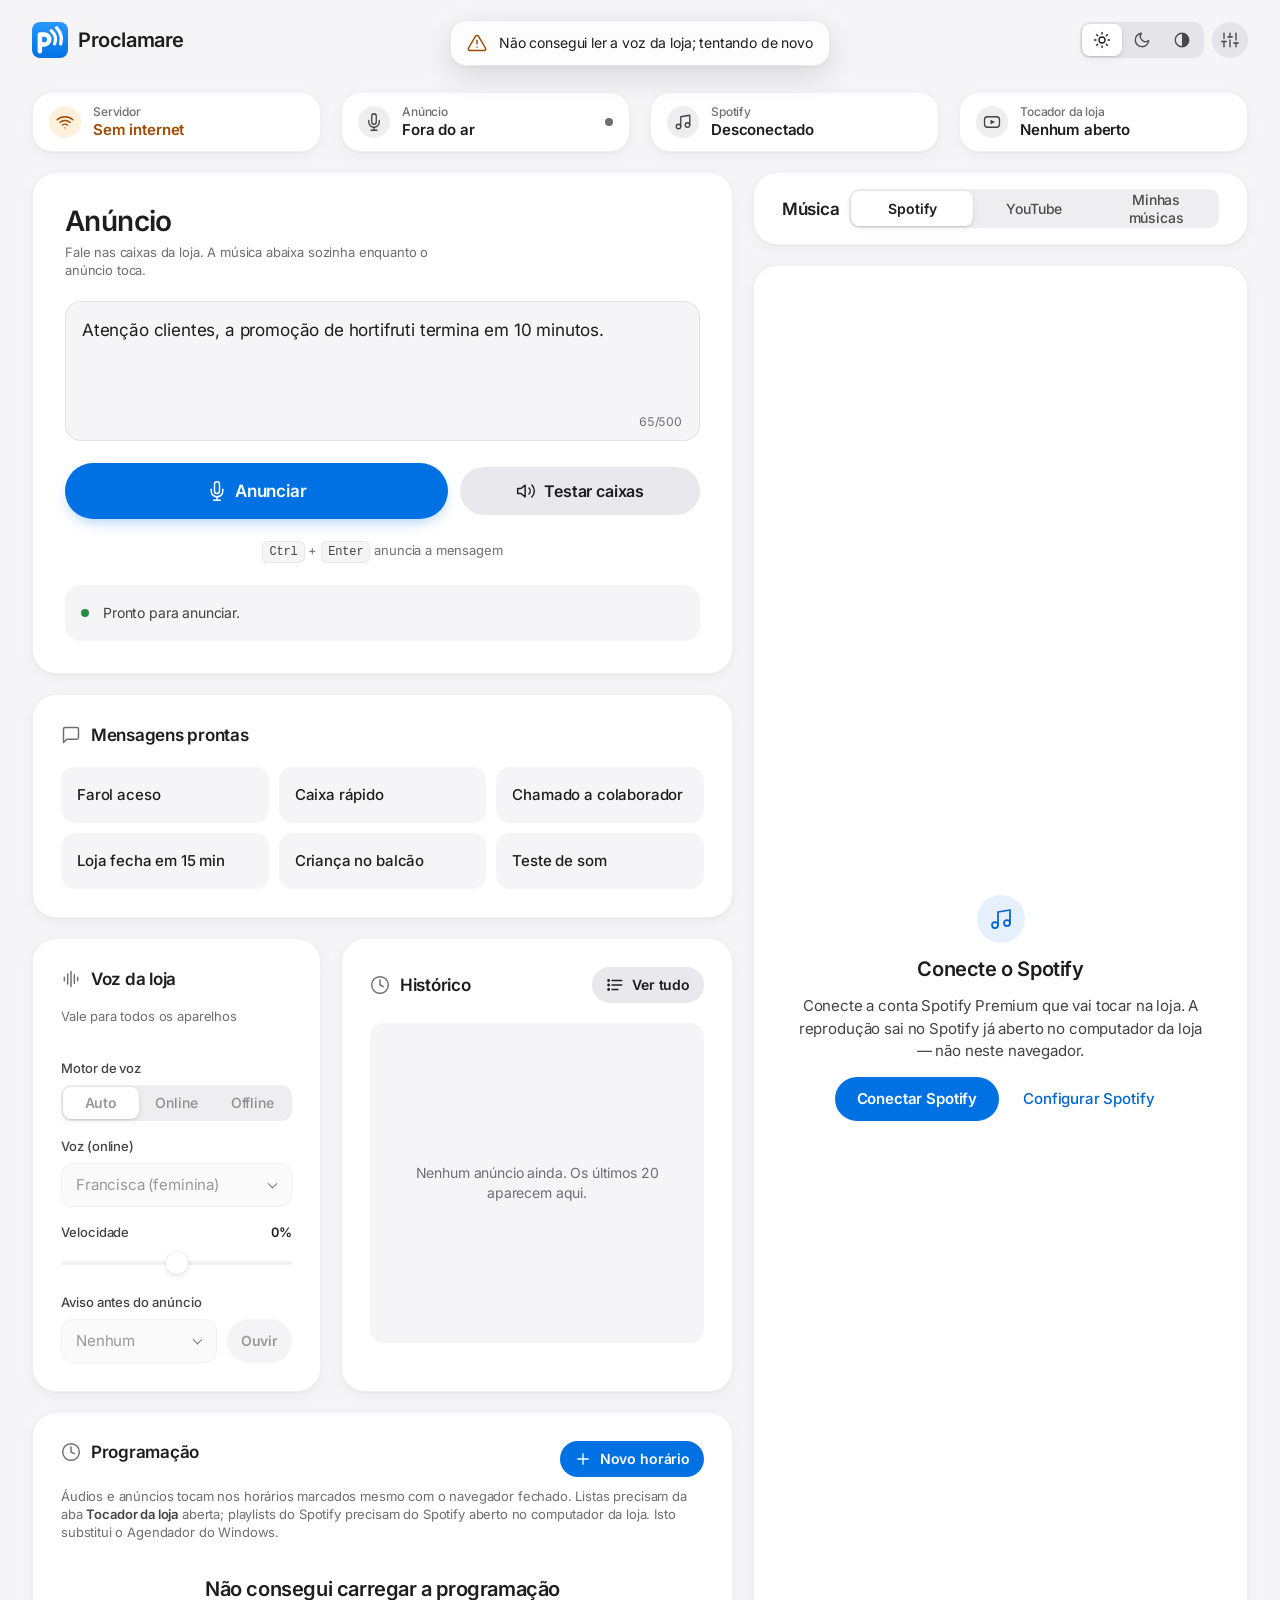
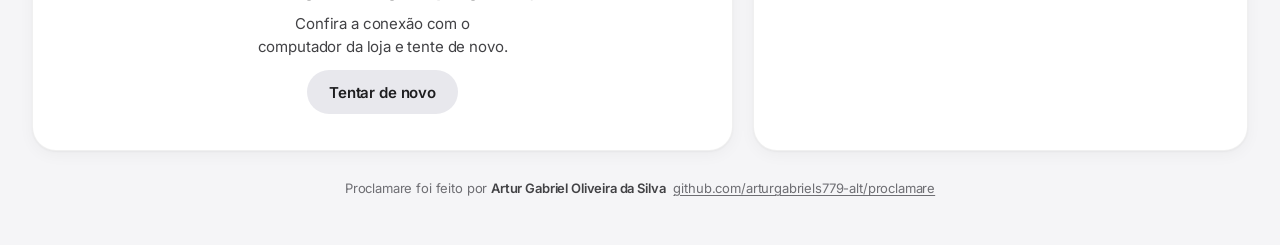
==== static/index.html @ dd6f0775 "Painel e Guia: aviso comeca em 30% e voz em 50% (v2.8.6 item 13) Co-Authored-By: Claude Opus 5.5 <no" ====
<!doctype html>
<html lang="pt-BR" data-theme="light" data-theme-pref="claro" data-gate="boot">
<head>
<meta charset="utf-8">
<meta name="viewport" content="width=device-width, initial-scale=1, viewport-fit=cover">
<meta name="color-scheme" content="light dark">
<meta name="theme-color" content="#f5f5f7">
<title>Proclamare</title>
<meta name="description" content="Proclamare: anúncios por voz e música de fundo para a sua loja.">
<meta name="application-name" content="Proclamare">
<meta name="apple-mobile-web-app-title" content="Proclamare">
<!-- Tema: síncrono e ANTES do CSS, para não piscar o tema errado (a CSP proíbe script inline) -->
<script src="/static/theme.js"></script>
<link rel="icon" type="image/svg+xml" href="/static/favicon.svg">
<link rel="apple-touch-icon" href="/static/apple-touch-icon.png">
<link rel="preload" href="/static/fonts/inter-latin-wght-normal.woff2" as="font" type="font/woff2" crossorigin>
<link rel="stylesheet" href="/static/styles.css">
</head>
<body>

<a class="skip-link" href="#main">Ir para o conteúdo</a>

<!-- Sprite de ícones (SVG inline, sem requisições externas) -->
<svg class="sprite" aria-hidden="true" focusable="false">
  <defs>
    <symbol id="i-volume" viewBox="0 0 24 24"><polygon points="11 5 6 9 2 9 2 15 6 15 11 19 11 5"/><path d="M19.07 4.93a10 10 0 0 1 0 14.14M15.54 8.46a5 5 0 0 1 0 7.07"/></symbol>
    <symbol id="i-mic" viewBox="0 0 24 24"><path d="M12 1a3 3 0 0 0-3 3v8a3 3 0 0 0 6 0V4a3 3 0 0 0-3-3z"/><path d="M19 10v2a7 7 0 0 1-14 0v-2"/><line x1="12" y1="19" x2="12" y2="23"/><line x1="8" y1="23" x2="16" y2="23"/></symbol>
    <symbol id="i-music" viewBox="0 0 24 24"><path d="M9 18V5l12-2v13"/><circle cx="6" cy="18" r="3"/><circle cx="18" cy="16" r="3"/></symbol>
    <symbol id="i-play" viewBox="0 0 24 24"><polygon points="7 4 20 12 7 20 7 4" fill="currentColor" stroke="none"/></symbol>
    <symbol id="i-pause" viewBox="0 0 24 24"><rect x="6" y="4" width="4.5" height="16" rx="1.2" fill="currentColor" stroke="none"/><rect x="13.5" y="4" width="4.5" height="16" rx="1.2" fill="currentColor" stroke="none"/></symbol>
    <symbol id="i-prev" viewBox="0 0 24 24"><polygon points="19 20 9 12 19 4 19 20" fill="currentColor" stroke="none"/><rect x="5" y="4" width="3" height="16" rx="1.2" fill="currentColor" stroke="none"/></symbol>
    <symbol id="i-next" viewBox="0 0 24 24"><polygon points="5 4 15 12 5 20 5 4" fill="currentColor" stroke="none"/><rect x="16" y="4" width="3" height="16" rx="1.2" fill="currentColor" stroke="none"/></symbol>
    <symbol id="i-refresh" viewBox="0 0 24 24"><polyline points="23 4 23 10 17 10"/><polyline points="1 20 1 14 7 14"/><path d="M3.51 9a9 9 0 0 1 14.85-3.36L23 10M1 14l4.64 4.36A9 9 0 0 0 20.49 15"/></symbol>
    <symbol id="i-search" viewBox="0 0 24 24"><circle cx="11" cy="11" r="7"/><line x1="21" y1="21" x2="16.65" y2="16.65"/></symbol>
    <symbol id="i-sliders" viewBox="0 0 24 24"><line x1="4" y1="21" x2="4" y2="14"/><line x1="4" y1="10" x2="4" y2="3"/><line x1="12" y1="21" x2="12" y2="12"/><line x1="12" y1="8" x2="12" y2="3"/><line x1="20" y1="21" x2="20" y2="16"/><line x1="20" y1="12" x2="20" y2="3"/><line x1="1" y1="14" x2="7" y2="14"/><line x1="9" y1="8" x2="15" y2="8"/><line x1="17" y1="16" x2="23" y2="16"/></symbol>
    <symbol id="i-check" viewBox="0 0 24 24"><polyline points="20 6 9 17 4 12"/></symbol>
    <symbol id="i-alert" viewBox="0 0 24 24"><path d="M10.29 3.86L1.82 18a2 2 0 0 0 1.71 3h16.94a2 2 0 0 0 1.71-3L13.71 3.86a2 2 0 0 0-3.42 0z"/><line x1="12" y1="9" x2="12" y2="13"/><line x1="12" y1="17" x2="12.01" y2="17"/></symbol>
    <symbol id="i-info" viewBox="0 0 24 24"><circle cx="12" cy="12" r="10"/><line x1="12" y1="16" x2="12" y2="12"/><line x1="12" y1="8" x2="12.01" y2="8"/></symbol>
    <symbol id="i-clock" viewBox="0 0 24 24"><circle cx="12" cy="12" r="10"/><polyline points="12 6 12 12 16 14"/></symbol>
    <symbol id="i-reuse" viewBox="0 0 24 24"><polyline points="1 4 1 10 7 10"/><path d="M3.51 15a9 9 0 1 0 2.13-9.36L1 10"/></symbol>
    <symbol id="i-copy" viewBox="0 0 24 24"><rect x="9" y="9" width="13" height="13" rx="2"/><path d="M5 15H4a2 2 0 0 1-2-2V4a2 2 0 0 1 2-2h9a2 2 0 0 1 2 2v1"/></symbol>
    <symbol id="i-video" viewBox="0 0 24 24"><rect x="2" y="5" width="20" height="14" rx="4"/><polygon points="10 9 16 12 10 15 10 9" fill="currentColor" stroke="none"/></symbol>
    <symbol id="i-wifi" viewBox="0 0 24 24"><path d="M5 12.55a11 11 0 0 1 14.08 0"/><path d="M1.42 9a16 16 0 0 1 21.16 0"/><path d="M8.53 16.11a6 6 0 0 1 6.95 0"/><line x1="12" y1="20" x2="12.01" y2="20"/></symbol>
    <symbol id="i-speaker" viewBox="0 0 24 24"><path d="M3 10v4a1 1 0 0 0 1 1h3l6 4.5v-15L7 9H4a1 1 0 0 0-1 1z" fill="currentColor" stroke="none"/><path d="M17 8.5a5 5 0 0 1 0 7M19.5 5.5a9 9 0 0 1 0 13"/></symbol>
    <symbol id="i-sun" viewBox="0 0 24 24"><circle cx="12" cy="12" r="4"/><path d="M12 2v2M12 20v2M4.93 4.93l1.41 1.41M17.66 17.66l1.41 1.41M2 12h2M20 12h2M6.34 17.66l-1.41 1.41M19.07 4.93l-1.41 1.41"/></symbol>
    <symbol id="i-moon" viewBox="0 0 24 24"><path d="M21 12.79A9 9 0 1 1 11.21 3 7 7 0 0 0 21 12.79z"/></symbol>
    <symbol id="i-auto" viewBox="0 0 24 24"><circle cx="12" cy="12" r="9"/><path d="M12 3a9 9 0 0 1 0 18z" fill="currentColor" stroke="none"/></symbol>
    <symbol id="i-chat" viewBox="0 0 24 24"><path d="M21 15a2 2 0 0 1-2 2H7l-4 4V5a2 2 0 0 1 2-2h14a2 2 0 0 1 2 2z"/></symbol>
    <symbol id="i-wave" viewBox="0 0 24 24"><path d="M4 10v4M8 6v12M12 3v18M16 7v10M20 10v4"/></symbol>
    <symbol id="i-lock" viewBox="0 0 24 24"><rect x="4" y="11" width="16" height="10" rx="3"/><path d="M8 11V8a4 4 0 0 1 8 0v3"/></symbol>
    <symbol id="i-plus" viewBox="0 0 24 24"><path d="M12 5v14M5 12h14"/></symbol>
    <symbol id="i-list" viewBox="0 0 24 24"><path d="M8 6h13M8 12h13M8 18h8"/><circle cx="3.5" cy="6" r="1" fill="currentColor"/><circle cx="3.5" cy="12" r="1" fill="currentColor"/><circle cx="3.5" cy="18" r="1" fill="currentColor"/></symbol>
    <symbol id="i-up" viewBox="0 0 24 24"><polyline points="6 15 12 9 18 15"/></symbol>
    <symbol id="i-down" viewBox="0 0 24 24"><polyline points="6 9 12 15 18 9"/></symbol>
    <symbol id="i-close" viewBox="0 0 24 24"><path d="M6 6l12 12M18 6L6 18"/></symbol>
    <symbol id="i-bluetooth" viewBox="0 0 24 24"><path d="M6.5 7.5l11 9-5.5 4.5v-18l5.5 4.5-11 9"/></symbol>
    <symbol id="i-monitor" viewBox="0 0 24 24"><rect x="3" y="4" width="18" height="12" rx="2.5"/><path d="M8 20h8M12 16v4"/></symbol>
    <symbol id="i-headphones" viewBox="0 0 24 24"><path d="M4 14v-2a8 8 0 0 1 16 0v2"/><rect x="3" y="14" width="4" height="6" rx="1.5"/><rect x="17" y="14" width="4" height="6" rx="1.5"/></symbol>
    <symbol id="i-plug" viewBox="0 0 24 24"><path d="M9 2v5M15 2v5M6 7h12v4a6 6 0 0 1-12 0V7zM12 17v5"/></symbol>
    <symbol id="i-folder" viewBox="0 0 24 24"><path d="M3 7a2 2 0 0 1 2-2h4l2 2.5h8a2 2 0 0 1 2 2V17a2 2 0 0 1-2 2H5a2 2 0 0 1-2-2V7z"/></symbol>
    <symbol id="i-upload" viewBox="0 0 24 24"><path d="M12 16V4M7 9l5-5 5 5M4 15v3a2 2 0 0 0 2 2h12a2 2 0 0 0 2-2v-3"/></symbol>
    <symbol id="i-trash" viewBox="0 0 24 24"><path d="M4 7h16M10 11v6M14 11v6M6 7l1 12a2 2 0 0 0 2 2h6a2 2 0 0 0 2-2l1-12M9 7V4h6v3"/></symbol>
    <symbol id="i-shuffle" viewBox="0 0 24 24"><path d="M16 3h5v5M4 20 21 3M21 16v5h-5M15 15l6 6M4 4l5 5"/></symbol>
    <symbol id="i-power" viewBox="0 0 24 24"><path d="M12 2.5v9"/><path d="M6.6 6.1a8 8 0 1 0 10.8 0"/></symbol>
    <symbol id="i-edit" viewBox="0 0 24 24"><path d="M4 20h4L19.5 8.5a2.1 2.1 0 0 0-3-3L5 17l-1 3z"/><path d="M14.5 7.5l3 3"/></symbol>
    <symbol id="i-bell" viewBox="0 0 24 24"><path d="M6 8a6 6 0 0 1 12 0c0 7 3 9 3 9H3s3-2 3-9"/><path d="M10.3 21a1.94 1.94 0 0 0 3.4 0"/></symbol>
    <symbol id="i-megaphone" viewBox="0 0 24 24"><path d="M3 11v2a1 1 0 0 0 1 1h2l8 4V6L6 10H4a1 1 0 0 0-1 1z"/><path d="M18 9a4 4 0 0 1 0 6"/><path d="M7 14l1 5h2.5l-1-4.5"/></symbol>
    <symbol id="i-list-plus" viewBox="0 0 24 24"><path d="M3 6h12M3 12h8M3 18h8"/><path d="M17 14.5v7M13.5 18h7"/></symbol>
    <symbol id="i-stop" viewBox="0 0 24 24"><rect x="6" y="6" width="12" height="12" rx="2.5" fill="currentColor" stroke="none"/></symbol>
    <symbol id="i-calendar" viewBox="0 0 24 24"><rect x="3" y="4" width="18" height="17" rx="3"/><path d="M3 10h18M8 2v4M16 2v4"/></symbol>
    <symbol id="i-key" viewBox="0 0 24 24"><circle cx="8" cy="15" r="4"/><path d="M10.85 12.15 19 4M15.5 7.5l2.5 2.5M17.5 5.5 20 8"/></symbol>
    <symbol id="i-logout" viewBox="0 0 24 24"><path d="M9 21H5a2 2 0 0 1-2-2V5a2 2 0 0 1 2-2h4"/><polyline points="16 17 21 12 16 7"/><line x1="21" y1="12" x2="9" y2="12"/></symbol>
    <symbol id="i-devices" viewBox="0 0 24 24"><rect x="2" y="4" width="14" height="10" rx="2"/><path d="M6 18h6M9 14v4"/><rect x="17" y="8" width="5" height="12" rx="1.5"/></symbol>
    <symbol id="i-user" viewBox="0 0 24 24"><circle cx="12" cy="8" r="4"/><path d="M4 21a8 8 0 0 1 16 0"/></symbol>
  </defs>
</svg>

<noscript><p class="noscript">Este painel precisa do JavaScript ativado para funcionar.</p></noscript>

<!-- ===================== PORTA DE ENTRADA (PIN / usuário e senha) =====================
     Modo PIN: aparece só em aparelhos remotos sem sessão. Modo contas (v2.8): aparece também no PC das caixas.
     O painel fica oculto (CSS: html[data-gate]); com a aba "Tocador da loja" tocando no PC das caixas a porta
     abre POR CIMA do painel (html[data-gate-sobre]), para o player do YouTube e o <audio> não pararem. -->
<div class="gate" id="gate" hidden>
  <div class="tile gate__tile">
    <div class="gate__brand">
      <img src="/static/favicon.svg" class="gate__logo" alt="" width="64" height="64">
      <h1 class="gate__name">Proclamare</h1>
    </div>

    <!-- v2.8: o Tocador da loja toca por trás desta tela e o navegador pediu um clique para a música voltar -->
    <p class="seg__note gate__autoplay" id="gate-autoplay" role="status" hidden>A música da loja está esperando um clique. Entre ou clique nesta tela para ela voltar.</p>

    <!-- Digite o PIN -->
    <section class="gate__view" id="gate-pin" aria-labelledby="gate-pin-lead" hidden>
      <p class="gate__lead" id="gate-pin-lead">Digite o PIN para controlar as caixas da loja</p>
      <p class="seg__note gate__tunnel" id="gate-tunnel" role="note" hidden>Este computador está pedindo PIN porque o Proclamare detectou um encaminhamento de rede (túnel) apontando para ele. Entre com o PIN normalmente. Para voltar a usar sem PIN, feche o encaminhamento ou inicie o Proclamare com PROCLAMARE_CONFIAR_LOOPBACK=1.</p>
      <form class="gate__form" id="gate-pin-form" novalidate>
        <label class="sr-only" for="gate-pin-input">PIN de acesso (6 a 8 números)</label>
        <div class="input gate__input" id="gate-pin-box">
          <input type="password" id="gate-pin-input" inputmode="numeric" pattern="[0-9]*" maxlength="8" autocomplete="off" autocapitalize="off" spellcheck="false" enterkeyhint="go" placeholder="······" aria-describedby="gate-pin-msg">
        </div>
        <div class="gate__feedback">
          <p class="gate__msg" id="gate-pin-msg" role="status" aria-live="polite"></p>
          <p class="gate__count" id="gate-pin-count" aria-hidden="true" hidden></p>
        </div>
        <button type="submit" class="btn btn--primary btn--hero gate__submit" id="btn-gate-login">
          <span class="spinner" aria-hidden="true"></span>
          <span>Entrar</span>
        </button>
      </form>
    </section>

    <!-- Entrar com usuário e senha (v2.8, modo contas): o PC das caixas também entra por aqui.
         Simples de propósito: o fiscal precisa anunciar em segundos (foco no Usuário, Enter entra). -->
    <section class="gate__view" id="gate-login" aria-labelledby="gate-login-lead" hidden>
      <p class="gate__lead" id="gate-login-lead">Entre com o seu usuário e senha</p>
      <form class="gate__form gate__form--conta" id="gate-login-form" novalidate>
        <div class="field">
          <label class="label" for="gate-user">Usuário</label>
          <div class="input gate__field" id="gate-user-box"><input type="text" id="gate-user" name="username" autocomplete="username" autocapitalize="none" autocorrect="off" spellcheck="false" maxlength="60" enterkeyhint="next" aria-describedby="gate-login-msg"></div>
        </div>
        <div class="field">
          <label class="label" for="gate-pass">Senha</label>
          <div class="input gate__field" id="gate-pass-box"><input type="password" id="gate-pass" name="password" autocomplete="current-password" maxlength="128" enterkeyhint="go" aria-describedby="gate-login-msg"></div>
        </div>
        <div class="gate__feedback">
          <p class="gate__msg" id="gate-login-msg" role="status" aria-live="polite"></p>
          <p class="gate__count" id="gate-login-count" aria-hidden="true" hidden></p>
        </div>
        <button type="submit" class="btn btn--primary btn--hero gate__submit" id="btn-gate-entrar">
          <span class="spinner" aria-hidden="true"></span>
          <span>Entrar</span>
        </button>
      </form>
      <!-- v2.8 (P5): só no PC das caixas (o JS tira os autocompletes que acionam o gerenciador de senhas) -->
      <p class="hint gate__help" id="gate-pc-hint" hidden>Computador compartilhado: se o navegador oferecer para salvar a senha, escolha “Nunca”.</p>
      <p class="hint gate__help">Esqueceu a senha? Peça a um gerente ou administrador para definir uma nova.</p>
    </section>

    <!-- v2.8 (P7): o servidor está em modo contas, mas o contas.json sumiu ou estragou (503 "contas_indisponivel").
         Ninguém entra (falha fechada); a aba Tocador do PC das caixas e os horários continuam. Sem novas tentativas
         sozinhas: só o botão (ou voltar para a aba) confere de novo. -->
    <section class="gate__view gate__view--off" id="gate-contas" aria-labelledby="gate-contas-title" hidden>
      <span class="callout__icon callout__icon--danger" aria-hidden="true"><svg class="icon"><use href="#i-alert"/></svg></span>
      <h2 class="callout__title" id="gate-contas-title" tabindex="-1">Ninguém consegue entrar agora</h2>
      <p class="callout__text" id="gate-contas-text">As contas do Proclamare sumiram (o arquivo contas.json está faltando ou estragado). Restaure a cópia do contas.json na pasta do programa ou use a recuperação no PC das caixas (python server.py --esquecer-contas).</p>
      <p class="seg__note seg__note--soft gate__nota" id="gate-contas-musica">Os horários agendados continuam tocando.</p>
      <button type="button" class="btn btn--ghost" id="btn-gate-contas-retry">Conferir de novo</button>
    </section>

    <!-- Proclamare desligado pelo botão ⏻ (v2.5): tela calma, sem tentar reconectar -->
    <section class="gate__view gate__view--off gate__view--down" id="gate-down" aria-labelledby="gate-down-title" hidden>
      <span class="callout__icon" aria-hidden="true"><svg class="icon"><use href="#i-power"/></svg></span>
      <h2 class="callout__title" id="gate-down-title" tabindex="-1">Proclamare desligado</h2>
      <p class="callout__text" role="status">Para ligar de novo, dê duplo clique no ícone Proclamare na Área de Trabalho.</p>
      <p class="hint">Você já pode fechar esta aba.</p>
    </section>

    <!-- Acesso desativado / servidor inacessível -->
    <section class="gate__view gate__view--off" id="gate-off" aria-labelledby="gate-off-title" hidden>
      <span class="callout__icon" aria-hidden="true"><svg class="icon"><use href="#i-lock"/></svg></span>
      <h2 class="callout__title" id="gate-off-title">Acesso pela rede desativado</h2>
      <p class="callout__text" id="gate-off-text">Para controlar as caixas por este aparelho, defina um PIN no computador da loja, em Configurações → Acesso pela rede.</p>
      <button type="button" class="btn btn--ghost" id="btn-gate-retry">Tentar de novo</button>
    </section>
  </div>
</div>

<div class="app">

  <!-- =============================== TOPO =============================== -->
  <header class="topbar">
    <div class="brand">
      <span class="brand__mark"><img src="/static/favicon.svg" class="brand__logo" alt="" width="36" height="36"></span>
      <h1 class="brand__name">Proclamare</h1>
    </div>

    <div class="topbar__actions">
      <!-- Tema: Claro / Escuro / Automático (segue o sistema) -->
      <div class="seg seg--icons" id="theme-switch" role="radiogroup" aria-label="Tema">
        <button type="button" class="seg__opt" data-value="claro" role="radio" aria-checked="true" aria-label="Claro" title="Claro">
          <svg class="icon" aria-hidden="true"><use href="#i-sun"/></svg>
        </button>
        <button type="button" class="seg__opt" data-value="escuro" role="radio" aria-checked="false" aria-label="Escuro" title="Escuro">
          <svg class="icon" aria-hidden="true"><use href="#i-moon"/></svg>
        </button>
        <button type="button" class="seg__opt" data-value="auto" role="radio" aria-checked="false" aria-label="Automático (segue o sistema)" title="Automático — segue o sistema">
          <svg class="icon" aria-hidden="true"><use href="#i-auto"/></svg>
        </button>
      </div>
      <!-- data-perm com várias capacidades = basta uma (v2.8: itens do ADM + a seção Contas, do gerente e do ADM) -->
      <button type="button" class="btn btn--icon" id="btn-settings" aria-label="Configurações" title="Configurações" data-perm="spotify_config som seguranca contas">
        <svg class="icon" aria-hidden="true"><use href="#i-sliders"/></svg>
        <span class="btn__dot" id="settings-dot" aria-hidden="true" hidden></span>
      </button>
      <!-- Desligar (v2.5): só aparece no PC do Proclamare (/api/auth/status -> pode_desligar) -->
      <button type="button" class="btn btn--icon btn--power" id="btn-power" aria-label="Desligar o Proclamare" title="Desligar o Proclamare" aria-haspopup="dialog" data-perm="desligar" hidden>
        <svg class="icon" aria-hidden="true"><use href="#i-power"/></svg>
      </button>
    </div>
  </header>

  <!-- Conta logada (v2.8, modo contas): nome, função, "Trocar minha senha", "Sair de todos os aparelhos" e "Sair".
       #conta-acts recebe depois os atalhos de Histórico e Contas (B8). Texto só por textContent. -->
  <section class="conta-bar" id="conta-bar" aria-label="Sua conta" hidden>
    <span class="conta-bar__avatar" id="conta-avatar" aria-hidden="true"></span>
    <span class="conta-bar__who">
      <span class="conta-bar__nome" id="conta-nome"></span>
      <span class="conta-bar__funcao" id="conta-funcao"></span>
    </span>
    <div class="conta-bar__acts" id="conta-acts">
      <button type="button" class="btn btn--ghost btn--sm conta-bar__btn" id="btn-conta-senha" aria-haspopup="dialog" aria-label="Trocar minha senha" title="Trocar minha senha">
        <svg class="icon" aria-hidden="true"><use href="#i-key"/></svg>
        <span class="conta-bar__label">Trocar minha senha</span>
      </button>
      <!-- v2.8 (P4): encerra a conta em todos os aparelhos, inclusive neste (com confirmação) -->
      <button type="button" class="btn btn--ghost btn--sm conta-bar__btn" id="btn-conta-todos" aria-haspopup="dialog" aria-label="Sair de todos os aparelhos" title="Sair de todos os aparelhos">
        <svg class="icon" aria-hidden="true"><use href="#i-devices"/></svg>
        <span class="conta-bar__label conta-bar__label--largo">Sair de todos</span>
      </button>
      <button type="button" class="btn btn--ghost btn--sm conta-bar__btn" id="btn-conta-sair">
        <span class="spinner" aria-hidden="true"></span>
        <svg class="icon" aria-hidden="true"><use href="#i-logout"/></svg>
        <span>Sair</span>
      </button>
    </div>
  </section>

  <!-- Convite (v2.8, modo PIN, só no PC das caixas): criar a primeira conta de administrador. Não bloqueia nada. -->
  <section class="notice notice--info conta-convite" id="adm-convite" aria-labelledby="adm-convite-title" hidden>
    <span class="notice__icon" aria-hidden="true"><svg class="icon"><use href="#i-user"/></svg></span>
    <div class="notice__body">
      <p class="notice__title" id="adm-convite-title">Novo: uma conta para cada pessoa</p>
      <p class="notice__text">Crie a conta de administrador para cada funcionário entrar com o próprio usuário e o Proclamare saber quem fez cada anúncio.</p>
    </div>
    <div class="conta-convite__acts">
      <button type="button" class="btn btn--primary btn--sm" id="btn-adm-convite" aria-haspopup="dialog">Criar conta de administrador</button>
      <button type="button" class="btn btn--text btn--sm" id="btn-adm-convite-depois">Agora não</button>
    </div>
  </section>

  <!-- ============================== STATUS ============================== -->
  <section class="status-row" aria-label="Status do sistema">
    <div class="st" id="lamp-internet">
      <span class="st__icon" aria-hidden="true"><svg class="icon"><use href="#i-wifi"/></svg></span>
      <span class="st__text">
        <span class="st__label">Servidor</span>
        <span class="st__value" id="lamp-internet-label">Verificando…</span>
      </span>
      <span class="lamp" id="lamp-internet-bulb"></span>
    </div>

    <!-- "No ar": acende enquanto um anúncio toca (o texto troca por CSS via html[data-announcing]) -->
    <div class="st st--onair" id="onair" aria-hidden="true">
      <span class="st__icon"><svg class="icon"><use href="#i-mic"/></svg></span>
      <span class="st__text">
        <span class="st__label">Anúncio</span>
        <span class="st__value"><span class="st__idle">Fora do ar</span><span class="st__live">No ar</span></span>
      </span>
      <span class="lamp lamp--air"></span>
    </div>

    <div class="st" id="lamp-spotify" data-perm="musica">
      <span class="st__icon" aria-hidden="true"><svg class="icon"><use href="#i-music"/></svg></span>
      <span class="st__text">
        <span class="st__label">Spotify</span>
        <span class="st__value" id="lamp-spotify-label">Verificando…</span>
      </span>
      <span class="lamp" id="lamp-spotify-bulb"></span>
    </div>

    <div class="st" id="lamp-youtube" data-perm="musica">
      <span class="st__icon" aria-hidden="true"><svg class="icon"><use href="#i-video"/></svg></span>
      <span class="st__text">
        <span class="st__label">Tocador da loja</span>
        <span class="st__value" id="lamp-youtube-label">Verificando…</span>
      </span>
      <span class="lamp" id="lamp-youtube-bulb"></span>
    </div>

    <!-- Som da loja: botão que abre "Minhas saídas de som" (escondido se o servidor não tem som) -->
    <button type="button" class="st st--som" id="som-tile" data-perm="som" hidden title="Abrir as saídas de som">
      <span class="st__icon" aria-hidden="true"><svg class="icon"><use href="#i-speaker"/></svg></span>
      <span class="st__text">
        <span class="st__label">Som da loja</span>
        <span class="st__value" id="som-tile-label">Verificando…</span>
      </span>
    </button>
  </section>

  <!-- Avisos persistentes do som (padrão do Windows mudou, troca remota da saída…) -->
  <section class="som-notices" id="som-notices" aria-label="Avisos do som da loja" role="status" data-perm="som" hidden></section>

  <!-- ============================== CONTEÚDO ============================ -->
  <main class="stage" id="main">

    <!-- ===================== COLUNA: ANÚNCIO ===================== -->
    <section class="panel bento-col bento-col--announce" id="panel-announce" aria-labelledby="title-announce" data-active="true">

      <!-- Tile herói -->
      <div class="tile tile--hero tile--announce">
        <div class="tile__head">
          <div class="tile__heading">
            <h2 class="tile__title tile__title--hero" id="title-announce">Anúncio</h2>
            <p class="tile__caption">Fale nas caixas da loja. A música abaixa sozinha enquanto o anúncio toca.</p>
          </div>
        </div>

        <div class="composer">
          <label class="sr-only" for="message-text">Mensagem do anúncio</label>
          <textarea id="message-text" rows="4" maxlength="500" aria-describedby="char-count" placeholder="Digite o que será anunciado nas caixas…">Atenção clientes, a promoção de hortifruti termina em 10 minutos.</textarea>
          <span class="composer__count" id="char-count">0/500</span>
        </div>

        <div class="actions">
          <button type="button" class="btn btn--primary btn--hero" id="btn-announce">
            <svg class="icon btn__icon" aria-hidden="true"><use href="#i-mic"/></svg>
            <span class="spinner" aria-hidden="true"></span>
            <span id="btn-announce-label">Anunciar</span>
          </button>
          <button type="button" class="btn btn--ghost btn--hero" id="btn-test" data-perm="voz">
            <svg class="icon btn__icon" aria-hidden="true"><use href="#i-volume"/></svg>
            <span class="spinner" aria-hidden="true"></span>
            <span>Testar caixas</span>
          </button>
        </div>
        <p class="hint hint--kbd"><kbd>Ctrl</kbd> + <kbd>Enter</kbd> anuncia a mensagem</p>

        <div class="onstage">
          <div class="viz" id="viz" aria-hidden="true"></div>
          <p class="status" id="announce-status" role="status">Pronto para anunciar.</p>
        </div>
      </div>

      <!-- Mensagens prontas -->
      <div class="tile tile--quick">
        <div class="tile__head">
          <svg class="icon tile__icon" aria-hidden="true"><use href="#i-chat"/></svg>
          <h2 class="tile__title" id="title-quick">Mensagens prontas</h2>
          <button type="button" class="btn btn--ghost btn--sm tile__action" id="btn-msgs-edit" aria-haspopup="dialog" data-perm="mensagens_editar" hidden>
            <svg class="icon" aria-hidden="true"><use href="#i-edit"/></svg>
            <span>Editar</span>
          </button>
        </div>
        <div class="chips" id="quick-messages" role="group" aria-labelledby="title-quick">
          <button type="button" class="chip" data-msg="Atenção, o proprietário de um veículo deixou os faróis acesos no estacionamento. Por favor, verifique o seu carro."><span class="chip__text">Farol aceso</span></button>
          <button type="button" class="chip" data-msg="Atenção clientes, o caixa rápido está disponível para compras de até dez itens."><span class="chip__text">Caixa rápido</span></button>
          <button type="button" class="chip" data-msg="Solicitamos a presença de um colaborador no setor de frios, por favor."><span class="chip__text">Chamado a colaborador</span></button>
          <button type="button" class="chip" data-msg="Prezados clientes, informamos que a loja encerra suas atividades em quinze minutos."><span class="chip__text">Loja fecha em 15 min</span></button>
          <button type="button" class="chip" data-msg="Atenção, temos uma criança aguardando no balcão de atendimento. Por favor, dirija-se até lá."><span class="chip__text">Criança no balcão</span></button>
          <button type="button" class="chip" data-msg="Teste, um, dois, três. Este é um teste do sistema de som da loja."><span class="chip__text">Teste de som</span></button>
        </div>
        <p class="hint" id="quick-empty" hidden>Nenhuma mensagem pronta. Toque em “Editar” para criar as suas.</p>
      </div>

      <!-- Voz -->
      <div class="tile tile--voice" data-perm="voz">
        <div class="tile__head">
          <svg class="icon tile__icon" aria-hidden="true"><use href="#i-wave"/></svg>
          <h2 class="tile__title" id="title-voice">Voz da loja</h2>
        </div>
        <p class="hint voice-note">Vale para todos os aparelhos</p>
        <div class="voice-fields">
          <div class="field">
            <span class="label" id="label-engine">Motor de voz</span>
            <div class="seg" id="engine-switch" role="radiogroup" aria-labelledby="label-engine">
              <button type="button" class="seg__opt" data-value="auto" role="radio" aria-checked="true">Auto</button>
              <button type="button" class="seg__opt" data-value="online" role="radio" aria-checked="false">Online</button>
              <button type="button" class="seg__opt" data-value="offline" role="radio" aria-checked="false">Offline</button>
            </div>
          </div>
          <div class="field">
            <label class="label" for="voice-select">Voz (online)</label>
            <div class="select">
              <select id="voice-select">
                <option value="francisca">Francisca (feminina)</option>
                <option value="antonio">Antônio (masculina)</option>
              </select>
            </div>
          </div>
          <div class="field">
            <label class="label label--split" for="speed-range">Velocidade <output class="label__value" id="speed-value" for="speed-range">0%</output></label>
            <input type="range" id="speed-range" class="range range--bipolar" min="-50" max="50" step="5" value="0">
          </div>
          <div class="field">
            <label class="label" for="aviso-select">Aviso antes do anúncio</label>
            <div class="field__row">
              <div class="select">
                <select id="aviso-select">
                  <option value="nenhum">Nenhum</option>
                </select>
              </div>
              <button type="button" class="btn btn--ghost btn--sm" id="btn-aviso-ouvir" disabled>Ouvir</button>
            </div>
          </div>
          <div class="field" id="voz-volume-field" data-perm="voz_volume">
            <label class="label label--split" for="voz-volume-range">Volume da voz <output class="label__value" id="voz-volume-value" for="voz-volume-range">50%</output></label>
            <input type="range" id="voz-volume-range" class="range" min="10" max="100" step="10" value="50" aria-describedby="voz-volume-hint voz-volume-aviso" disabled>
            <p class="hint" id="voz-volume-hint">Só a voz dos anúncios. Recomendado: até 50%. Use Testar caixas para conferir.</p>
            <p class="vol-aviso" id="voz-volume-aviso" aria-live="polite" hidden></p>
          </div>
          <div class="field" id="aviso-volume-field" data-perm="aviso_volume">
            <label class="label label--split" for="aviso-volume-range">Volume do aviso <output class="label__value" id="aviso-volume-value" for="aviso-volume-range">30%</output></label>
            <input type="range" id="aviso-volume-range" class="range" min="10" max="100" step="10" value="30" aria-describedby="aviso-volume-hint aviso-volume-aviso" disabled>
            <p class="hint" id="aviso-volume-hint">Só a sineta antes e depois do anúncio. A voz não muda. Recomendado: até 50%.</p>
            <p class="vol-aviso" id="aviso-volume-aviso" aria-live="polite" hidden></p>
          </div>
        </div>
      </div>

      <!-- Histórico -->
      <div class="tile tile--history">
        <div class="tile__head">
          <svg class="icon tile__icon" aria-hidden="true"><use href="#i-clock"/></svg>
          <h2 class="tile__title" id="label-history">Histórico</h2>
          <div class="tile__action history__tools">
            <button type="button" class="btn btn--text btn--sm" id="btn-history-clear" hidden>Limpar</button>
            <!-- v2.8 (B8): o histórico de anúncios do servidor (todos os perfis; o funcionário vê só os dele) -->
            <button type="button" class="btn btn--ghost btn--sm" id="btn-hist-abrir" aria-haspopup="dialog" aria-label="Ver tudo: histórico de anúncios" title="Histórico de anúncios">
              <svg class="icon" aria-hidden="true"><use href="#i-list"/></svg>
              <span>Ver tudo</span>
            </button>
          </div>
        </div>
        <ol class="history__list" id="history-list" aria-labelledby="label-history"></ol>
      </div>

    </section>

    <!-- ===================== COLUNA: PROGRAMAÇÃO (v2.6) =====================
         Tocar no horário marcado. No celular é a 3ª aba ("Horários"); no computador fica
         abaixo do Anúncio. As linhas são montadas pelo app.js (createElement/textContent). -->
    <section class="panel bento-col bento-col--prog" id="panel-prog" aria-labelledby="title-prog" data-active="false" data-perm="programacao">
      <div class="tile tile--prog" id="tile-prog">
        <div class="tile__head tile__head--wrap">
          <div class="tile__heading">
            <div class="lib__titlerow">
              <svg class="icon tile__icon" aria-hidden="true"><use href="#i-clock"/></svg>
              <h2 class="tile__title" id="title-prog">Programação</h2>
              <span class="ytq__count" id="prog-count" hidden></span>
            </div>
            <p class="tile__caption prog__clock" id="prog-clock-line" hidden>Horário do PC da loja: <time id="prog-clock">--:--</time></p>
          </div>
          <button type="button" class="btn btn--primary btn--sm tile__action" id="btn-prog-new" aria-haspopup="dialog">
            <svg class="icon" aria-hidden="true"><use href="#i-plus"/></svg>
            <span>Novo horário</span>
          </button>
        </div>
        <p class="hint prog__help">Áudios e anúncios tocam nos horários marcados mesmo com o navegador fechado. Listas precisam da aba <b>Tocador da loja</b> aberta; playlists do Spotify precisam do Spotify aberto no computador da loja. Isto substitui o Agendador do Windows.</p>

        <!-- Avisos: "Tocando agora [Parar]", lista que não tocou, Tocador fechado… (montados pelo app.js) -->
        <div class="prog__alerts" id="prog-alerts" role="status" aria-live="polite"></div>

        <div class="prog__next" id="prog-next" hidden>
          <h3 class="ytq__heading">Próximos horários</h3>
          <ul class="prog__next-list" id="prog-next-list" aria-label="Próximos horários"></ul>
        </div>

        <p class="lib__status" id="prog-status" role="status">
          <span class="spinner" aria-hidden="true"></span>
          <span id="prog-status-text">Carregando a programação…</span>
        </p>
        <ul class="prog__list" id="prog-list" aria-label="Horários programados"></ul>

        <div class="lib__empty" id="prog-empty" hidden>
          <span class="callout__icon" aria-hidden="true"><svg class="icon"><use href="#i-clock"/></svg></span>
          <h3 class="callout__title">Nenhum horário marcado</h3>
          <p class="callout__text">Marque a hora para tocar uma música, uma lista ou um anúncio sozinho. Por exemplo: a Ave Maria todo dia às 18h.</p>
          <div class="actions actions--center">
            <button type="button" class="btn btn--ghost" id="btn-prog-empty-new">Marcar o primeiro horário</button>
          </div>
        </div>
        <div class="lib__empty" id="prog-failed" hidden>
          <h3 class="callout__title">Não consegui carregar a programação</h3>
          <p class="callout__text">Confira a conexão com o computador da loja e tente de novo.</p>
          <div class="actions actions--center">
            <button type="button" class="btn btn--ghost" id="btn-prog-retry">Tentar de novo</button>
          </div>
        </div>

        <details class="prog__hist" id="prog-hist" hidden>
          <summary class="prog__hist-sum"><span>Últimas execuções</span> <span class="ytq__count" id="prog-hist-count"></span></summary>
          <ol class="prog__hist-list" id="prog-hist-list" aria-label="Últimas execuções da programação"></ol>
        </details>
      </div>
    </section>

    <!-- ======================= COLUNA: MÚSICA ======================== -->
    <!-- data-perm-manter: sem "musica" o painel sai de vista mas CONTINUA renderizado (o player do YouTube da aba
         Tocador da loja não pode ir para display:none no PC das caixas). -->
    <section class="panel bento-col bento-col--music" id="panel-music" aria-labelledby="title-music" data-active="false" data-perm="musica" data-perm-manter>

      <div class="tile tile--music-head">
        <div class="tile__head tile__head--wrap">
          <div class="tile__heading">
            <h2 class="tile__title" id="title-music">Música</h2>
            <p class="tile__caption">Toca pelas caixas deste computador e abaixa sozinha durante um anúncio.</p>
          </div>
          <div class="seg seg--source" id="source-switch" role="radiogroup" aria-label="Fonte de música">
            <button type="button" class="seg__opt" data-value="spotify" role="radio" aria-checked="true">Spotify</button>
            <button type="button" class="seg__opt" data-value="youtube" role="radio" aria-checked="false">YouTube</button>
            <button type="button" class="seg__opt" data-value="musicas" role="radio" aria-checked="false">Minhas músicas</button>
          </div>
        </div>
      </div>

      <div class="source-stage" id="source-stage">

        <!-- ------------------------- SPOTIFY ------------------------- -->
        <div class="pane" id="pane-spotify">

          <!-- Esqueleto enquanto o estado é consultado -->
          <div class="pane__stack" id="spotify-loading" aria-hidden="true">
            <div class="tile tile--skeleton tile--skeleton-np">
              <div class="skeleton skeleton--cover"></div>
              <div class="skeleton-lines">
                <div class="skeleton skeleton--line"></div>
                <div class="skeleton skeleton--line skeleton--short"></div>
              </div>
            </div>
            <div class="tile tile--skeleton">
              <div class="skeleton skeleton--line"></div>
              <div class="skeleton skeleton--row"></div>
              <div class="skeleton skeleton--row"></div>
            </div>
          </div>

          <div class="tile tile--callout" id="spotify-disconnected" hidden>
            <span class="callout__icon" aria-hidden="true"><svg class="icon"><use href="#i-music"/></svg></span>
            <h2 class="callout__title" id="spotify-callout-title">Conecte o Spotify</h2>
            <p class="callout__text" id="spotify-callout-text">Conecte a conta Spotify Premium que vai tocar na loja. A reprodução sai no Spotify já aberto no computador da loja — não neste navegador.</p>
            <!-- Motivo da última tentativa que não deu certo (volta do login, credenciais...) -->
            <div class="notice notice--callout" id="spotify-alert" role="alert" hidden>
              <span class="notice__icon" aria-hidden="true"><svg class="icon"><use href="#i-alert"/></svg></span>
              <div class="notice__body">
                <p class="notice__title" id="spotify-alert-title"></p>
                <p class="notice__text" id="spotify-alert-text"></p>
                <code class="notice__code" id="spotify-alert-code" hidden></code>
              </div>
            </div>
            <div class="actions actions--start">
              <button type="button" class="btn btn--primary" id="btn-spotify-connect" data-perm="spotify_config">Conectar Spotify</button>
              <button type="button" class="btn btn--text" id="btn-spotify-configure" data-open-settings data-perm="spotify_config">Configurar Spotify</button>
            </div>
            <!-- data-perm-sem: aparece só para quem NÃO tem a capacidade (v2.8: conectar o Spotify é do ADM) -->
            <p class="hint" data-perm-sem="spotify_config">Quem conecta o Spotify é um administrador, no computador da loja.</p>
          </div>

          <div class="pane__stack" id="spotify-connected" hidden>

            <!-- Aviso de estado: conta sem acesso, app fechado, limite, sem internet, volume pendente... -->
            <div class="notice" id="spotify-notice" role="status" hidden>
              <span class="notice__icon" aria-hidden="true"><svg class="icon"><use href="#i-alert"/></svg></span>
              <div class="notice__body">
                <p class="notice__title" id="spotify-notice-title"></p>
                <p class="notice__text" id="spotify-notice-text"></p>
              </div>
              <button type="button" class="btn btn--ghost notice__action" id="btn-spotify-notice-action" hidden></button>
            </div>

            <!-- Tocando agora -->
            <div class="tile tile--np">
              <div class="tile__head">
                <svg class="icon tile__icon" aria-hidden="true"><use href="#i-music"/></svg>
                <h2 class="tile__title" id="title-np-sp">Tocando agora</h2>
              </div>

              <div class="np">
                <div class="np__cover" id="spotify-cover">
                  <svg class="icon np__ph" aria-hidden="true"><use href="#i-music"/></svg>
                  <img class="np__img" id="spotify-cover-img" alt="" width="176" height="176" decoding="async" referrerpolicy="no-referrer" hidden>
                </div>
                <div class="np__meta">
                  <p class="np__eyebrow" id="spotify-np-device">Spotify</p>
                  <p class="np__title" id="spotify-now-playing">Nada tocando</p>
                  <p class="np__artists" id="spotify-np-artists">Busque uma música ou playlist abaixo.</p>
                </div>
              </div>

              <div class="timeline">
                <span class="timeline__time" id="spotify-time-elapsed">0:00</span>
                <div class="progress" id="spotify-progress" role="progressbar" aria-label="Progresso da faixa" aria-valuemin="0" aria-valuemax="0" aria-valuenow="0" aria-valuetext="Nada tocando">
                  <span class="progress__fill" id="spotify-progress-fill"></span>
                </div>
                <span class="timeline__time" id="spotify-time-total">0:00</span>
              </div>

              <div class="transport">
                <button type="button" class="btn btn--icon btn--round" id="btn-spotify-prev" aria-label="Faixa anterior">
                  <svg class="icon" aria-hidden="true"><use href="#i-prev"/></svg>
                </button>
                <button type="button" class="btn btn--primary btn--icon btn--round btn--main" id="btn-spotify-play" aria-label="Tocar">
                  <svg class="icon" aria-hidden="true"><use id="spotify-play-icon" href="#i-play"/></svg>
                </button>
                <button type="button" class="btn btn--icon btn--round" id="btn-spotify-next" aria-label="Próxima faixa">
                  <svg class="icon" aria-hidden="true"><use href="#i-next"/></svg>
                </button>
              </div>

              <div class="volume">
                <svg class="icon" aria-hidden="true"><use href="#i-volume"/></svg>
                <input type="range" id="spotify-volume" class="range" min="0" max="100" step="1" value="70" aria-label="Volume do Spotify">
                <output class="volume__out" id="spotify-volume-out" for="spotify-volume">70%</output>
              </div>
            </div>

            <!-- Playlists salvas (v2.7): atalhos de playlist/álbum do Spotify; tocam com um toque e entram na Programação -->
            <div class="tile tile--atalhos" id="tile-atalhos" aria-labelledby="title-atalhos" hidden>
              <div class="tile__head tile__head--wrap">
                <div class="lib__titlerow">
                  <svg class="icon tile__icon" aria-hidden="true"><use href="#i-list"/></svg>
                  <h2 class="tile__title" id="title-atalhos">Playlists salvas</h2>
                  <span class="ytq__count" id="atalhos-count" hidden></span>
                </div>
                <button type="button" class="btn btn--ghost btn--sm tile__action" id="btn-atalho-new" aria-haspopup="dialog">
                  <svg class="icon" aria-hidden="true"><use href="#i-plus"/></svg>
                  <span>Salvar playlist do Spotify</span>
                </button>
              </div>

              <!-- Tocando uma playlist ou álbum que ainda não foi salvo -->
              <div class="atalhos__ctx" id="atalhos-ctx" hidden>
                <span class="atalhos__ctx-ico" aria-hidden="true"><svg class="icon"><use href="#i-music"/></svg></span>
                <p class="atalhos__ctx-text" id="atalhos-ctx-text"></p>
                <button type="button" class="btn btn--primary btn--sm" id="btn-atalho-ctx">Salvar a playlist que está tocando</button>
              </div>

              <p class="hint atalhos__empty" id="atalhos-empty" hidden>Salve as playlists que a loja sempre toca. Depois é só um toque em <b>Tocar</b>, ou marque a hora na aba Horários. No Spotify, toque em <b>⋯ &gt; Compartilhar &gt; Copiar link</b> e cole aqui.</p>
              <p class="hint atalhos__note" id="atalhos-note" role="status" hidden></p>
              <ul class="lists__grid atalhos__grid" id="atalhos-grid" aria-label="Playlists salvas"></ul>
            </div>

            <!-- Dispositivo + busca -->
            <div class="tile tile--browse">
              <div class="tile__head">
                <svg class="icon tile__icon" aria-hidden="true"><use href="#i-search"/></svg>
                <h2 class="tile__title" id="title-browse">Buscar</h2>
              </div>

              <div class="field">
                <label class="label" for="spotify-device-select">Dispositivo (Spotify aberto no PC da loja)</label>
                <div class="row">
                  <div class="select select--grow">
                    <select id="spotify-device-select"><option value="">— nenhum encontrado —</option></select>
                  </div>
                  <button type="button" class="btn btn--icon btn--lg" id="btn-spotify-refresh-devices" aria-label="Atualizar dispositivos" title="Atualizar dispositivos">
                    <svg class="icon" aria-hidden="true"><use href="#i-refresh"/></svg>
                  </button>
                </div>
                <p class="hint" id="spotify-device-hint">Abra o app oficial do Spotify no computador da loja e dê play em qualquer coisa uma vez, para ele aparecer aqui.</p>
                <p class="hint is-attention" id="spotify-device-note" hidden></p>
              </div>

              <hr class="rule">

              <div class="field">
                <label class="label" for="spotify-search">Buscar música ou playlist</label>
                <div class="row">
                  <div class="input input--grow input--search">
                    <svg class="icon input__icon" aria-hidden="true"><use href="#i-search"/></svg>
                    <input type="search" id="spotify-search" maxlength="100" autocomplete="off" enterkeyhint="search" placeholder="Nome da música, artista…">
                  </div>
                  <button type="button" class="btn btn--primary btn--icon btn--lg" id="btn-spotify-search" aria-label="Buscar" title="Buscar">
                    <svg class="icon" aria-hidden="true"><use href="#i-search"/></svg>
                  </button>
                </div>
              </div>
              <div class="results" id="spotify-results" aria-live="polite"></div>
            </div>

          </div>
        </div>

        <!-- ----------------- YOUTUBE e MINHAS MÚSICAS -----------------
             Uma só aba tocadora serve às duas fontes: "Tocando agora", o modo
             Tocador/Controle e a Fila são compartilhados (YouTube e arquivos
             entram na MESMA fila). O que muda por fonte é só o bloco do meio
             (link do YouTube x biblioteca), alternado pelo app.js. -->
        <div class="pane" id="pane-youtube" hidden>
          <div class="pane__stack">

            <!-- Tocando agora (YouTube ou arquivo) -->
            <div class="tile tile--np tile--np-yt" id="tile-np-yt">
              <div class="tile__head">
                <svg class="icon tile__icon" aria-hidden="true"><use id="yt-np-head-icon" href="#i-video"/></svg>
                <h2 class="tile__title" id="title-np-yt">Tocando agora</h2>
              </div>

              <div class="yt-screen" id="yt-screen" hidden>
                <div id="yt-player"></div>
              </div>

              <div class="np np--compact">
                <div class="np__cover np__cover--static" id="yt-np-cover" aria-hidden="true">
                  <svg class="icon np__ph"><use id="yt-np-ph" href="#i-video"/></svg>
                  <img class="np__img" id="yt-np-img" alt="" width="88" height="88" decoding="async" hidden>
                </div>
                <div class="np__meta">
                  <p class="np__eyebrow" id="youtube-np-state">YouTube</p>
                  <p class="np__title" id="youtube-now-playing">Nada tocando</p>
                  <p class="np__artists" id="youtube-np-artist" hidden></p>
                </div>
              </div>

              <!-- Tempo da música (v2.4.1): barra com seek por clique, arraste e teclado -->
              <div class="timeline" id="yt-timeline">
                <span class="timeline__time" id="yt-time-elapsed">0:00</span>
                <div class="seek" id="yt-seek" role="slider" tabindex="0" aria-label="Posição da música" aria-valuemin="0" aria-valuemax="0" aria-valuenow="0" aria-valuetext="Nada tocando" aria-disabled="true">
                  <span class="seek__track"><span class="progress__fill" id="yt-seek-fill"></span></span>
                  <span class="seek__thumb" id="yt-seek-thumb" aria-hidden="true"></span>
                </div>
                <span class="timeline__time" id="yt-time-total">0:00</span>
              </div>

              <div class="transport">
                <button type="button" class="btn btn--icon btn--round" id="btn-youtube-prev" aria-label="Item anterior da playlist">
                  <svg class="icon" aria-hidden="true"><use href="#i-prev"/></svg>
                </button>
                <button type="button" class="btn btn--primary btn--icon btn--round btn--main" id="btn-youtube-play" aria-label="Tocar">
                  <svg class="icon" aria-hidden="true"><use id="youtube-play-icon" href="#i-play"/></svg>
                </button>
                <button type="button" class="btn btn--icon btn--round" id="btn-youtube-next" aria-label="Próximo da fila ou da playlist">
                  <svg class="icon" aria-hidden="true"><use href="#i-next"/></svg>
                </button>
              </div>

              <div class="volume">
                <svg class="icon" aria-hidden="true"><use href="#i-volume"/></svg>
                <input type="range" id="youtube-volume" class="range" min="0" max="100" step="1" value="70" aria-label="Volume do tocador">
                <output class="volume__out" id="youtube-volume-out" for="youtube-volume">70%</output>
              </div>
            </div>

            <!-- Configuração (título e textos se adaptam à fonte: YouTube x Minhas músicas) -->
            <div class="tile tile--yt-setup" id="tile-yt-setup">
              <div class="tile__head">
                <svg class="icon tile__icon" aria-hidden="true"><use href="#i-sliders"/></svg>
                <h2 class="tile__title" id="title-yt-setup">Configurar YouTube</h2>
              </div>

              <div class="field">
                <span class="label" id="label-ytmode">Este computador é…</span>
                <div class="seg" id="youtube-mode-switch" role="radiogroup" aria-labelledby="label-ytmode">
                  <button type="button" class="seg__opt" data-value="control" role="radio" aria-checked="false">Controle remoto</button>
                  <button type="button" class="seg__opt" data-value="player" role="radio" aria-checked="false">Tocador da loja</button>
                </div>
                <p class="hint" id="yt-mode-hint-yt">Escolha <b>Tocador da loja</b> só no computador ligado às caixas de som — ele mantém esta aba aberta tocando o vídeo. Nos demais computadores, deixe em <b>Controle remoto</b>.</p>
                <p class="hint" id="yt-mode-hint-lib" hidden>Escolha <b>Tocador da loja</b> só no computador ligado às caixas de som — é nele que as músicas tocam, e a aba precisa ficar aberta. Nos demais aparelhos, deixe em <b>Controle remoto</b>.</p>
              </div>

              <div class="field" id="yt-link-field">
                <label class="label" for="youtube-link">Link do YouTube (vídeo ou playlist)</label>
                <div class="input">
                  <input type="text" id="youtube-link" inputmode="url" maxlength="300" autocomplete="off" spellcheck="false" placeholder="https://www.youtube.com/watch?v=…">
                </div>
                <div class="ytq-form">
                  <button type="button" class="btn btn--primary" id="btn-youtube-load">
                    <svg class="icon" aria-hidden="true"><use href="#i-play"/></svg>
                    <span>Tocar agora</span>
                  </button>
                  <button type="button" class="btn btn--ghost" id="btn-youtube-queue-add">
                    <svg class="icon" aria-hidden="true"><use href="#i-plus"/></svg>
                    <span>Adicionar à fila</span>
                  </button>
                </div>
              </div>
            </div>

            <!-- Minhas músicas: os arquivos da pasta do PC da loja (só na fonte "Minhas músicas") -->
            <div class="tile tile--lib" id="tile-lib" aria-labelledby="title-lib" hidden>
              <div class="tile__head tile__head--wrap">
                <div class="lib__titlerow">
                  <svg class="icon tile__icon" aria-hidden="true"><use href="#i-music"/></svg>
                  <h2 class="tile__title" id="title-lib">Minhas músicas</h2>
                  <span class="ytq__count" id="lib-total" hidden></span>
                </div>
                <div class="lib__tools">
                  <button type="button" class="btn btn--ghost btn--sm" id="btn-lib-open" hidden>
                    <svg class="icon" aria-hidden="true"><use href="#i-folder"/></svg>
                    <span>Abrir pasta</span>
                  </button>
                  <button type="button" class="btn btn--icon btn--lg" id="btn-lib-refresh" aria-label="Atualizar a lista de músicas" title="Atualizar a lista">
                    <svg class="icon" aria-hidden="true"><use href="#i-refresh"/></svg>
                  </button>
                </div>
              </div>
              <p class="tile__caption lib__caption">Toque em ▶ para tocar agora ou em ＋ para colocar na Fila.</p>

              <!-- Onde as músicas vão tocar: avisa quando não há Tocador da loja aberto -->
              <div class="lib__banner" id="lib-banner" role="status" hidden>
                <span class="lib__banner-icon" aria-hidden="true"><svg class="icon"><use id="lib-banner-icon" href="#i-info"/></svg></span>
                <div class="lib__banner-body">
                  <p class="lib__banner-title" id="lib-banner-title"></p>
                  <p class="lib__banner-text" id="lib-banner-text"></p>
                </div>
                <button type="button" class="btn btn--ghost btn--sm lib__banner-btn" id="btn-lib-use-here" hidden>Usar este computador</button>
              </div>

              <!-- Listas (v2.6): criadas no painel; tocam em ordem ou embaralhadas -->
              <section class="lists" id="lists" aria-labelledby="lists-title">
                <div class="lists__head">
                  <h3 class="lists__title" id="lists-title">Listas</h3>
                  <span class="ytq__count" id="lists-count" hidden></span>
                  <button type="button" class="btn btn--ghost btn--sm lists__new" id="btn-list-new" aria-haspopup="dialog">
                    <svg class="icon" aria-hidden="true"><use href="#i-plus"/></svg>
                    <span>Nova lista</span>
                  </button>
                </div>
                <p class="hint lists__empty" id="lists-empty" hidden>Monte listas com as suas músicas e links do YouTube e toque em ordem ou embaralhadas. Dá para marcar a hora de uma lista na aba Horários. Para guardar o que está tocando, use “Salvar fila como lista” no bloco Fila.</p>
                <p class="hint lists__note" id="lists-note" role="status" hidden></p>
                <ul class="lists__grid" id="lists-grid" aria-label="Suas listas"></ul>
              </section>

              <!-- Enviar da galeria do celular (ou do computador) -->
              <div class="lib__send">
                <input type="file" id="lib-file" multiple hidden aria-label="Escolher músicas para enviar" accept="audio/*,.mp3,.m4a,.aac,.ogg,.opus,.wav,.flac">
                <button type="button" class="btn btn--ghost lib__send-btn" id="btn-lib-upload">
                  <svg class="icon" aria-hidden="true"><use href="#i-upload"/></svg>
                  <span>Enviar músicas</span>
                </button>
                <p class="hint lib__send-hint" id="lib-send-hint">Escolha músicas da galeria ou dos arquivos do aparelho.</p>
              </div>

              <div class="lib__upload" id="lib-upload" hidden>
                <div class="lib__up-head">
                  <p class="lib__up-title" id="lib-up-title">Enviando…</p>
                  <button type="button" class="btn btn--text btn--sm" id="btn-lib-up-cancel">Cancelar</button>
                  <button type="button" class="btn btn--text btn--sm" id="btn-lib-up-close" hidden>Fechar</button>
                </div>
                <div class="progress" id="lib-up-bar" role="progressbar" aria-label="Progresso do envio" aria-valuemin="0" aria-valuemax="100" aria-valuenow="0">
                  <span class="progress__fill" id="lib-up-fill"></span>
                </div>
                <p class="hint" id="lib-up-note"></p>
                <ul class="lib__up-list" id="lib-up-list" aria-label="Resultado do envio"></ul>
                <p class="sr-only" id="lib-up-live" role="status" aria-live="polite"></p>
              </div>

              <!-- Filtros: só aparecem quando já há músicas -->
              <div class="lib__filters" id="lib-filters">
                <div class="field">
                  <label class="sr-only" for="lib-search">Buscar nas minhas músicas</label>
                  <div class="input input--search">
                    <svg class="icon input__icon" aria-hidden="true"><use href="#i-search"/></svg>
                    <input type="search" id="lib-search" maxlength="100" autocomplete="off" enterkeyhint="search" placeholder="Buscar por título, artista ou pasta…">
                  </div>
                </div>
                <div class="lib__chips" id="lib-chips" role="radiogroup" aria-label="Pasta" hidden></div>
                <div class="lib__bar">
                  <p class="lib__count" id="lib-count" role="status" aria-live="polite"></p>
                  <div class="seg lib__sort" id="lib-sort" role="radiogroup" aria-label="Ordem da lista">
                    <button type="button" class="seg__opt" data-value="recentes" role="radio" aria-checked="true">Recentes</button>
                    <button type="button" class="seg__opt" data-value="titulo" role="radio" aria-checked="false">A–Z</button>
                  </div>
                </div>
                <div class="lib__bulk" id="lib-bulk" hidden>
                  <div class="lib__bulk-btns">
                    <button type="button" class="btn btn--primary" id="btn-lib-play-all">
                      <svg class="icon" aria-hidden="true"><use href="#i-play"/></svg>
                      <span id="btn-lib-play-all-label">Tocar pasta</span>
                    </button>
                    <button type="button" class="btn btn--ghost" id="btn-lib-add-all">
                      <svg class="icon" aria-hidden="true"><use href="#i-plus"/></svg>
                      <span id="btn-lib-add-all-label">Adicionar pasta à fila</span>
                    </button>
                  </div>
                  <label class="switch lib__shuffle">
                    <input type="checkbox" role="switch" class="switch__input" id="lib-shuffle">
                    <span class="switch__track" aria-hidden="true"><span class="switch__thumb"></span></span>
                    <span class="switch__text">Embaralhar</span>
                  </label>
                  <p class="hint" id="lib-bulk-note" hidden></p>
                </div>
              </div>

              <p class="lib__status" id="lib-status" role="status" hidden>
                <span class="spinner" aria-hidden="true"></span>
                <span id="lib-status-text"></span>
              </p>
              <ul class="lib__list" id="lib-list" aria-label="Minhas músicas"></ul>

              <div class="lib__empty" id="lib-empty" hidden>
                <span class="callout__icon" aria-hidden="true"><svg class="icon"><use href="#i-folder"/></svg></span>
                <h3 class="callout__title" id="lib-empty-title">Nenhuma música por aqui ainda</h3>
                <p class="callout__text" id="lib-empty-text"></p>
                <code class="lib__path" id="lib-empty-path" hidden></code>
                <div class="actions actions--center">
                  <button type="button" class="btn btn--ghost" id="btn-lib-empty-action" hidden></button>
                </div>
              </div>

              <div class="lib__more" id="lib-more" hidden>
                <button type="button" class="btn btn--ghost" id="btn-lib-more">Carregar mais</button>
                <p class="hint" id="lib-more-info"></p>
              </div>
            </div>

            <!-- Fila do Proclamare -->
            <div class="tile tile--queue" id="tile-yt-queue" aria-labelledby="title-yt-queue">
              <div class="tile__head tile__head--wrap">
                <div class="tile__head">
                  <svg class="icon tile__icon" aria-hidden="true"><use href="#i-list"/></svg>
                  <h2 class="tile__title" id="title-yt-queue">Fila</h2>
                </div>
                <div class="ytq__tools">
                  <!-- v2.7: guarda a fila (e o que está tocando) como uma Lista em "Minhas músicas" -->
                  <button type="button" class="btn btn--ghost btn--sm" id="btn-yt-queue-save" aria-haspopup="dialog" aria-disabled="true">
                    <svg class="icon" aria-hidden="true"><use href="#i-list-plus"/></svg>
                    <span>Salvar fila como lista</span>
                  </button>
                  <button type="button" class="btn btn--text btn--sm" id="btn-yt-queue-clear" hidden>Limpar fila</button>
                </div>
              </div>

              <div class="ytq__section">
                <h3 class="ytq__heading">Tocando agora</h3>
                <div class="ytq__row ytq__row--now" id="yt-q-now">
                  <span class="thumb thumb--yt" id="yt-q-now-thumb"><svg class="icon" aria-hidden="true"><use href="#i-video"/></svg></span>
                  <span class="ytq__text"><span class="ytq__title" id="yt-q-now-title">Nada tocando</span></span>
                </div>
              </div>

              <div class="ytq__section">
                <h3 class="ytq__heading">A seguir (fila) <span class="ytq__count" id="yt-q-count" hidden></span></h3>
                <ul class="ytq__list" id="yt-q-list" aria-label="Fila do Proclamare"></ul>
                <p class="sr-only" id="yt-q-live" role="status" aria-live="polite"></p>
                <p class="ytq__empty" id="yt-q-empty">A fila está vazia. Cole um link do YouTube e toque em <b>Adicionar à fila</b>, ou escolha músicas em <b>Minhas músicas</b>.</p>
              </div>

              <div class="ytq__section ytq__section--pl" id="yt-pl-section" hidden>
                <h3 class="ytq__heading">Próximas da playlist</h3>
                <ul class="ytq__list ytq__list--pl" id="yt-pl-list" aria-label="Próximas da playlist em reprodução"></ul>
              </div>

              <p class="hint">A fila mistura vídeos do YouTube e músicas dos seus arquivos. Ela toca antes de a playlist seguir; quando esvazia, a playlist continua de onde parou. Links de <b>Mix</b> do YouTube (aqueles com “list=RD…”) tocam só a música do link. A fila fica na memória do Proclamare e some se o programa for reiniciado.</p>
            </div>

          </div>
        </div>

      </div>
    </section>

  </main>

  <!-- Crédito do autor (texto fixo). O link abre a página do projeto no GitHub numa aba nova,
       para não tirar o painel (nem a aba Tocador) da tela; noopener/noreferrer: a página
       externa não ganha acesso a esta janela nem recebe o endereço do painel. -->
  <footer class="credits">
    <p>Proclamare foi feito por <b>Artur Gabriel Oliveira da Silva</b></p>
    <p><a class="credits__link" href="https://github.com/arturgabriels779-alt/proclamare" target="_blank" rel="noopener noreferrer">github.com/arturgabriels779-alt/proclamare</a></p>
  </footer>

</div>

<!-- Navegação por abas (somente no celular) -->
<div class="tabbar" id="tabbar" role="tablist" aria-label="Seções do painel">
  <button type="button" class="tabbar__tab" id="tab-announce" role="tab" aria-controls="panel-announce" aria-selected="true" data-value="announce">
    <svg class="icon" aria-hidden="true"><use href="#i-mic"/></svg>
    <span>Anúncio</span>
  </button>
  <button type="button" class="tabbar__tab" id="tab-music" role="tab" aria-controls="panel-music" aria-selected="false" data-value="music" data-perm="musica">
    <svg class="icon" aria-hidden="true"><use href="#i-music"/></svg>
    <span>Música</span>
  </button>
  <button type="button" class="tabbar__tab" id="tab-prog" role="tab" aria-controls="panel-prog" aria-selected="false" data-value="prog" data-perm="programacao">
    <svg class="icon" aria-hidden="true"><use href="#i-clock"/></svg>
    <span>Horários</span>
    <span class="tabbar__dot" id="tab-prog-dot" aria-hidden="true" hidden></span>
  </button>
</div>

<!-- Tocador de arquivos (Minhas músicas): oculto e sem controles próprios — o painel manda nele.
     Só toca na aba em modo "Tocador da loja"; a fonte é sempre /api/musicas/<id>/audio (mesma origem). -->
<audio id="lib-audio" preload="none"></audio>

<!-- Toasts (status e erros) -->
<div class="toasts" id="toasts" aria-live="polite" aria-relevant="additions text"></div>

<!-- ============================ DIÁLOGO ============================ -->
<dialog id="settings-dialog" aria-labelledby="settings-title">
  <form method="dialog" class="sheet" id="settings-form" novalidate>
    <h2 class="sheet__title" id="settings-title">Configurações</h2>
    <h3 class="sheet__section" id="settings-sp-title" data-perm="spotify_config">Spotify</h3>
    <p class="hint" id="spotify-remote-note" data-perm="spotify_config" hidden>As credenciais do Spotify são configuradas no computador da loja.</p>
    <div class="sheet__fields" id="spotify-fields" data-perm="spotify_config">
    <div class="notice notice--sheet notice--info" id="settings-warn" role="status" hidden>
      <span class="notice__icon" aria-hidden="true"><svg class="icon"><use href="#i-info"/></svg></span>
      <div class="notice__body"><p class="notice__text" id="settings-warn-text"></p></div>
    </div>
    <p class="hint">Cole aqui o <b>Client ID</b> e o <b>Client Secret</b> do aplicativo criado em developer.spotify.com/dashboard (<b>Settings</b> do app; o Secret aparece em <b>View client secret</b>). Veja o passo a passo no guia (docs/GUIA.md).</p>

    <div class="field">
      <label class="label" for="settings-client-id">Client ID</label>
      <div class="input"><input type="text" id="settings-client-id" maxlength="128" autocomplete="off" autocapitalize="off" autocorrect="off" spellcheck="false" aria-describedby="hint-client-code settings-error" placeholder="ex.: 7f2b9c…"></div>
    </div>

    <div class="field">
      <label class="label" for="settings-client-secret">Client Secret</label>
      <div class="input"><input type="password" id="settings-client-secret" maxlength="128" autocomplete="new-password" autocapitalize="off" autocorrect="off" spellcheck="false" aria-describedby="hint-client-code settings-error" placeholder="deixe em branco para manter o já salvo"></div>
      <p class="hint" id="hint-client-code">Cada código tem 32 letras e números, sem espaços nem aspas. Se copiar com algum, o Proclamare tira sozinho.</p>
    </div>

    <div class="field">
      <span class="label" id="label-redirect">Redirect URI</span>
      <p class="hint" id="redirect-hint">Cadastre exatamente este endereço no painel do Spotify. Para conectar, use o computador da loja abrindo http://127.0.0.1:porta — o Spotify não aceita localhost nem o IP da rede.</p>
      <div class="uri">
        <code id="settings-redirect-uri" aria-labelledby="label-redirect">carregando…</code>
        <button type="button" class="btn btn--icon btn--lg" id="btn-copy-uri" aria-label="Copiar Redirect URI" title="Copiar">
          <svg class="icon" aria-hidden="true"><use href="#i-copy"/></svg>
        </button>
      </div>
    </div>

    <div class="field spdisc" id="spotify-disc">
      <span class="label" id="label-sp-disc">Desconectar o Spotify</span>
      <p class="hint">Faz o Proclamare esquecer a conta do Spotify neste computador. Útil se o computador mudar de mãos ou se o arquivo de configuração vazar.</p>
      <div class="actions actions--start">
        <button type="button" class="btn btn--text btn--danger" id="btn-sp-disc" aria-describedby="label-sp-disc">Desconectar Spotify</button>
      </div>
      <div class="net__confirm" id="sp-disc-confirm" role="group" aria-labelledby="sp-disc-title" hidden>
        <p class="net__confirm-title" id="sp-disc-title">Desconectar o Spotify?</p>
        <p class="hint">A música do Spotify para de ser controlada por aqui até você conectar de novo.</p>
        <label class="switch">
          <input type="checkbox" role="switch" class="switch__input" id="sp-disc-creds">
          <span class="switch__track" aria-hidden="true"><span class="switch__thumb"></span></span>
          <span class="switch__text">Apagar também o Client ID e o Client Secret</span>
        </label>
        <p class="hint">Para cortar o acesso de vez, remova o app em <b>spotify.com/account/apps</b> e gere um novo Client Secret no Dashboard do Spotify.</p>
        <p class="form-error" id="sp-disc-error" role="alert" hidden></p>
        <div class="actions">
          <button type="button" class="btn btn--danger-solid" id="btn-sp-disc-yes">Sim, desconectar</button>
          <button type="button" class="btn btn--ghost" id="btn-sp-disc-no">Manter conectado</button>
        </div>
      </div>
    </div>

    <p class="form-error" id="settings-error" role="alert" hidden></p>
    </div>

    <div class="actions actions--end">
      <button type="button" class="btn btn--ghost" id="btn-settings-cancel">Cancelar</button>
      <button type="submit" class="btn btn--primary" id="btn-settings-save" value="save" data-perm="spotify_config">
        <span class="spinner" aria-hidden="true"></span>
        <span>Salvar Spotify</span>
      </button>
    </div>
  </form>

  <!-- Contas (v2.8 B8): só em modo contas. O gerente cria e edita contas de funcionário; o ADM, todas. Ninguém muda a
       própria conta por aqui (a própria senha é "Trocar minha senha"). Contas nunca são apagadas, só desativadas.
       As linhas são montadas pelo app.js (createElement/textContent). -->
  <section class="sheet sheet--contas" id="contas-section" aria-labelledby="contas-title" data-perm="contas" hidden>
    <div class="contas__head">
      <h3 class="sheet__section" id="contas-title" tabindex="-1">Contas</h3>
      <span class="contas__count" id="contas-count"></span>
    </div>
    <p class="hint" id="contas-hint">Cada pessoa entra com o próprio usuário e senha. Contas não são apagadas: desative quem saiu da equipe e o histórico continua com o nome da pessoa.</p>
    <div class="actions actions--start contas__tools">
      <button type="button" class="btn btn--primary" id="btn-conta-nova" aria-haspopup="dialog">
        <svg class="icon" aria-hidden="true"><use href="#i-plus"/></svg>
        <span>Nova conta</span>
      </button>
      <button type="button" class="btn btn--ghost" id="btn-contas-atualizar">
        <span class="spinner" aria-hidden="true"></span>
        <svg class="icon" aria-hidden="true"><use href="#i-refresh"/></svg>
        <span>Atualizar</span>
      </button>
    </div>
    <div class="field contas__busca" id="contas-busca-field" hidden>
      <label class="label" for="contas-busca">Procurar conta</label>
      <div class="input input--search">
        <svg class="icon input__icon" aria-hidden="true"><use href="#i-search"/></svg>
        <input type="search" id="contas-busca" maxlength="60" autocomplete="off" spellcheck="false" placeholder="Nome, função ou usuário">
      </div>
    </div>
    <p class="hint" id="contas-loading" hidden>Carregando as contas…</p>
    <ul class="contas__list" id="contas-list" aria-labelledby="contas-title"></ul>
    <p class="hint contas__empty" id="contas-empty" hidden></p>
    <p class="form-error" id="contas-error" role="alert" hidden></p>
    <p class="contas__status" id="contas-status" role="status"></p>
  </section>

  <!-- Minhas saídas de som: procurar, escolher, testar e preferências (F1) -->
  <section class="sheet sheet--som" id="som-section" aria-labelledby="som-title" data-perm="som">
    <h3 class="sheet__section" id="som-title" tabindex="-1">Minhas saídas de som</h3>
    <p class="hint">Escolha por onde os anúncios saem, confira com um bipe e deixe o Proclamare vigiando.</p>
    <p class="net__alert" id="som-off" hidden>As saídas de som não estão disponíveis neste computador. Os anúncios continuam saindo pelo som padrão do Windows.</p>

    <div id="som-steps">
      <!-- Passo 1 -->
      <div class="som-step">
        <h4 class="som-step__title"><span class="som-step__n" aria-hidden="true">1</span>Procurar</h4>
        <p class="hint">Pareie a caixa nas Configurações do Windows e ela aparece aqui sozinha.</p>
        <div class="actions som-scan">
          <button type="button" class="btn btn--ghost" id="btn-som-scan">
            <span class="spinner" aria-hidden="true"></span>
            <svg class="icon" aria-hidden="true"><use href="#i-refresh"/></svg>
            <span id="btn-som-scan-label">Procurar de novo</span>
          </button>
          <span class="hint" id="som-scan-status" role="status"></span>
        </div>
      </div>

      <!-- Passo 2 -->
      <div class="som-step">
        <h4 class="som-step__title"><span class="som-step__n" aria-hidden="true">2</span>Escolher a saída</h4>
        <p class="hint" id="som-empty" hidden>Nenhuma saída encontrada ainda. Toque em “Procurar de novo”.</p>
        <p class="form-error" id="som-list-error" role="alert" hidden></p>
        <p class="som-ok" id="som-list-ok" role="status" hidden></p>
        <div class="som-list" id="som-list"></div>
      </div>

      <!-- Passo 3 -->
      <div class="som-step som-test" id="som-test" role="group" aria-labelledby="som-test-title" hidden>
        <h4 class="som-step__title" id="som-test-title" tabindex="-1"><span class="som-step__n" aria-hidden="true">3</span>Testar <span class="som-test__name" id="som-test-name"></span></h4>
        <p class="net__alert" id="som-test-need" hidden>Teste esta saída e confirme que ouviu antes de usá-la.</p>
        <p class="net__alert" id="som-test-warn" hidden>A loja está aberta: o bipe vai sair nas caixas. Continuar?</p>
        <label class="switch">
          <input type="checkbox" role="switch" class="switch__input" id="som-test-duck">
          <span class="switch__track" aria-hidden="true"><span class="switch__thumb"></span></span>
          <span class="switch__text">Abaixar a música durante o teste</span>
        </label>
        <div class="actions">
          <button type="button" class="btn btn--primary" id="btn-som-play">
            <span class="spinner" aria-hidden="true"></span>
            <svg class="icon" aria-hidden="true"><use href="#i-speaker"/></svg>
            <span id="btn-som-play-label">Tocar o bipe</span>
          </button>
          <button type="button" class="btn btn--text" id="btn-som-test-close">Fechar</button>
        </div>
        <p class="hint" id="som-test-status" role="status"></p>
        <p class="form-error" id="som-test-error" role="alert" hidden></p>

        <div class="som-card" id="som-heard" role="group" aria-labelledby="som-heard-title" hidden>
          <p class="som-card__title" id="som-heard-title">Ouviu na loja?</p>
          <div class="actions">
            <button type="button" class="btn btn--primary" id="btn-som-yes">Sim</button>
            <button type="button" class="btn btn--ghost" id="btn-som-no">Não</button>
            <button type="button" class="btn btn--text" id="btn-som-again">Tocar de novo</button>
          </div>
        </div>

        <div class="som-card som-card--warn" id="som-no" hidden>
          <p class="som-card__title" id="som-signal"></p>
          <p class="hint">Confira no rack, nesta ordem:</p>
          <ul class="som-check">
            <li>O canal do PC na mesa está aberto?</li>
            <li>O FRAHM mostra LINE?</li>
            <li>A chave do canal está em AUX1/USB?</li>
            <li>O cabo está na saída verde (de linha)?</li>
            <li>A saída não está mutada no Windows?</li>
          </ul>
          <div class="actions">
            <button type="button" class="btn btn--ghost" id="btn-som-next">Testar a próxima sugerida</button>
          </div>
        </div>

        <div class="som-card" id="som-save" hidden>
          <div class="field">
            <label class="label" for="som-nickname">Nome desta saída</label>
            <div class="input"><input type="text" id="som-nickname" maxlength="40" autocomplete="off" spellcheck="false" placeholder="ex.: Cabo para a mesa"></div>
          </div>
          <div class="actions">
            <button type="button" class="btn btn--primary" id="btn-som-use">
              <span class="spinner" aria-hidden="true"></span>
              <span>Usar para anúncios</span>
            </button>
            <button type="button" class="btn btn--ghost" id="btn-som-name">Só guardar o nome</button>
          </div>
        </div>

        <div class="actions som-test__extra" id="som-extra" hidden>
          <button type="button" class="btn btn--text" id="btn-som-use-untested" hidden>Usar sem testar</button>
          <button type="button" class="btn btn--text btn--danger" id="btn-som-forget" hidden>Esquecer esta saída</button>
        </div>

        <p class="hint">Dá para testar pelo celular: vá até a área, entre com o PIN e toque em Testar.</p>
      </div>

      <!-- Preferências -->
      <details class="som-prefs" id="som-prefs">
        <summary class="som-prefs__summary">Preferências</summary>
        <div class="som-prefs__body">
          <p class="hint" id="pref-note">Os botões abaixo mostram o padrão até você mudar alguma coisa neste aparelho.</p>

          <fieldset class="choices" id="pref-fallback">
            <legend class="label">Se a saída dos anúncios sumir</legend>
            <label class="choice">
              <input type="radio" class="choice__input" name="pref-se-indisponivel" value="outra_aprovada_ou_falhar">
              <span class="choice__box"><span class="choice__title">Tentar outra saída aprovada</span><span class="choice__hint">Se não houver, avisa que não deu para anunciar.</span></span>
            </label>
            <label class="choice">
              <input type="radio" class="choice__input" name="pref-se-indisponivel" value="falhar">
              <span class="choice__box"><span class="choice__title">Só avisar</span><span class="choice__hint">Não tenta nenhuma outra saída.</span></span>
            </label>
            <label class="choice" id="pref-fallback-windows">
              <input type="radio" class="choice__input" name="pref-se-indisponivel" value="padrao_windows">
              <span class="choice__box"><span class="choice__title">Usar o som padrão do Windows</span><span class="choice__hint" id="pref-fallback-windows-hint">Só pode ser escolhido no PC da loja.</span></span>
            </label>
          </fieldset>

          <label class="switch">
            <input type="checkbox" role="switch" class="switch__input" id="pref-abaixar-spotify" data-pref="abaixar.spotify_api">
            <span class="switch__track" aria-hidden="true"><span class="switch__thumb"></span></span>
            <span class="switch__text">Abaixar o Spotify durante os anúncios</span>
          </label>
          <label class="switch">
            <input type="checkbox" role="switch" class="switch__input" id="pref-abaixar-youtube" data-pref="abaixar.youtube">
            <span class="switch__track" aria-hidden="true"><span class="switch__thumb"></span></span>
            <span class="switch__text">Abaixar o YouTube durante os anúncios</span>
          </label>
          <label class="switch">
            <input type="checkbox" role="switch" class="switch__input" id="pref-teste-remoto" data-pref="teste.abaixar_musica_remoto">
            <span class="switch__track" aria-hidden="true"><span class="switch__thumb"></span></span>
            <span class="switch__text">Abaixar a música nos testes feitos pelo celular</span>
          </label>
          <label class="switch">
            <input type="checkbox" role="switch" class="switch__input" id="pref-teste-local" data-pref="teste.abaixar_musica_local">
            <span class="switch__track" aria-hidden="true"><span class="switch__thumb"></span></span>
            <span class="switch__text">Abaixar a música nos testes feitos no PC da loja</span>
          </label>
          <label class="switch">
            <input type="checkbox" role="switch" class="switch__input" id="pref-monitor-ativo" data-pref="monitor.ativo">
            <span class="switch__track" aria-hidden="true"><span class="switch__thumb"></span></span>
            <span class="switch__text">Vigiar a saída e avisar de problemas</span>
          </label>

          <div class="net__pair">
            <div class="field">
              <label class="label" for="pref-silencio">Avisar se a loja ficar em silêncio por (minutos)</label>
              <div class="input"><input type="number" id="pref-silencio" min="1" max="240" step="1" inputmode="numeric" data-pref="monitor.alerta_silencio_min"></div>
            </div>
            <div class="field">
              <span class="label" id="pref-horario-label">Horário vigiado</span>
              <div class="som-time" role="group" aria-labelledby="pref-horario-label">
                <div class="input"><input type="time" id="pref-hor-ini" aria-label="Início do horário vigiado" data-pref="monitor.horario"></div>
                <span aria-hidden="true">às</span>
                <div class="input"><input type="time" id="pref-hor-fim" aria-label="Fim do horário vigiado" data-pref="monitor.horario"></div>
              </div>
            </div>
          </div>
          <p class="hint" id="pref-status" role="status"></p>
          <p class="form-error" id="pref-error" role="alert" hidden></p>
        </div>
      </details>
    </div>
  </section>

  <!-- Acesso pela rede: o PC da loja define o PIN; aparelhos remotos só saem da sessão -->
  <section class="sheet sheet--net" id="net-section" aria-labelledby="net-title" hidden>
    <h3 class="sheet__section" id="net-title">Acesso pela rede</h3>

    <div id="net-local" hidden>
      <p class="net__state" id="net-state" role="status"></p>
      <form class="net__form" id="pin-form" novalidate>
        <!-- Campos do PIN: some em modo contas (v2.8: o PIN deixa de valer) -->
        <div class="net__pin" id="pin-campos">
        <div class="net__pair">
          <div class="field">
            <label class="label" for="pin-new">Novo PIN (6 a 8 números)</label>
            <div class="input"><input type="password" id="pin-new" inputmode="numeric" pattern="[0-9]*" maxlength="8" autocomplete="new-password" spellcheck="false"></div>
          </div>
          <div class="field">
            <label class="label" for="pin-confirm">Repita o PIN</label>
            <div class="input"><input type="password" id="pin-confirm" inputmode="numeric" pattern="[0-9]*" maxlength="8" autocomplete="new-password" spellcheck="false"></div>
          </div>
        </div>
        <p class="hint" id="pin-hint">Trocar o PIN desconecta todos os aparelhos.</p>
        <p class="form-error" id="pin-error" role="alert" hidden></p>
        <div class="actions">
          <button type="submit" class="btn btn--primary" id="btn-pin-save">
            <span class="spinner" aria-hidden="true"></span>
            <span>Salvar PIN</span>
          </button>
          <button type="button" class="btn btn--text btn--danger" id="btn-pin-disable" hidden>Desativar acesso pela rede</button>
        </div>
        </div>
        <div class="actions net__revoke" id="net-revoke-row" hidden>
          <button type="button" class="btn btn--ghost" id="btn-revoke">Desconectar todos os aparelhos</button>
        </div>
        <div class="net__confirm" id="pin-change-confirm" role="group" aria-labelledby="pin-change-title" hidden>
          <p class="net__confirm-title" id="pin-change-title">Trocar o PIN?</p>
          <p class="hint">Todos os aparelhos serão desconectados e precisarão do novo PIN.</p>
          <div class="rev" id="pin-change-rev"></div>
          <div class="actions">
            <button type="button" class="btn btn--danger-solid" id="btn-pin-change-yes">Sim, trocar o PIN</button>
            <button type="button" class="btn btn--ghost" id="btn-pin-change-no">Voltar</button>
          </div>
        </div>
        <div class="net__confirm" id="revoke-confirm" role="group" aria-labelledby="revoke-title" hidden>
          <p class="net__confirm-title" id="revoke-title">Desconectar todos os aparelhos?</p>
          <p class="hint" id="revoke-hint">Quem estiver usando o painel pela rede vai precisar digitar o PIN de novo.</p>
          <div class="rev" id="revoke-rev"></div><!-- v2.8 (P2): escondido em modo contas (vai sem opções) -->
          <div class="actions">
            <button type="button" class="btn btn--danger-solid" id="btn-revoke-yes">Sim, desconectar</button>
            <button type="button" class="btn btn--ghost" id="btn-revoke-no">Manter</button>
          </div>
        </div>
        <div class="net__confirm" id="pin-disable-confirm" role="group" aria-labelledby="pin-disable-title" hidden>
          <p class="net__confirm-title" id="pin-disable-title">Desativar o acesso pela rede?</p>
          <p class="hint">Todos os aparelhos serão desconectados e só este computador poderá controlar o painel.</p>
          <div class="rev" id="pin-disable-rev"></div>
          <div class="actions">
            <button type="button" class="btn btn--danger-solid" id="btn-pin-disable-yes">Sim, desativar</button>
            <button type="button" class="btn btn--ghost" id="btn-pin-disable-no">Manter</button>
          </div>
        </div>
      </form>

      <!-- v2.8 (modo PIN, só no PC das caixas): a passagem do PIN para as contas -->
      <div class="net__contas" id="net-contas" hidden>
        <p class="net__confirm-title">Contas por pessoa</p>
        <p class="hint">Cada pessoa entra com o próprio usuário e senha, inclusive neste computador, e o histórico mostra quem fez cada anúncio. Ao criar a conta de administrador, o PIN deixa de valer.</p>
        <div class="actions actions--start">
          <button type="button" class="btn btn--ghost" id="btn-net-criar-adm" aria-haspopup="dialog">Criar conta de administrador</button>
        </div>
      </div>
    </div>

    <div id="net-remote" hidden>
      <p class="net__state net__state--on">Este aparelho está conectado com o PIN.</p>
      <div class="actions">
        <button type="button" class="btn btn--ghost" id="btn-logout">Sair deste aparelho</button>
      </div>
    </div>
  </section>

  <!-- Segurança (v2.7.1): só no PC da loja. Tentativas de PIN, acessos pela rede, túneis e o que aparelhos da rede deixaram. -->
  <section class="sheet sheet--seg" id="seg-section" aria-labelledby="seg-title" data-perm="seguranca" hidden>
    <h3 class="sheet__section" id="seg-title" tabindex="-1">Segurança</h3>
    <p class="seg__state" id="seg-state" role="status"></p>

    <div class="seg__alerts" id="seg-alerts"></div>

    <div class="seg__block" id="seg-logins-block">
      <h4 class="seg__h">Últimos acessos pela rede</h4>
      <p class="hint" id="seg-logins-empty" hidden>Nenhum aparelho entrou pela rede ainda.</p>
      <ul class="seg__list" id="seg-logins"></ul>
    </div>

    <div class="seg__liberar" id="seg-liberar-box" hidden>
      <label class="switch">
        <input type="checkbox" role="switch" class="switch__input" id="seg-zerar" aria-describedby="seg-liberar-hint">
        <span class="switch__track" aria-hidden="true"><span class="switch__thumb"></span></span>
        <span class="switch__text">Zerar também o histórico de bloqueios</span>
      </label>
      <p class="hint" id="seg-liberar-hint">Sem marcar, “Liberar” tira só os bloqueios de agora e quem insistir volta a ser bloqueado por mais tempo. Marcando, todo mundo recomeça do zero.</p>
    </div>
    <div class="actions">
      <button type="button" class="btn btn--ghost" id="btn-seg-visto" hidden>Marcar como visto</button>
      <button type="button" class="btn btn--ghost" id="btn-seg-liberar" hidden>Liberar login pela rede</button>
    </div>
    <p class="form-error" id="seg-error" role="alert" hidden></p>

    <div class="seg__block" id="seg-remotos-block">
      <div class="seg__head">
        <h4 class="seg__h" id="seg-remotos-title">Feito por aparelhos da rede</h4>
        <button type="button" class="btn btn--text btn--sm" id="btn-seg-aprovar-tudo" hidden>Aprovar tudo</button>
      </div>
      <p class="hint" id="seg-remotos-hint">Horários, listas, playlists do Spotify e mensagens prontas que um celular criou ou mudou. Confira e toque em “Aprovar” no que for da equipe.</p>
      <p class="hint" id="seg-remotos-empty" hidden>Nada pendente. Tudo o que está no painel foi feito neste computador ou já foi aprovado.</p>
      <div class="seg__note seg__removidos" id="seg-removidos" hidden>
        <span id="seg-removidos-text"></span>
        <button type="button" class="btn btn--text btn--sm" id="btn-seg-removidos">Ok, visto</button>
      </div>
      <div id="seg-remotos"></div>
    </div>
  </section>
</dialog>

<!-- ====================== EDITAR MENSAGENS PRONTAS (v2.5) ======================
     Os cartões são montados pelo app.js (createElement/textContent). -->
<dialog id="msgs-dialog" class="dialog--wide" aria-labelledby="msgs-title">
  <div class="sheet msgs">
    <div class="msgs__body">
      <div class="msgs__head">
        <h2 class="sheet__title" id="msgs-title">Editar mensagens prontas</h2>
        <p class="hint">Cada mensagem vira um botão no painel. Ao tocar nele, o texto vai para a caixa de anúncio, pronto para ser falado.</p>
      </div>

      <div class="msgs__undo" id="msgs-undo" role="status" hidden>
        <span class="msgs__undo-text" id="msgs-undo-text"></span>
        <button type="button" class="btn btn--text btn--sm" id="btn-msgs-undo">Desfazer</button>
      </div>

      <p class="msgs__count" id="msgs-count"></p>
      <p class="hint" id="msgs-loading">Carregando as mensagens…</p>
      <ol class="msgs__list" id="msgs-list"></ol>
      <p class="hint msgs__empty" id="msgs-empty" hidden>Nenhuma mensagem. Toque em “Adicionar mensagem” para criar a primeira.</p>

      <div class="actions msgs__tools">
        <button type="button" class="btn btn--ghost" id="btn-msgs-add">
          <svg class="icon" aria-hidden="true"><use href="#i-plus"/></svg>
          <span>Adicionar mensagem</span>
        </button>
        <button type="button" class="btn btn--text btn--danger" id="btn-msgs-factory" hidden>Restaurar mensagens de fábrica</button>
      </div>
      <p class="hint" id="msgs-limit" hidden>Você chegou ao limite de 24 mensagens. Remova uma para adicionar outra.</p>

      <div class="net__confirm" id="msgs-confirm" role="group" aria-labelledby="msgs-confirm-title" hidden>
        <p class="net__confirm-title" id="msgs-confirm-title"></p>
        <p class="hint" id="msgs-confirm-text"></p>
        <div class="actions">
          <button type="button" class="btn btn--danger-solid" id="btn-msgs-confirm-yes"></button>
          <button type="button" class="btn btn--ghost" id="btn-msgs-confirm-no"></button>
        </div>
      </div>
      <p class="sr-only" id="msgs-live" role="status" aria-live="polite"></p>
    </div>

    <div class="msgs__foot actions actions--end">
      <div class="msgs__alert" id="msgs-error" role="alert" hidden>
        <span class="msgs__alert-text" id="msgs-error-text"></span>
        <button type="button" class="btn btn--ghost btn--sm" id="btn-msgs-reload" hidden>Recarregar (perde o que digitei)</button>
        <button type="button" class="btn btn--ghost btn--sm" id="btn-msgs-keep" hidden>Manter o que digitei</button>
      </div>
      <button type="button" class="btn btn--ghost" id="btn-msgs-cancel">Cancelar</button>
      <button type="button" class="btn btn--primary" id="btn-msgs-save">
        <span class="spinner" aria-hidden="true"></span>
        <span>Salvar mensagens</span>
      </button>
    </div>
  </div>
</dialog>

<!-- ============================ DESLIGAR (v2.5) ============================
     Confirmação própria (nunca window.confirm). O foco começa em "Cancelar". -->
<dialog id="power-dialog" class="dialog--narrow" aria-labelledby="power-title" aria-describedby="power-text">
  <div class="sheet sheet--power">
    <span class="callout__icon callout__icon--danger" aria-hidden="true"><svg class="icon"><use href="#i-power"/></svg></span>
    <h2 class="sheet__title" id="power-title">Desligar o Proclamare?</h2>
    <p class="callout__text" id="power-text">Os anúncios e o Tocador da loja param até você ligar de novo pelo ícone Proclamare. Se o Spotify estiver tocando, ele continua no aplicativo Spotify.</p>
    <p class="form-error" id="power-error" role="alert" hidden></p>
    <div class="actions actions--end">
      <button type="button" class="btn btn--ghost" id="btn-power-cancel">Cancelar</button>
      <button type="button" class="btn btn--danger-solid" id="btn-power-confirm">
        <span class="spinner" aria-hidden="true"></span>
        <span>Desligar</span>
      </button>
    </div>
  </div>
</dialog>

<!-- ============== CRIAR CONTA DE ADMINISTRADOR (v2.8) ==============
     Só no PC das caixas e só enquanto não há nenhuma conta (POST /api/auth/primeiro-adm). As senhas só passam
     pela memória até o POST e os campos são limpos logo em seguida. -->
<dialog id="adm-dialog" class="dialog--narrow" aria-labelledby="adm-title" aria-describedby="adm-text">
  <form class="sheet sheet--conta" id="adm-form" novalidate>
    <span class="callout__icon" aria-hidden="true"><svg class="icon"><use href="#i-user"/></svg></span>
    <h2 class="sheet__title" id="adm-title">Criar conta de administrador</h2>
    <p class="hint conta-form__lead" id="adm-text">Esta é a primeira conta e pode tudo, inclusive criar as contas da equipe. Depois dela, todo mundo entra com usuário e senha (também neste computador) e o PIN deixa de valer: os aparelhos conectados com ele saem. A aba Tocador da loja e os horários continuam tocando.</p>
    <div class="conta-form__pair">
      <div class="field">
        <label class="label" for="adm-nome">Seu nome</label>
        <div class="input"><input type="text" id="adm-nome" autocomplete="name" maxlength="60" spellcheck="false" aria-describedby="adm-error"></div>
      </div>
      <div class="field">
        <label class="label" for="adm-funcao">Função</label>
        <div class="input"><input type="text" id="adm-funcao" autocomplete="organization-title" maxlength="40" placeholder="ex.: Gerente da loja" aria-describedby="adm-error"></div>
      </div>
    </div>
    <div class="field">
      <label class="label" for="adm-usuario">Usuário (para entrar)</label>
      <div class="input"><input type="text" id="adm-usuario" name="proclamare-pc-novo-usuario" autocomplete="off" autocapitalize="none" autocorrect="off" spellcheck="false" maxlength="30" aria-describedby="adm-usuario-hint adm-error"></div>
      <p class="hint" id="adm-usuario-hint">De 3 a 30 letras minúsculas, números, ponto ou sublinhado. Ex.: maria.souza</p>
    </div>
    <div class="conta-form__pair">
      <div class="field">
        <label class="label" for="adm-senha">Senha</label>
        <div class="input"><input type="password" id="adm-senha" autocomplete="new-password" maxlength="128" aria-describedby="adm-senha-hint adm-error"></div>
      </div>
      <div class="field">
        <label class="label" for="adm-senha2">Repita a senha</label>
        <div class="input"><input type="password" id="adm-senha2" autocomplete="new-password" maxlength="128" aria-describedby="adm-error"></div>
      </div>
    </div>
    <p class="hint" id="adm-senha-hint">Pelo menos 8 caracteres, diferente do usuário e nada fácil de adivinhar (como 12345678, senha123 ou o seu nome). Guarde bem: se esquecer, só dá para redefinir por linha de comando neste computador.</p>
    <p class="form-error" id="adm-error" role="alert" hidden></p>
    <div class="actions actions--end">
      <button type="button" class="btn btn--ghost" id="btn-adm-cancel">Cancelar</button>
      <button type="submit" class="btn btn--primary" id="btn-adm-save">
        <span class="spinner" aria-hidden="true"></span>
        <span>Criar conta</span>
      </button>
    </div>
  </form>
</dialog>

<!-- ======================= TROCAR MINHA SENHA (v2.8) =======================
     POST /api/conta/senha {senha_atual, senha_nova}. O servidor reemite o cookie desta sessão. -->
<dialog id="senha-dialog" class="dialog--narrow" aria-labelledby="senha-title" aria-describedby="senha-text">
  <form class="sheet sheet--conta" id="senha-form" novalidate>
    <h2 class="sheet__title" id="senha-title">Trocar minha senha</h2>
    <p class="hint conta-form__lead" id="senha-text">Os outros aparelhos que estiverem com a sua conta saem; este continua conectado.</p>
    <!-- só para o gerenciador de senhas do navegador saber de qual conta é a senha nova -->
    <input type="text" class="sr-only" id="senha-usuario" autocomplete="username" readonly tabindex="-1" aria-hidden="true">
    <div class="field">
      <label class="label" for="senha-atual">Senha atual</label>
      <div class="input"><input type="password" id="senha-atual" autocomplete="current-password" maxlength="128" aria-describedby="senha-error"></div>
    </div>
    <div class="conta-form__pair">
      <div class="field">
        <label class="label" for="senha-nova">Senha nova</label>
        <div class="input"><input type="password" id="senha-nova" autocomplete="new-password" maxlength="128" aria-describedby="senha-nova-hint senha-error"></div>
      </div>
      <div class="field">
        <label class="label" for="senha-nova2">Repita a senha nova</label>
        <div class="input"><input type="password" id="senha-nova2" autocomplete="new-password" maxlength="128" aria-describedby="senha-error"></div>
      </div>
    </div>
    <p class="hint" id="senha-nova-hint">De 8 a 128 caracteres, diferente do usuário e da senha atual, e nada fácil de adivinhar (como 12345678, senha123 ou o seu nome).</p>
    <p class="form-error" id="senha-error" role="alert" hidden></p>
    <div class="actions actions--end">
      <button type="button" class="btn btn--ghost" id="btn-senha-cancel">Cancelar</button>
      <button type="submit" class="btn btn--primary" id="btn-senha-save">
        <span class="spinner" aria-hidden="true"></span>
        <span>Trocar senha</span>
      </button>
    </div>
  </form>
</dialog>

<!-- ================= SAIR DE TODOS OS APARELHOS (v2.8, P4) =================
     POST /api/conta/sair-de-todos {}: todas as sessões da conta caem, inclusive esta (o cookie vem apagado).
     O foco começa em "Cancelar". -->
<dialog id="todos-dialog" class="dialog--narrow" aria-labelledby="todos-title" aria-describedby="todos-text">
  <div class="sheet sheet--power">
    <span class="callout__icon callout__icon--danger" aria-hidden="true"><svg class="icon"><use href="#i-devices"/></svg></span>
    <h2 class="sheet__title" id="todos-title">Sair de todos os aparelhos?</h2>
    <p class="callout__text" id="todos-text">A sua conta sai de todos os celulares, computadores e navegadores em que estiver aberta, inclusive deste. Use quando perder o celular ou achar que alguém entrou com a sua conta.</p>
    <p class="hint">Para voltar, entre de novo com o seu usuário e senha. Se alguém pode saber a sua senha, troque-a logo depois.</p>
    <p class="form-error" id="todos-error" role="alert" hidden></p>
    <div class="actions actions--end">
      <button type="button" class="btn btn--ghost" id="btn-todos-cancel">Cancelar</button>
      <button type="button" class="btn btn--danger-solid" id="btn-todos-confirm">
        <span class="spinner" aria-hidden="true"></span>
        <span>Sair de todos</span>
      </button>
    </div>
  </div>
</dialog>

<!-- ======================= NOVA / EDITAR CONTA (v2.8 B8) =======================
     POST /api/contas {usuario, nome, funcao, perfil, senha} | POST /api/contas/<id> {versao, nome?, funcao?, perfil?}.
     O perfil só oferece o que quem está logado pode gerenciar. As senhas só passam pela memória até o POST. -->
<dialog id="conta-dialog" class="dialog--narrow" aria-labelledby="cf-dlg-title" aria-describedby="cf-dlg-lead">
  <form class="sheet sheet--conta" id="conta-form" novalidate>
    <h2 class="sheet__title" id="cf-dlg-title">Nova conta</h2>
    <p class="hint conta-form__lead" id="cf-dlg-lead"></p>
    <div class="conta-form__pair">
      <div class="field">
        <label class="label" for="cf-nome">Nome</label>
        <div class="input"><input type="text" id="cf-nome" autocomplete="off" maxlength="60" spellcheck="false" aria-describedby="cf-error"></div>
      </div>
      <div class="field">
        <label class="label" for="cf-funcao">Função</label>
        <div class="input"><input type="text" id="cf-funcao" autocomplete="off" maxlength="40" placeholder="ex.: Fiscal de caixa" aria-describedby="cf-error"></div>
      </div>
    </div>
    <div class="field" id="cf-usuario-field">
      <label class="label" for="cf-usuario">Usuário (para entrar)</label>
      <div class="input"><input type="text" id="cf-usuario" autocomplete="off" autocapitalize="none" autocorrect="off" spellcheck="false" maxlength="30" aria-describedby="cf-usuario-hint cf-error"></div>
      <p class="hint" id="cf-usuario-hint">De 3 a 30 letras minúsculas, números, ponto ou sublinhado. Ex.: maria.souza</p>
    </div>
    <p class="conta-form__login" id="cf-usuario-fixo" hidden>
      <span class="label">Usuário (não muda)</span>
      <span class="conta-form__login-v" id="cf-usuario-fixo-v"></span>
    </p>
    <div class="field">
      <label class="label" for="cf-perfil">Perfil</label>
      <div class="select"><select id="cf-perfil" aria-describedby="cf-perfil-hint cf-error"></select></div>
      <p class="hint" id="cf-perfil-hint"></p>
    </div>
    <div class="conta-form__pair" id="cf-senha-campos">
      <div class="field">
        <label class="label" for="cf-senha">Senha</label>
        <div class="input"><input type="password" id="cf-senha" autocomplete="new-password" maxlength="128" aria-describedby="cf-senha-hint cf-error"></div>
      </div>
      <div class="field">
        <label class="label" for="cf-senha2">Repita a senha</label>
        <div class="input"><input type="password" id="cf-senha2" autocomplete="new-password" maxlength="128" aria-describedby="cf-error"></div>
      </div>
    </div>
    <p class="hint" id="cf-senha-hint">De 8 a 128 caracteres, diferente do usuário e nada fácil de adivinhar (como 12345678, senha123 ou o nome da pessoa). Combine a senha com a pessoa; ela pode trocar depois em “Trocar minha senha”.</p>
    <div class="conta-form__extra" id="cf-extra" hidden>
      <button type="button" class="btn btn--ghost" id="btn-conta-definir-senha" aria-haspopup="dialog">
        <svg class="icon" aria-hidden="true"><use href="#i-key"/></svg>
        <span>Definir senha nova</span>
      </button>
      <button type="button" class="btn btn--text btn--danger" id="btn-conta-desativar" aria-haspopup="dialog">Desativar conta</button>
      <button type="button" class="btn btn--ghost" id="btn-conta-reativar" hidden>
        <span class="spinner" aria-hidden="true"></span>
        <span>Reativar conta</span>
      </button>
    </div>
    <p class="form-error" id="cf-error" role="alert" hidden></p>
    <div class="actions actions--end">
      <button type="button" class="btn btn--ghost" id="btn-conta-cancel">Cancelar</button>
      <button type="submit" class="btn btn--primary" id="btn-conta-save">
        <span class="spinner" aria-hidden="true"></span>
        <span id="btn-conta-save-label">Criar conta</span>
      </button>
    </div>
  </form>
</dialog>

<!-- ================== DEFINIR SENHA NOVA DE OUTRA CONTA (v2.8 B8) ==================
     POST /api/contas/<id> {versao, senha}. A pessoa sai de todos os aparelhos. Os campos são limpos ao fechar. -->
<dialog id="csenha-dialog" class="dialog--narrow" aria-labelledby="csenha-title" aria-describedby="csenha-text">
  <form class="sheet sheet--conta" id="csenha-form" novalidate>
    <h2 class="sheet__title" id="csenha-title">Definir senha nova</h2>
    <p class="hint conta-form__lead" id="csenha-text"></p>
    <div class="conta-form__pair">
      <div class="field">
        <label class="label" for="csenha-nova">Senha nova</label>
        <div class="input"><input type="password" id="csenha-nova" autocomplete="new-password" maxlength="128" aria-describedby="csenha-hint csenha-error"></div>
      </div>
      <div class="field">
        <label class="label" for="csenha-nova2">Repita a senha nova</label>
        <div class="input"><input type="password" id="csenha-nova2" autocomplete="new-password" maxlength="128" aria-describedby="csenha-error"></div>
      </div>
    </div>
    <p class="hint" id="csenha-hint">De 8 a 128 caracteres, diferente do usuário e nada fácil de adivinhar (como 12345678, senha123 ou o nome da pessoa).</p>
    <p class="form-error" id="csenha-error" role="alert" hidden></p>
    <div class="actions actions--end">
      <button type="button" class="btn btn--ghost" id="btn-csenha-cancel">Cancelar</button>
      <button type="submit" class="btn btn--primary" id="btn-csenha-save">
        <span class="spinner" aria-hidden="true"></span>
        <span>Definir senha</span>
      </button>
    </div>
  </form>
</dialog>

<!-- ======================= DESATIVAR CONTA (v2.8 B8) =======================
     Confirmação própria; o foco começa em "Cancelar". POST /api/contas/<id> {versao, ativa:false}. -->
<dialog id="cdesat-dialog" class="dialog--narrow" aria-labelledby="cdesat-title" aria-describedby="cdesat-text">
  <div class="sheet sheet--power">
    <span class="callout__icon callout__icon--danger" aria-hidden="true"><svg class="icon"><use href="#i-user"/></svg></span>
    <h2 class="sheet__title" id="cdesat-title">Desativar a conta?</h2>
    <p class="callout__text" id="cdesat-text">A pessoa sai na hora de todos os aparelhos e não consegue mais entrar. O histórico continua com o nome da pessoa, e dá para reativar depois.</p>
    <p class="form-error" id="cdesat-error" role="alert" hidden></p>
    <div class="actions actions--end">
      <button type="button" class="btn btn--ghost" id="btn-cdesat-cancel">Cancelar</button>
      <button type="button" class="btn btn--danger-solid" id="btn-cdesat-confirm">
        <span class="spinner" aria-hidden="true"></span>
        <span>Desativar</span>
      </button>
    </div>
  </div>
</dialog>

<!-- ===================== HISTÓRICO DE ANÚNCIOS (v2.8 B8) =====================
     GET /api/historico ?de=&ate=&conta=&q=&antes= (só leitura; ninguém apaga nem edita; 90 dias). O funcionário vê
     só os próprios anúncios (o servidor força). Sem sondagem: carrega ao abrir, ao mudar um filtro e em "Atualizar".
     O texto do anúncio é dado do usuário: entra só por textContent. -->
<dialog id="hist-dialog" class="dialog--wide" aria-labelledby="hist-title" aria-describedby="hist-lead">
  <div class="sheet hist">
    <div class="hist__head">
      <div class="hist__heading">
        <h2 class="sheet__title" id="hist-title">Histórico de anúncios</h2>
        <p class="hint" id="hist-lead">Anúncios dos últimos 90 dias, do mais novo para o mais antigo. Ninguém apaga nem edita.</p>
      </div>
      <button type="button" class="btn btn--icon btn--lg hist__close" id="btn-hist-close" aria-label="Fechar o histórico" title="Fechar">
        <svg class="icon" aria-hidden="true"><use href="#i-close"/></svg>
      </button>
    </div>

    <form class="hist__filters" id="hist-filters" role="search" aria-label="Filtros do histórico" novalidate>
      <div class="field hist__f-q">
        <label class="label" for="hist-q">Buscar no texto</label>
        <div class="input input--search">
          <svg class="icon input__icon" aria-hidden="true"><use href="#i-search"/></svg>
          <input type="search" id="hist-q" maxlength="100" autocomplete="off" spellcheck="false" enterkeyhint="search" placeholder="ex.: farol, caixa rápido" aria-describedby="hist-error">
        </div>
      </div>
      <div class="field hist__f-conta" id="hist-conta-field" data-perm="historico_todos" hidden>
        <label class="label" for="hist-conta">Pessoa</label>
        <div class="select"><select id="hist-conta" aria-describedby="hist-error"><option value="">Todas as pessoas</option></select></div>
      </div>
      <div class="field">
        <label class="label" for="hist-de">De</label>
        <div class="input"><input type="date" id="hist-de" aria-describedby="hist-error"></div>
      </div>
      <div class="field">
        <label class="label" for="hist-ate">Até</label>
        <div class="input"><input type="date" id="hist-ate" aria-describedby="hist-error"></div>
      </div>
    </form>

    <div class="hist__bar">
      <p class="hist__summary" id="hist-summary" role="status"></p>
      <button type="button" class="btn btn--text btn--sm" id="btn-hist-limpar" hidden>Limpar filtros</button>
      <button type="button" class="btn btn--ghost btn--sm" id="btn-hist-atualizar">
        <span class="spinner" aria-hidden="true"></span>
        <svg class="icon" aria-hidden="true"><use href="#i-refresh"/></svg>
        <span>Atualizar</span>
      </button>
    </div>
    <p class="form-error" id="hist-error" role="alert" hidden></p>

    <ol class="hist__list" id="hist-list" aria-labelledby="hist-title" aria-busy="false"></ol>
    <p class="hint hist__empty" id="hist-empty" hidden></p>
    <div class="hist__more">
      <button type="button" class="btn btn--ghost" id="btn-hist-mais" hidden>
        <span class="spinner" aria-hidden="true"></span>
        <span>Carregar mais</span>
      </button>
    </div>
  </div>
</dialog>

<!-- ====================== NOVO / EDITAR HORÁRIO (v2.6) ======================
     Um horário = o que tocar (áudio da biblioteca, lista ou texto falado) + hora + repetição.
     Os resultados da busca são montados pelo app.js (createElement/textContent). -->
<dialog id="prog-dialog" class="dialog--wide" aria-labelledby="prog-dlg-title">
  <form class="sheet formsheet" id="prog-form" novalidate>
    <div class="formsheet__body">
      <div class="formsheet__head">
        <h2 class="sheet__title" id="prog-dlg-title">Novo horário</h2>
        <p class="hint">Escolha o que tocar, a hora e os dias. O Proclamare faz o resto.</p>
      </div>

      <div class="field">
        <span class="label" id="prog-tipo-label">O que tocar</span>
        <div class="seg" id="prog-tipo" role="radiogroup" aria-labelledby="prog-tipo-label">
          <button type="button" class="seg__opt" data-value="audio" role="radio" aria-checked="true">Áudio</button>
          <button type="button" class="seg__opt" data-value="lista" role="radio" aria-checked="false">Lista</button>
          <button type="button" class="seg__opt" data-value="anuncio" role="radio" aria-checked="false">Anúncio</button>
          <button type="button" class="seg__opt" data-value="spotify" role="radio" aria-checked="false">Spotify</button>
        </div>
        <p class="hint" id="prog-tipo-hint"></p>
      </div>

      <!-- Áudio: uma música da biblioteca -->
      <div class="field" id="prog-alvo-audio">
        <span class="label" id="prog-audio-label">Música ou áudio</span>
        <div class="progf__picked" id="prog-audio-picked" hidden>
          <span class="thumb thumb--lib" id="prog-audio-thumb"><svg class="icon" aria-hidden="true"><use href="#i-music"/></svg></span>
          <span class="progf__picked-text">
            <span class="progf__picked-title" id="prog-audio-title"></span>
            <span class="progf__picked-sub" id="prog-audio-sub"></span>
          </span>
          <button type="button" class="btn btn--ghost btn--sm" id="btn-prog-audio-change">Trocar</button>
        </div>
        <div class="progf__finder" id="prog-audio-finder">
          <div class="input input--search">
            <svg class="icon input__icon" aria-hidden="true"><use href="#i-search"/></svg>
            <input type="search" id="prog-audio-q" maxlength="100" autocomplete="off" enterkeyhint="search" aria-labelledby="prog-audio-label" placeholder="Buscar na biblioteca (título, artista, pasta)…">
          </div>
          <p class="hint" id="prog-audio-note" role="status"></p>
          <ul class="progf__results" id="prog-audio-results" aria-label="Resultados da busca"></ul>
        </div>
      </div>

      <!-- Lista -->
      <div class="field" id="prog-alvo-lista" hidden>
        <label class="label" for="prog-lista-sel">Lista</label>
        <div class="select"><select id="prog-lista-sel"></select></div>
        <p class="hint" id="prog-lista-hint"></p>
        <label class="switch">
          <input type="checkbox" role="switch" class="switch__input" id="prog-embaralhar">
          <span class="switch__track" aria-hidden="true"><span class="switch__thumb"></span></span>
          <span class="switch__text">Tocar embaralhada</span>
        </label>
        <p class="hint">No horário, a lista <b>troca a música atual</b>. Precisa da aba Tocador da loja aberta.</p>
      </div>

      <!-- Playlist do Spotify (v2.7): escolhe uma das "Playlists salvas" -->
      <div class="field" id="prog-alvo-spotify" hidden>
        <label class="label" for="prog-spotify-sel">Playlist do Spotify</label>
        <div class="select"><select id="prog-spotify-sel"></select></div>
        <p class="hint" id="prog-spotify-hint"></p>
        <p class="hint">No horário, a playlist <b>troca a música do Spotify</b>. O Spotify precisa estar aberto e conectado no computador da loja.</p>
      </div>

      <!-- Anúncio de texto falado -->
      <div class="field" id="prog-alvo-anuncio" hidden>
        <div class="label label--split">
          <label for="prog-texto">Texto do anúncio</label>
          <span class="msg-card__counter" id="prog-texto-count" aria-hidden="true">0/500</span>
        </div>
        <textarea id="prog-texto" class="progf__text" rows="3" maxlength="500" placeholder="O que será falado nas caixas de som"></textarea>
        <div class="progf__msgs" id="prog-msgs-box" hidden>
          <span class="label" id="prog-msgs-label">Ou use uma mensagem pronta</span>
          <div class="chips chips--sm" id="prog-msgs" role="group" aria-labelledby="prog-msgs-label"></div>
        </div>
        <details class="progf__voz">
          <summary class="progf__voz-sum">Voz do anúncio</summary>
          <div class="progf__voz-body">
            <div class="field">
              <label class="label" for="prog-voz">Voz</label>
              <div class="select"><select id="prog-voz">
                <option value="francisca">Francisca (feminina)</option>
                <option value="antonio">Antônio (masculina)</option>
              </select></div>
            </div>
            <div class="field">
              <label class="label" for="prog-motor">Motor de voz</label>
              <div class="select"><select id="prog-motor">
                <option value="auto">Auto (online, ou offline sem internet)</option>
                <option value="online">Online</option>
                <option value="offline">Offline</option>
              </select></div>
            </div>
            <div class="field">
              <label class="label label--split" for="prog-vel">Velocidade <output class="label__value" id="prog-vel-out" for="prog-vel">0%</output></label>
              <input type="range" id="prog-vel" class="range range--bipolar" min="-50" max="50" step="5" value="0">
            </div>
          </div>
        </details>
        <p class="hint">Fala nas caixas da loja, mesmo com o navegador fechado. A música <b>pausa</b> e continua de onde parou.</p>
      </div>

      <div class="progf__pair">
        <div class="field">
          <label class="label" for="prog-nome">Nome (opcional)</label>
          <div class="input"><input type="text" id="prog-nome" maxlength="40" autocomplete="off" placeholder="ex.: Ave Maria"></div>
        </div>
        <div class="field">
          <label class="label" for="prog-hora">Hora</label>
          <div class="input input--time"><input type="time" id="prog-hora" step="60" required></div>
        </div>
      </div>

      <div class="field">
        <span class="label" id="prog-rep-label">Repetir</span>
        <div class="lib__chips progf__reps" id="prog-rep" role="radiogroup" aria-labelledby="prog-rep-label">
          <button type="button" class="lib__chip" role="radio" aria-checked="true" data-value="todos"><span class="lib__chip-name">Todos os dias</span></button>
          <button type="button" class="lib__chip" role="radio" aria-checked="false" data-value="uteis"><span class="lib__chip-name">Dias úteis</span></button>
          <button type="button" class="lib__chip" role="radio" aria-checked="false" data-value="fds"><span class="lib__chip-name">Fim de semana</span></button>
          <button type="button" class="lib__chip" role="radio" aria-checked="false" data-value="dias"><span class="lib__chip-name">Escolher dias</span></button>
          <button type="button" class="lib__chip" role="radio" aria-checked="false" data-value="data"><span class="lib__chip-name">Uma data</span></button>
        </div>
        <div class="progf__days" id="prog-dias" role="group" aria-label="Dias da semana" hidden>
          <button type="button" class="daybtn" role="checkbox" aria-checked="false" data-dia="0" aria-label="Domingo">D</button>
          <button type="button" class="daybtn" role="checkbox" aria-checked="false" data-dia="1" aria-label="Segunda-feira">S</button>
          <button type="button" class="daybtn" role="checkbox" aria-checked="false" data-dia="2" aria-label="Terça-feira">T</button>
          <button type="button" class="daybtn" role="checkbox" aria-checked="false" data-dia="3" aria-label="Quarta-feira">Q</button>
          <button type="button" class="daybtn" role="checkbox" aria-checked="false" data-dia="4" aria-label="Quinta-feira">Q</button>
          <button type="button" class="daybtn" role="checkbox" aria-checked="false" data-dia="5" aria-label="Sexta-feira">S</button>
          <button type="button" class="daybtn" role="checkbox" aria-checked="false" data-dia="6" aria-label="Sábado">S</button>
        </div>
        <div class="input" id="prog-data-box" hidden>
          <input type="date" id="prog-data" aria-label="Data do horário">
        </div>
        <p class="hint" id="prog-rep-hint"></p>
      </div>

      <div class="net__confirm" id="prog-confirm" role="group" aria-labelledby="prog-confirm-title" hidden>
        <p class="net__confirm-title" id="prog-confirm-title">Descartar as alterações?</p>
        <p class="hint">O que você mudou ainda não foi salvo.</p>
        <div class="actions">
          <button type="button" class="btn btn--danger-solid" id="btn-prog-confirm-yes">Descartar</button>
          <button type="button" class="btn btn--ghost" id="btn-prog-confirm-no">Continuar editando</button>
        </div>
      </div>
    </div>

    <div class="formsheet__foot actions actions--end">
      <p class="form-error formsheet__error" id="prog-error" role="alert" hidden></p>
      <button type="button" class="btn btn--ghost" id="btn-prog-cancel">Cancelar</button>
      <button type="submit" class="btn btn--primary" id="btn-prog-save">
        <span class="spinner" aria-hidden="true"></span>
        <span>Salvar horário</span>
      </button>
    </div>
  </form>
</dialog>

<!-- ====================== NOVA / EDITAR LISTA (v2.6) ====================== -->
<dialog id="list-dialog" class="dialog--wide" aria-labelledby="list-dlg-title">
  <form class="sheet formsheet" id="list-form" novalidate>
    <div class="formsheet__body">
      <div class="formsheet__head">
        <h2 class="sheet__title" id="list-dlg-title">Nova lista</h2>
        <p class="hint">Misture músicas da sua pasta e links do YouTube, na ordem que quiser. Na hora de tocar, dá para seguir a ordem ou embaralhar.</p>
      </div>

      <div class="field">
        <div class="label label--split">
          <label for="list-nome">Nome da lista</label>
          <span class="msg-card__counter" id="list-nome-count" aria-hidden="true">0/40</span>
        </div>
        <div class="input"><input type="text" id="list-nome" maxlength="40" autocomplete="off" placeholder="ex.: Manhã calma" aria-describedby="list-nome-erro"></div>
        <p class="msg-card__error" id="list-nome-erro" hidden></p>
      </div>

      <div class="field">
        <div class="label label--split">
          <span id="list-songs-label">Itens da lista</span>
          <span class="msg-card__counter" id="list-songs-count"></span>
        </div>
        <ol class="listed" id="list-songs" aria-labelledby="list-songs-label"></ol>
        <p class="hint listed__empty" id="list-songs-empty">Nada na lista ainda. Toque em “Adicionar músicas” ou cole um link do YouTube.</p>
        <div class="msgs__undo" id="list-undo" role="status" hidden>
          <span class="msgs__undo-text" id="list-undo-text"></span>
          <button type="button" class="btn btn--text btn--sm" id="btn-list-undo">Desfazer</button>
        </div>
      </div>

      <div>
        <button type="button" class="btn btn--ghost" id="btn-list-addsongs" aria-expanded="false" aria-controls="list-picker">
          <svg class="icon" aria-hidden="true"><use href="#i-plus"/></svg>
          <span>Adicionar músicas</span>
        </button>
      </div>

      <div class="listpick" id="list-picker" hidden>
        <div class="field">
          <label class="sr-only" for="list-pick-q">Buscar músicas para a lista</label>
          <div class="input input--search">
            <svg class="icon input__icon" aria-hidden="true"><use href="#i-search"/></svg>
            <input type="search" id="list-pick-q" maxlength="100" autocomplete="off" enterkeyhint="search" placeholder="Buscar por título, artista ou pasta…">
          </div>
        </div>
        <div class="field" id="list-pick-folder-box" hidden>
          <label class="label" for="list-pick-folder">Pasta</label>
          <div class="select"><select id="list-pick-folder"></select></div>
        </div>
        <p class="hint" id="list-pick-note" role="status"></p>
        <ul class="progf__results" id="list-pick-results" aria-label="Músicas encontradas"></ul>
        <div class="actions listpick__tools">
          <button type="button" class="btn btn--ghost btn--sm" id="btn-list-pick-more" hidden>Carregar mais</button>
          <button type="button" class="btn btn--ghost btn--sm" id="btn-list-pick-all" hidden>Adicionar todas</button>
        </div>
      </div>

      <!-- v2.7: itens do YouTube (vídeo ou playlist) colados por link; a validação final é do servidor -->
      <div class="field" id="list-yt-field">
        <label class="label" for="list-yt-link">Colar link do YouTube</label>
        <div class="row listyt__row">
          <div class="input input--grow"><input type="text" id="list-yt-link" inputmode="url" maxlength="300" autocomplete="off" spellcheck="false" aria-describedby="list-yt-erro list-yt-hint" placeholder="https://www.youtube.com/watch?v=…"></div>
          <button type="button" class="btn btn--ghost" id="btn-list-yt-add">
            <svg class="icon" aria-hidden="true"><use href="#i-plus"/></svg>
            <span>Adicionar</span>
          </button>
        </div>
        <p class="msg-card__error" id="list-yt-erro" hidden></p>
        <p class="hint" id="list-yt-hint">Serve para vídeo ou playlist do YouTube. Os vídeos tocam no Tocador da loja, junto com as músicas da pasta.</p>
      </div>

      <div class="net__confirm" id="list-confirm" role="group" aria-labelledby="list-confirm-title" hidden>
        <p class="net__confirm-title" id="list-confirm-title">Descartar as alterações?</p>
        <p class="hint">O que você mudou ainda não foi salvo.</p>
        <div class="actions">
          <button type="button" class="btn btn--danger-solid" id="btn-list-confirm-yes">Descartar</button>
          <button type="button" class="btn btn--ghost" id="btn-list-confirm-no">Continuar editando</button>
        </div>
      </div>
      <p class="sr-only" id="list-live" role="status" aria-live="polite"></p>
    </div>

    <div class="formsheet__foot actions actions--end">
      <p class="form-error formsheet__error" id="list-error" role="alert" hidden></p>
      <button type="button" class="btn btn--ghost" id="btn-list-cancel">Cancelar</button>
      <button type="submit" class="btn btn--primary" id="btn-list-save">
        <span class="spinner" aria-hidden="true"></span>
        <span>Salvar lista</span>
      </button>
    </div>
  </form>
</dialog>

<!-- ====================== "+ LISTA" DE UMA MÚSICA (v2.6) ====================== -->
<dialog id="addlist-dialog" class="dialog--narrow" aria-labelledby="addlist-title" aria-describedby="addlist-track">
  <div class="sheet sheet--addlist">
    <h2 class="sheet__title" id="addlist-title">Adicionar a uma lista</h2>
    <p class="hint addlist__track" id="addlist-track"></p>
    <ul class="addlist__list" id="addlist-list" aria-label="Suas listas"></ul>
    <p class="hint" id="addlist-empty" hidden>Você ainda não tem listas.</p>
    <button type="button" class="btn btn--ghost" id="btn-addlist-new">
      <svg class="icon" aria-hidden="true"><use href="#i-plus"/></svg>
      <span>Nova lista com esta música</span>
    </button>
    <p class="form-error" id="addlist-error" role="alert" hidden></p>
    <div class="actions actions--end">
      <button type="button" class="btn btn--ghost" id="btn-addlist-close">Fechar</button>
    </div>
  </div>
</dialog>

<!-- ====================== SALVAR A FILA COMO LISTA (v2.7) ====================== -->
<dialog id="savequeue-dialog" class="dialog--narrow" aria-labelledby="savequeue-title">
  <form class="sheet formsheet" id="savequeue-form" novalidate>
    <div class="formsheet__body">
      <div class="formsheet__head">
        <h2 class="sheet__title" id="savequeue-title">Salvar fila como lista</h2>
        <p class="hint" id="savequeue-info"></p>
      </div>

      <div class="field">
        <div class="label label--split">
          <label for="savequeue-nome">Nome da lista</label>
          <span class="msg-card__counter" id="savequeue-count" aria-hidden="true">0/40</span>
        </div>
        <div class="input"><input type="text" id="savequeue-nome" maxlength="40" autocomplete="off" placeholder="ex.: Playlist da manhã" aria-describedby="savequeue-nome-erro"></div>
        <p class="msg-card__error" id="savequeue-nome-erro" hidden></p>
      </div>

      <label class="switch" id="savequeue-atual-box">
        <input type="checkbox" role="switch" class="switch__input" id="savequeue-atual" checked>
        <span class="switch__track" aria-hidden="true"><span class="switch__thumb"></span></span>
        <span class="switch__text">Incluir a música que está tocando</span>
      </label>
    </div>

    <div class="formsheet__foot actions actions--end">
      <p class="form-error formsheet__error" id="savequeue-error" role="alert" hidden></p>
      <button type="button" class="btn btn--ghost" id="btn-savequeue-cancel">Cancelar</button>
      <button type="submit" class="btn btn--primary" id="btn-savequeue-save">
        <span class="spinner" aria-hidden="true"></span>
        <span>Salvar lista</span>
      </button>
    </div>
  </form>
</dialog>

<!-- ====================== PLAYLIST SALVA DO SPOTIFY (v2.7) ====================== -->
<dialog id="atalho-dialog" class="dialog--narrow" aria-labelledby="atalho-title">
  <form class="sheet formsheet" id="atalho-form" novalidate>
    <div class="formsheet__body">
      <div class="formsheet__head">
        <h2 class="sheet__title" id="atalho-title">Salvar playlist do Spotify</h2>
        <p class="hint">Dê um nome e cole o link de uma playlist ou de um álbum do Spotify.</p>
      </div>

      <div class="field">
        <div class="label label--split">
          <label for="atalho-nome">Nome</label>
          <span class="msg-card__counter" id="atalho-nome-count" aria-hidden="true">0/40</span>
        </div>
        <div class="input"><input type="text" id="atalho-nome" maxlength="40" autocomplete="off" placeholder="ex.: Playlist da loja" aria-describedby="atalho-nome-erro"></div>
        <p class="msg-card__error" id="atalho-nome-erro" hidden></p>
      </div>

      <div class="field">
        <label class="label" for="atalho-link">Link do Spotify</label>
        <div class="input"><input type="text" id="atalho-link" inputmode="url" maxlength="300" autocomplete="off" autocapitalize="off" spellcheck="false" placeholder="https://open.spotify.com/playlist/…" aria-describedby="atalho-link-erro atalho-link-hint"></div>
        <p class="msg-card__error" id="atalho-link-erro" hidden></p>
        <p class="hint" id="atalho-link-hint">Onde pegar: no Spotify, abra a playlist, toque em <b>⋯ &gt; Compartilhar &gt; Copiar link</b> e cole aqui.</p>
      </div>

      <div class="net__confirm" id="atalho-confirm" role="group" aria-labelledby="atalho-confirm-title" hidden>
        <p class="net__confirm-title" id="atalho-confirm-title">Descartar as alterações?</p>
        <p class="hint">O que você mudou ainda não foi salvo.</p>
        <div class="actions">
          <button type="button" class="btn btn--danger-solid" id="btn-atalho-confirm-yes">Descartar</button>
          <button type="button" class="btn btn--ghost" id="btn-atalho-confirm-no">Continuar editando</button>
        </div>
      </div>
    </div>

    <div class="formsheet__foot actions actions--end">
      <p class="form-error formsheet__error" id="atalho-error" role="alert" hidden></p>
      <button type="button" class="btn btn--ghost" id="btn-atalho-cancel">Cancelar</button>
      <button type="submit" class="btn btn--primary" id="btn-atalho-save">
        <span class="spinner" aria-hidden="true"></span>
        <span>Salvar playlist</span>
      </button>
    </div>
  </form>
</dialog>

<!-- A API do YouTube só é carregada pelo app.js quando o modo "Tocador da loja" é usado -->
<script src="/static/app.js" defer></script>
</body>
</html>
---- static/styles.css ----
/* Proclamare — folha de estilos (v3: bento grid, claro por padrão)
   -----------------------------------------------------------------------
   Sem build e sem framework. Regras da CSP do servidor: nada de estilo
   inline no HTML; o JS só escreve custom properties (--n, --idx, --from,
   --to, --life, --h, --peak, --d, --t, --i) e o transform da barra de
   progresso.

   Organização
     1. Tokens: layout, tema claro (padrão), tema escuro
     2. Base e utilitários
     3. Layout: topo, status, grade bento
     4. Tile
     5. Controles: botões, campos, select, slider, segmented, pills
     6. Módulos: anúncio, mensagens, voz, histórico, tocando agora,
        busca, callout, esqueleto, YouTube
     7. Tab bar, toasts, diálogo
     8. Movimento: View Transitions, keyframes, movimento reduzido
     9. Responsivo
    12. Listas e Programação de horários (v2.6)
   Contraste (WCAG AA) medido para todos os pares de texto dos tokens.
   ----------------------------------------------------------------------- */

/* =====================================================================
   1a. TOKENS DE LAYOUT, FORMA E MOVIMENTO (iguais nos dois temas)
   Ficam num bloco à parte para os @media do fim poderem sobrescrever.
   ===================================================================== */
/* Fonte Inter (SIL OFL 1.1), servida pelo próprio Proclamare: sem Google Fonts, sem internet, sem enviar o IP a terceiros.
   Variável (400-700). Licença em static/fonts/OFL.txt. O navegador só baixa o "latin-ext" se algum texto precisar. */
@font-face {
  font-family: "Inter";
  font-style: normal;
  font-weight: 100 900;
  font-display: swap;
  src: url("/static/fonts/inter-latin-ext-wght-normal.woff2") format("woff2");
  unicode-range: U+0100-02BA, U+02BD-02C5, U+02C7-02CC, U+02CE-02D7, U+02DD-02FF, U+0304, U+0308, U+0329, U+1D00-1DBF, U+1E00-1E9F, U+1EF2-1EFF, U+2020, U+20A0-20AB, U+20AD-20C0, U+2113, U+2C60-2C7F, U+A720-A7FF;
}
@font-face {
  font-family: "Inter";
  font-style: normal;
  font-weight: 100 900;
  font-display: swap;
  src: url("/static/fonts/inter-latin-wght-normal.woff2") format("woff2");
  unicode-range: U+0000-00FF, U+0131, U+0152-0153, U+02BB-02BC, U+02C6, U+02DA, U+02DC, U+0304, U+0308, U+0329, U+2000-206F, U+20AC, U+2122, U+2191, U+2193, U+2212, U+2215, U+FEFF, U+FFFD;
}

:root {
  --r-tile: 24px;      /* tile bento (22px em ≤1023) */
  --r-tile-sm: 20px;   /* tiles de status (18px no celular) */
  --r-inset: 16px;     /* áreas internas: composer, faixa onstage, capa, yt-screen */
  --r-card: 14px;      /* cards de mensagem pronta, grupos de lista */
  --r-control: 12px;   /* input, select */
  --r-seg: 10px;       /* trilho do segmented (polegar = 8px) */
  --r-thumb: 8px;      /* miniatura 44px da lista */
  --r-pill: 980px;

  --gap-bento: 20px;
  --pad-tile: 28px;
  --gutter: 32px;

  --h-control: 44px;
  --h-hero-btn: 56px;
  --h-seg: 36px;
  --tabbar-h: 64px;
  --cover: 176px;

  --ease: cubic-bezier(0.2, 0.8, 0.2, 1);
  --ease-in: cubic-bezier(0.4, 0, 1, 1);
  --ease-sheet: cubic-bezier(0.32, 0.72, 0, 1);
  --dur-1: 150ms;
  --dur-2: 220ms;
  --dur-3: 300ms;
  --dur-4: 350ms;

  --font: -apple-system, BlinkMacSystemFont, "SF Pro Text", "SF Pro Display", "Inter",
          "Segoe UI Variable Text", "Segoe UI", Roboto, "Helvetica Neue", Arial, sans-serif;
  --font-mono: ui-monospace, "SF Mono", SFMono-Regular, Menlo, Consolas, "Liberation Mono", monospace;
}

/* =====================================================================
   1b. TEMA CLARO (PADRÃO) — vale sem JS e com data-theme="light"
   ===================================================================== */
:root,
:root[data-theme="light"] {
  color-scheme: light;

  --bg: #f5f5f7;
  --tile: #ffffff;
  --tile-inset: #f5f5f7;
  --tile-inset-2: #ebebef;
  --bg-elevated: #ffffff;
  --fill-1: rgba(118, 118, 128, 0.12);
  --fill-2: rgba(118, 118, 128, 0.20);
  --btn-secondary: #e8e8ed;
  --btn-secondary-hover: #dedee3;
  --track: #e3e3e8;
  --seg-thumb: #ffffff;
  --hairline: rgba(0, 0, 0, 0.06);
  --separator: rgba(60, 60, 67, 0.12);
  --field-border: rgba(0, 0, 0, 0.08);
  --material: rgba(255, 255, 255, 0.72);
  --material-bar: rgba(255, 255, 255, 0.88);
  --material-solid: #ffffff;
  --material-border: rgba(0, 0, 0, 0.08);
  --scrim: rgba(0, 0, 0, 0.28);

  --text-1: #1d1d1f;
  --text-2: #424245;
  --text-3: #6e6e73;
  --placeholder: #6e6e73;
  --text-on-accent: #ffffff;

  --accent: #0071e3;
  --accent-hover: #0068d1;
  --accent-press: #0062c3;
  --accent-text: #0066cc;
  --accent-soft: rgba(0, 113, 227, 0.10);
  --focus: #0071e3;

  --live: #d70015;
  --live-solid: #d70015;
  --live-dot: #ff3b30;
  --live-soft: rgba(255, 59, 48, 0.12);
  --live-ring: rgba(255, 59, 48, 0.35);
  --ok: #1e7a35;
  --ok-dot: #248a3d;
  --ok-soft: rgba(52, 199, 89, 0.14);
  --warn: #a04800;
  --warn-dot: #ff9500;
  --warn-soft: rgba(255, 149, 0, 0.14);
  --info: var(--accent-text);

  --shadow-tile: 0 1px 2px rgba(0, 0, 0, 0.04), 0 4px 16px rgba(0, 0, 0, 0.04);
  --shadow-control: 0 1px 2px rgba(0, 0, 0, 0.10), 0 3px 8px rgba(0, 0, 0, 0.06);
  --shadow-float: 0 1px 3px rgba(0, 0, 0, 0.06), 0 10px 30px rgba(0, 0, 0, 0.12);
  --shadow-sheet: 0 24px 80px rgba(0, 0, 0, 0.18);
  --shadow-accent: 0 6px 16px -6px rgba(0, 113, 227, 0.45);
  --shadow-cover: 0 8px 24px rgba(0, 0, 0, 0.14);
}

/* =====================================================================
   1c. TEMA ESCURO (estilo Apple: página #000, tile #1c1c1e)
   Só via data-theme="dark": o theme.js resolve o modo "automático".
   ===================================================================== */
:root[data-theme="dark"] {
  color-scheme: dark;

  --bg: #000000;
  --tile: #1c1c1e;
  --tile-inset: #2c2c2e;
  --tile-inset-2: #3a3a3c;
  --bg-elevated: #1c1c1e;
  --fill-1: rgba(118, 118, 128, 0.24);
  --fill-2: rgba(118, 118, 128, 0.36);
  --btn-secondary: #3a3a3c;
  --btn-secondary-hover: #48484a;
  --track: #3a3a3c;
  --seg-thumb: #636366;
  --hairline: rgba(255, 255, 255, 0.07);
  --separator: rgba(84, 84, 88, 0.55);
  --field-border: rgba(255, 255, 255, 0.10);
  --material: rgba(28, 28, 30, 0.72);
  --material-bar: rgba(28, 28, 30, 0.90);
  --material-solid: #1c1c1e;
  --material-border: rgba(255, 255, 255, 0.08);
  --scrim: rgba(0, 0, 0, 0.60);

  --text-1: #f5f5f7;
  --text-2: #c7c7cc;
  --text-3: #98989d;
  --placeholder: #98989d;
  --text-on-accent: #ffffff;

  --accent: #0071e3;
  --accent-hover: #0068d1;
  --accent-press: #0062c3;
  --accent-text: #409cff;
  --accent-soft: rgba(10, 132, 255, 0.18);
  --focus: #409cff;

  --live: #ff6961;
  --live-solid: #d70015;
  --live-dot: #ff453a;
  --live-soft: rgba(255, 69, 58, 0.18);
  --live-ring: rgba(255, 69, 58, 0.55);
  --ok: #30d158;
  --ok-dot: #30d158;
  --ok-soft: rgba(48, 209, 88, 0.16);
  --warn: #ffb340;
  --warn-dot: #ff9f0a;
  --warn-soft: rgba(255, 159, 10, 0.16);
  --info: var(--accent-text);

  /* sombra transparente (e não `none`): precisa ser válida dentro de uma lista de box-shadow */
  --shadow-tile: 0 0 #0000;
  --shadow-control: 0 1px 2px rgba(0, 0, 0, 0.50), 0 3px 8px rgba(0, 0, 0, 0.30);
  --shadow-float: 0 10px 30px rgba(0, 0, 0, 0.50);
  --shadow-sheet: 0 24px 80px rgba(0, 0, 0, 0.60);
  --shadow-accent: 0 6px 18px -6px rgba(0, 113, 227, 0.60);
  --shadow-cover: 0 8px 24px rgba(0, 0, 0, 0.50);
}

/* Capas brancas "brilham" no escuro: suaviza (HIG Dark Mode) */
:root[data-theme="dark"] .np__img,
:root[data-theme="dark"] .thumb img { filter: brightness(0.92); }

/* Alto contraste pedido pelo sistema (vale para os dois temas) */
@media (prefers-contrast: more) {
  :root {
    --hairline: rgba(0, 0, 0, 0.22);
    --field-border: #8e8e93;
    --separator: rgba(60, 60, 67, 0.36);
    --text-3: var(--text-2);
  }
  :root[data-theme="dark"] {
    --hairline: rgba(255, 255, 255, 0.28);
    --field-border: #8e8e93;
    --separator: rgba(235, 235, 245, 0.30);
    --text-3: var(--text-2);
  }
}

/* =====================================================================
   2. BASE E UTILITÁRIOS
   ===================================================================== */
*, *::before, *::after { box-sizing: border-box; }

html {
  background: var(--bg);
  -webkit-text-size-adjust: 100%;
  text-size-adjust: 100%;
}

body {
  margin: 0;
  min-height: 100dvh;
  background: var(--bg);
  color: var(--text-1);
  font: 400 15px/1.47 var(--font);
  letter-spacing: -0.01em;
  -webkit-font-smoothing: antialiased;
  -moz-osx-font-smoothing: grayscale;
  text-rendering: optimizeLegibility;
  overflow-x: hidden;
}

h1, h2, h3, p, ol, ul, figure, dl { margin: 0; }
ol, ul { padding: 0; list-style: none; }
button, input, select, textarea { font: inherit; color: inherit; margin: 0; letter-spacing: inherit; }
button { padding: 0; background: none; border: 0; cursor: pointer; -webkit-tap-highlight-color: transparent; }
img, svg { display: block; max-width: 100%; }
b { font-weight: 600; }
[hidden] { display: none !important; }
::selection { background: var(--accent-soft); }

:focus-visible { outline: 2px solid var(--focus); outline-offset: 2px; }

.sprite { position: absolute; width: 0; height: 0; overflow: hidden; }
.sr-only {
  position: absolute !important;
  width: 1px; height: 1px;
  margin: -1px; padding: 0;
  overflow: hidden;
  clip-path: inset(50%);
  white-space: nowrap;
  border: 0;
}

.icon {
  flex: none;
  width: 20px; height: 20px;
  fill: none;
  stroke: currentColor;
  stroke-width: 1.75;
  stroke-linecap: round;
  stroke-linejoin: round;
}

.skip-link {
  position: fixed;
  top: 12px; left: 12px;
  z-index: 200;
  padding: 10px 18px;
  border-radius: var(--r-pill);
  background: var(--accent);
  color: var(--text-on-accent);
  font-weight: 600;
  text-decoration: none;
  transform: translateY(-200%);
}
.skip-link:focus-visible { transform: none; }

.noscript { padding: 16px; text-align: center; background: var(--live-soft); color: var(--live); }

.hint {
  font-size: 13px;
  line-height: 18px;
  color: var(--text-3);
  text-wrap: pretty;
}
.hint b { color: var(--text-2); }

.hint.is-attention { color: var(--text-2); }
.hint.is-attention::before {
  content: "";
  display: inline-block;
  width: 7px; height: 7px;
  margin-right: 7px;
  border-radius: 50%;
  background: var(--warn-dot);
  vertical-align: 1px;
}
.hint--kbd { text-align: center; }

/* v2.8.6: aviso de volume (Voz da loja). Cor + ícone textual: não depende só da cor. */
.vol-aviso {
  margin-top: 6px;
  padding: 8px 10px;
  border-radius: var(--radius-sm, 10px);
  font-size: 13px;
  line-height: 18px;
  font-weight: 500;
  text-wrap: pretty;
}
.vol-aviso[hidden] { display: none; }
.vol-aviso--atencao { background: var(--warn-soft); color: var(--warn); }
.vol-aviso--atencao::before { content: "Atenção: "; font-weight: 700; }
.vol-aviso--perigo { background: var(--live-soft); color: var(--live); }
.vol-aviso--perigo::before { content: "Perigo: "; font-weight: 700; }
kbd {
  display: inline-block;
  padding: 1px 6px;
  border-radius: 6px;
  background: var(--tile-inset);
  border: 1px solid var(--hairline);
  font: 500 12px/1.5 var(--font-mono);
  color: var(--text-2);
}

/* =====================================================================
   3. LAYOUT: TOPO, STATUS, GRADE BENTO
   ===================================================================== */
.app {
  max-width: 1320px;
  margin-inline: auto;
  padding-block: max(8px, env(safe-area-inset-top)) 48px;
  padding-inline: max(var(--gutter), env(safe-area-inset-left)) max(var(--gutter), env(safe-area-inset-right));
  display: flex;
  flex-direction: column;
  gap: var(--gap-bento);
}

/* ---- Rodapé com o crédito do autor ---- */
.credits {
  display: flex;
  flex-wrap: wrap;
  justify-content: center;
  gap: 2px 8px;
  padding-top: 8px;
  font-size: 13px;
  line-height: 18px;
  color: var(--text-3);
  text-align: center;
}
.credits p { margin: 0; }
.credits b { color: var(--text-2); font-weight: 600; }
.credits__link { color: inherit; text-decoration: underline; text-underline-offset: 2px; overflow-wrap: anywhere; }
.credits__link:hover { color: var(--accent-text); }

/* ---- Topo ---- */
.topbar {
  display: flex;
  align-items: center;
  justify-content: space-between;
  gap: 12px;
  min-height: 64px;
}
.brand { display: flex; align-items: center; gap: 10px; min-width: 0; flex: 0 1 auto; }
.brand__mark { display: block; flex: none; width: 36px; height: 36px; line-height: 0; }
.brand__logo { display: block; width: 100%; height: 100%; }
.brand__name { min-width: 0; overflow: hidden; text-overflow: ellipsis; font: 600 20px/24px var(--font); letter-spacing: -0.02em; white-space: nowrap; }
.topbar__actions { display: flex; align-items: center; gap: 8px; }

/* ---- Status (4 tiles pequenos) ---- */
.status-row {
  display: grid;
  grid-template-columns: repeat(4, minmax(0, 1fr));
  gap: var(--gap-bento);
}

.st {
  --tone-ink: var(--text-2);
  --tone-bg: var(--fill-1);
  --tone-dot: var(--text-3);
  --val: var(--text-1);
  position: relative;   /* contém o .st__label oculto (sr-only) dentro do scroller no celular */
  display: grid;
  grid-template-columns: auto minmax(0, 1fr) auto;
  align-items: center;
  gap: 12px;
  min-height: 76px;
  padding: 14px 16px;
  background-color: var(--tile);
  border: 1px solid var(--hairline);
  border-radius: var(--r-tile-sm);
  box-shadow: var(--shadow-tile);
}
.st:has(.lamp.is-lit)   { --tone-ink: var(--ok);   --tone-bg: var(--ok-soft);   --tone-dot: var(--ok-dot); }
.st:has(.lamp.is-alert) { --tone-ink: var(--warn); --tone-bg: var(--warn-soft); --tone-dot: var(--warn-dot); --val: var(--warn); }

.st__icon {
  display: grid;
  place-items: center;
  width: 32px; height: 32px;
  border-radius: 50%;
  background: var(--tone-bg);
  color: var(--tone-ink);
  transition: background-color var(--dur-2) var(--ease), color var(--dur-2) var(--ease);
}
.st__icon .icon { width: 18px; height: 18px; }
.st__text { display: flex; flex-direction: column; min-width: 0; }
.st__label { font-size: 12px; line-height: 16px; font-weight: 500; color: var(--text-3); }
.st__value {
  font: 600 15px/20px var(--font);
  color: var(--val);
  white-space: nowrap;
  overflow: hidden;
  text-overflow: ellipsis;
  transition: color var(--dur-2) var(--ease);
}

.lamp {
  width: 8px; height: 8px;
  border-radius: 50%;
  background: var(--tone-dot, var(--text-3));
  transition: background-color var(--dur-2) var(--ease);
}

/* "No ar": o texto troca por CSS quando html[data-announcing="true"] */
.st--onair .st__live { display: none; }
html[data-announcing="true"] .st--onair {
  --tone-ink: var(--live);
  --tone-bg: var(--live-soft);
  --tone-dot: var(--live-dot);
  --val: var(--live);
  background-image: linear-gradient(var(--live-soft), var(--live-soft));
}
html[data-announcing="true"] .st--onair .st__idle { display: none; }
html[data-announcing="true"] .st--onair .st__live { display: inline; }
html[data-announcing="true"] .lamp--air { animation: pulse 1.6s ease-in-out infinite; }

/* ---- Grade bento ---- */
.stage { display: flex; flex-direction: column; gap: var(--gap-bento); position: relative; }
.bento-col { display: flex; flex-direction: column; gap: var(--gap-bento); min-width: 0; }
.source-stage { position: relative; min-width: 0; }

.pane { display: flex; flex-direction: column; gap: var(--gap-bento); min-width: 0; }
.pane__stack { display: flex; flex-direction: column; gap: var(--gap-bento); min-width: 0; }

/* Pane do YouTube com o player ativo mas outra fonte selecionada: sai da
   tela sem display:none (que poderia pausar o iframe). */
.pane.is-offscreen {
  position: absolute;
  top: 0;
  left: -9999px;
  width: 320px;
  height: 180px;
  overflow: hidden;
  pointer-events: none;
}

/* =====================================================================
   4. TILE
   ===================================================================== */
.tile {
  display: flex;
  flex-direction: column;
  gap: 20px;
  min-width: 0;
  padding: var(--pad-tile);
  background-color: var(--tile);
  border: 1px solid var(--hairline);
  border-radius: var(--r-tile);
  box-shadow: var(--shadow-tile);
}
.tile--hero { padding: calc(var(--pad-tile) + 4px); gap: 22px; }

.tile__head { display: flex; align-items: center; gap: 10px; min-height: 24px; }
.tile__head--wrap { flex-wrap: wrap; justify-content: space-between; align-items: center; row-gap: 16px; }
.tile__icon { color: var(--text-3); }
.tile__heading { display: flex; flex-direction: column; gap: 6px; min-width: 0; }
.tile__title { font: 600 17px/22px var(--font); letter-spacing: -0.015em; text-wrap: balance; }
.tile__title--hero {
  font-size: clamp(22px, 1.2rem + 0.8vw, 28px);
  line-height: 1.15;
  letter-spacing: -0.022em;
}
.tile__caption { max-width: 48ch; font-size: 13px; line-height: 18px; color: var(--text-3); text-wrap: pretty; }
.tile__action { margin-left: auto; }

/* O anel vermelho do herói é o único "grito" visual do sistema */
.tile--announce { transition: box-shadow var(--dur-3) var(--ease); }
html[data-announcing="true"] .tile--announce { box-shadow: var(--shadow-tile), 0 0 0 2px var(--live-ring); }

/* =====================================================================
   5. CONTROLES
   ===================================================================== */

/* ---- Botões ---- */
.btn {
  position: relative;
  display: inline-flex;
  align-items: center;
  justify-content: center;
  gap: 8px;
  height: var(--h-control);
  padding: 0 22px;
  border-radius: var(--r-pill);
  font: 600 15px/1 var(--font);
  letter-spacing: -0.01em;
  white-space: nowrap;
  user-select: none;
  transition: transform var(--dur-1) var(--ease), background-color var(--dur-1) var(--ease),
              color var(--dur-1) var(--ease), box-shadow var(--dur-1) var(--ease);
}
.btn .icon { width: 18px; height: 18px; }
.btn:active { transform: scale(0.98); }
.btn[aria-disabled="true"]:not(.is-loading) { opacity: 0.55; cursor: progress; }
.btn.is-loading { cursor: progress; }
.btn:disabled { opacity: 0.45; cursor: not-allowed; }

.btn--ghost { background: var(--btn-secondary); color: var(--text-1); }
.btn--text { padding: 0 12px; background: transparent; color: var(--accent-text); font-weight: 500; }
.btn--text.btn--sm { height: 36px; }
.btn--primary { background: var(--accent); color: var(--text-on-accent); }

.btn--hero { height: var(--h-hero-btn); padding: 0 32px; font-size: 17px; }
.btn--hero .icon { width: 20px; height: 20px; }
.btn--primary.btn--hero { box-shadow: var(--shadow-accent); }

/* botão-ícone (círculo) */
.btn--icon {
  width: 36px; height: 36px;
  padding: 0;
  border-radius: 50%;
  background: var(--fill-1);
  color: var(--text-2);
}
.btn--icon::after { content: ""; position: absolute; inset: -4px; }   /* área de toque ≥ 44px */
.btn--icon.btn--lg { width: var(--h-control); height: var(--h-control); }
.btn--icon.btn--lg::after { display: none; }
.btn--icon.btn--sm { width: 32px; height: 32px; }
.btn--icon:active { transform: scale(0.94); }
.btn--primary.btn--icon { background: var(--accent); color: var(--text-on-accent); box-shadow: none; }
.btn--icon.is-loading .icon { animation: spin 0.8s linear infinite; }

/* transporte */
.btn--round { width: 44px; height: 44px; background: transparent; color: var(--text-1); }
.btn--round::after { display: none; }
.btn--round .icon { width: 24px; height: 24px; }
.btn--round:active { transform: scale(0.92); }
.btn--main,
.btn--primary.btn--round {
  width: 60px; height: 60px;
  background: var(--accent);
  color: var(--text-on-accent);
  box-shadow: var(--shadow-accent);
}
.btn--main .icon { width: 26px; height: 26px; }
.btn--main:active { transform: scale(0.95); }

@media (hover: hover) {
  .btn--ghost:hover { background: var(--btn-secondary-hover); transform: scale(1.01); }
  .btn--ghost:active { transform: scale(0.98); }
  .btn--text:hover { background: var(--fill-1); }
  .btn--primary:hover { background: var(--accent-hover); transform: scale(1.01); }
  .btn--primary:active { background: var(--accent-press); transform: scale(0.98); }
  .btn--icon:hover { background: var(--fill-2); color: var(--text-1); }
  .btn--primary.btn--icon:hover { background: var(--accent-hover); color: var(--text-on-accent); }
  .btn--round:hover { background: var(--fill-1); }
  .btn--main:hover { background: var(--accent-hover); transform: scale(1.02); }
  .tile--np:has(.np.is-idle) .btn--main:hover { background: var(--btn-secondary-hover); }
  .btn--main:active { background: var(--accent-press); transform: scale(0.95); }
}

.btn:focus-visible { outline-offset: 3px; }

.spinner {
  display: none;
  width: 18px; height: 18px;
  border: 2px solid rgba(255, 255, 255, 0.35);
  border-top-color: #fff;
  border-radius: 50%;
  animation: spin 0.8s linear infinite;
}
.btn--hero .spinner { width: 20px; height: 20px; }
.btn--ghost .spinner { border-color: var(--fill-2); border-top-color: var(--text-1); }
.btn.is-loading .spinner { display: block; }
.btn.is-loading:not(.btn--icon) > .icon { display: none; }

/* ---- Campos ---- */
.field { display: flex; flex-direction: column; gap: 8px; min-width: 0; }
.row { display: flex; align-items: center; gap: 10px; }
.label { display: block; font: 500 13px/18px var(--font); letter-spacing: -0.005em; color: var(--text-2); }
.label--split { display: flex; justify-content: space-between; align-items: baseline; gap: 12px; }
.label__value { font-weight: 600; color: var(--text-1); font-variant-numeric: tabular-nums; }
.rule { height: 1px; margin: 0; border: 0; background: var(--separator); }

.input, .select { position: relative; min-width: 0; }
.input--grow, .select--grow { flex: 1 1 auto; }

.input input,
.select select {
  display: block;
  width: 100%;
  height: var(--h-control);
  padding: 0 14px;
  background: var(--tile-inset);
  border: 1px solid var(--field-border);
  border-radius: var(--r-control);
  color: var(--text-1);
  font-size: 15px;
  transition: border-color var(--dur-1) var(--ease), box-shadow var(--dur-1) var(--ease);
}
.input input::placeholder, .composer textarea::placeholder { color: var(--placeholder); opacity: 1; }
.input input:focus-visible,
.select select:focus-visible,
.composer textarea:focus-visible {
  outline: none;
  border-color: var(--focus);
  box-shadow: 0 0 0 4px var(--accent-soft);
}
.input input[readonly] { opacity: 0.7; }
/* valor recusado (ex.: Client ID fora do formato): borda e anel em vermelho; a mensagem fica no .form-error */
.input input[aria-invalid="true"] { border-color: var(--live); }
.input input[aria-invalid="true"]:focus-visible { border-color: var(--live); box-shadow: 0 0 0 4px var(--live-soft); }
.input--search input { padding-left: 38px; }
.input__icon {
  position: absolute;
  left: 13px; top: 50%;
  width: 16px; height: 16px;
  margin-top: -8px;
  color: var(--text-3);
  pointer-events: none;
}

.select select { appearance: none; -webkit-appearance: none; padding-right: 38px; text-overflow: ellipsis; cursor: pointer; }
.select::after {
  content: "";
  position: absolute;
  right: 16px; top: 50%;
  width: 7px; height: 7px;
  border-right: 1.75px solid var(--text-3);
  border-bottom: 1.75px solid var(--text-3);
  transform: translateY(-70%) rotate(45deg);
  pointer-events: none;
}
.select select:disabled { opacity: 0.45; cursor: not-allowed; }
.select option { background: var(--tile); color: var(--text-1); }

/* ---- Slider (velocidade e volume) ---- */
.range {
  -webkit-appearance: none;
  appearance: none;
  display: block;
  width: 100%;
  height: 28px;
  margin: 0;
  background: transparent;
  cursor: pointer;
  --from: 0%;
  --to: 0%;
}
.range:focus-visible { outline: none; }
/* v2.8: a voz da loja fica desligada até a 1ª leitura do servidor */
.range:disabled { opacity: 0.45; cursor: not-allowed; }
.range::-webkit-slider-runnable-track {
  height: 4px;
  border-radius: 2px;
  background: linear-gradient(to right,
    var(--track) 0 var(--from), var(--fill, var(--accent)) var(--from) var(--to), var(--track) var(--to) 100%);
}
.range::-moz-range-track {
  height: 4px;
  border-radius: 2px;
  background: linear-gradient(to right,
    var(--track) 0 var(--from), var(--fill, var(--accent)) var(--from) var(--to), var(--track) var(--to) 100%);
}
.range::-webkit-slider-thumb {
  -webkit-appearance: none;
  appearance: none;
  width: 22px; height: 22px;
  margin-top: -9px;
  border: 0;
  border-radius: 50%;
  background: #fff;
  box-shadow: 0 0 0 0.5px rgba(0, 0, 0, 0.16), 0 2px 6px rgba(0, 0, 0, 0.22);
  transition: transform var(--dur-1) var(--ease);
}
.range::-moz-range-thumb {
  width: 22px; height: 22px;
  border: 0;
  border-radius: 50%;
  background: #fff;
  box-shadow: 0 0 0 0.5px rgba(0, 0, 0, 0.16), 0 2px 6px rgba(0, 0, 0, 0.22);
  transition: transform var(--dur-1) var(--ease);
}
.range:active::-webkit-slider-thumb { transform: scale(1.1); }
.range:active::-moz-range-thumb { transform: scale(1.1); }
.range:focus-visible::-webkit-slider-thumb { outline: 2px solid var(--focus); outline-offset: 3px; }
.range:focus-visible::-moz-range-thumb { outline: 2px solid var(--focus); outline-offset: 3px; }

/* ---- Segmented control (estilo iOS) ---- */
/* Seletor de tema: posição inicial vem do atributo gravado pelo theme.js (antes do app.js);
   o JS depois sobrescreve --n/--idx com style.setProperty. */
#theme-switch { --n: 3; --idx: 0; }
html[data-theme-pref="escuro"] #theme-switch { --idx: 1; }
html[data-theme-pref="auto"] #theme-switch { --idx: 2; }
.seg {
  position: relative;
  isolation: isolate;
  display: grid;
  grid-auto-flow: column;
  grid-auto-columns: 1fr;
  min-height: var(--h-seg);
  padding: 2px;
  background: var(--fill-1);
  border-radius: var(--r-seg);
}
.seg::before {                     /* "polegar" que desliza; --n e --idx vêm do JS */
  content: "";
  position: absolute;
  z-index: -1;
  top: 2px; bottom: 2px; left: 2px;
  width: calc((100% - 4px) / var(--n, 2));
  border-radius: 8px;
  background: var(--seg-thumb);
  box-shadow: var(--shadow-control), 0 0 0 0.5px rgba(0, 0, 0, 0.04);
  transform: translateX(calc(var(--idx, 0) * 100%));
  transition: transform var(--dur-3) var(--ease);
}
.seg__opt {
  position: relative;
  display: flex;
  align-items: center;
  justify-content: center;
  min-width: 0;
  min-height: calc(var(--h-seg) - 4px);
  padding: 0 12px;
  border-radius: 8px;
  color: var(--text-1);
  font: 500 14px/1.25 var(--font);
  text-align: center;
  opacity: 0.78;
  transition: opacity var(--dur-1) var(--ease), transform var(--dur-1) var(--ease);
}
.seg__opt[aria-checked="true"] { font-weight: 600; opacity: 1; }
@media (hover: hover) { .seg__opt:hover { opacity: 1; } }
.seg__opt:focus-visible { outline-offset: -2px; border-radius: 8px; }
.seg:active .seg__opt[aria-checked="true"] { transform: scale(0.97); }
.seg__opt:disabled, .seg__opt:disabled[aria-checked="true"] { opacity: 0.45; cursor: not-allowed; }

.seg--icons { --h-seg: 36px; }
.seg--icons .seg__opt { width: 40px; padding: 0; }
.seg--icons .icon { width: 18px; height: 18px; }

/* =====================================================================
   6. MÓDULOS
   ===================================================================== */

/* ---- Anúncio: composer ---- */
.composer { position: relative; }
.composer textarea {
  display: block;
  width: 100%;
  min-height: 140px;
  max-height: 280px;
  padding: 16px 16px 38px;
  resize: none;                 /* sem a alça nativa */
  field-sizing: content;        /* cresce com o texto (Chrome/Edge) */
  background: var(--tile-inset);
  border: 1px solid var(--field-border);
  border-radius: var(--r-inset);
  color: var(--text-1);
  font: 400 17px/1.47 var(--font);
  letter-spacing: -0.01em;
  transition: border-color var(--dur-1) var(--ease), box-shadow var(--dur-1) var(--ease);
}
.composer__count {
  position: absolute;
  right: 18px; bottom: 11px;
  font-size: 12px;
  line-height: 16px;
  font-variant-numeric: tabular-nums;
  color: var(--text-3);
  pointer-events: none;
}
.composer__count.is-warn { color: var(--warn); font-weight: 500; }
.composer__count.is-full { color: var(--live); font-weight: 600; }
.composer.is-flash textarea { animation: flash-bg 600ms var(--ease); }

.actions { display: flex; flex-wrap: wrap; align-items: center; gap: 12px; }
.actions--start { justify-content: flex-start; }
.actions--end { justify-content: flex-end; }
.tile--announce .actions { display: grid; grid-template-columns: minmax(0, 1.6fr) minmax(0, 1fr); }
.tile--announce .actions .btn { width: 100%; }
.tile--announce .btn--ghost.btn--hero { height: 48px; font-size: 16px; }

/* ---- Faixa "No ar" ---- */
.onstage {
  display: flex;
  align-items: center;
  gap: 14px;
  min-height: 56px;
  padding: 12px 16px;
  background: var(--tile-inset);
  border-radius: var(--r-inset);
}
.viz { display: none; align-items: center; gap: 3px; flex: none; height: 28px; }
.viz.is-live { display: flex; }               /* barras só aparecem quando há anúncio no ar */
/* Em repouso: um ponto discreto de status no lugar das barras */
.onstage::before {
  content: "";
  flex: none;
  width: 8px; height: 8px;
  border-radius: 50%;
  background: var(--ok-dot);
}
html[data-announcing="true"] .onstage::before { display: none; }
.onstage:has(.status.is-warn)::before { background: var(--warn-dot); }
.onstage:has(.status.is-error)::before { background: var(--live-dot); }
.viz__bar {
  width: 3px; height: 28px;
  border-radius: 2px;
  background: var(--text-3);
  opacity: 0.35;
  transform: scaleY(var(--h, 0.2));
  transform-origin: center;
}
.viz.is-live .viz__bar {
  background: var(--live-dot);
  opacity: 1;
  animation: viz var(--t, 0.8s) ease-in-out var(--d, 0s) infinite alternate;
}
.status { flex: 1; min-width: 0; font-size: 14px; line-height: 20px; color: var(--text-2); overflow-wrap: anywhere; }
.status.is-live { color: var(--live); font-weight: 600; }
.status.is-warn { color: var(--warn); }
.status.is-error { color: var(--live); }

/* ---- Mensagens prontas ---- */
.chips { display: grid; grid-template-columns: repeat(2, minmax(0, 1fr)); gap: 10px; }
.chip {
  display: flex;
  align-items: center;
  justify-content: flex-start;
  gap: 10px;
  min-height: 56px;
  padding: 10px 16px;
  background: var(--tile-inset);
  border-radius: var(--r-card);
  color: var(--text-1);
  font: 500 15px/1.3 var(--font);
  text-align: left;
  transition: transform var(--dur-1) var(--ease), background-color var(--dur-1) var(--ease);
}
.chip__text { min-width: 0; overflow-wrap: anywhere; }
.chip:active { transform: scale(0.98); }
@media (hover: hover) {
  .chip:hover { background: var(--accent-soft); color: var(--accent-text); transform: scale(1.01); }
  .chip:active { transform: scale(0.98); }
}

/* ---- Voz ---- */
.voice-fields { display: flex; flex-direction: column; gap: 16px; }
.voice-note { margin: -4px 0 14px; }
.field__row { display: flex; align-items: center; gap: 10px; }
.field__row > .select { flex: 1 1 auto; min-width: 0; }
.field__row > .btn { flex: 0 0 auto; min-height: 44px; }

/* ---- Histórico ---- */
.history__list {
  max-height: 320px;
  overflow-y: auto;
  background: var(--tile-inset);
  border-radius: var(--r-card);
  scrollbar-width: thin;
  scrollbar-color: var(--fill-2) transparent;
}
.history__item {
  display: grid;
  grid-template-columns: 44px minmax(0, 1fr) auto;
  align-items: center;
  gap: 12px;
  padding: 10px 12px;
}
.history__item + .history__item { border-top: 1px solid var(--separator); }
.history__time { font: 500 13px/18px var(--font); font-variant-numeric: tabular-nums; color: var(--text-3); }
.history__text {
  font-size: 15px;
  line-height: 20px;
  color: var(--text-1);
  display: -webkit-box;
  -webkit-line-clamp: 2;
  line-clamp: 2;
  -webkit-box-orient: vertical;
  overflow: hidden;
  overflow-wrap: anywhere;
}
.history__item.is-new { animation: slide-down var(--dur-3) var(--ease); }
.history__list:has(.history__empty) { display: flex; flex-direction: column; justify-content: center; }
.history__empty { padding: 20px; font-size: 14px; text-align: center; color: var(--text-3); }

/* ---- Tocando agora ---- */
.np {
  display: grid;
  grid-template-columns: var(--cover) minmax(0, 1fr);
  align-items: center;
  gap: 20px;
}
.np__cover {
  position: relative;
  display: grid;
  place-items: center;
  width: var(--cover);
  aspect-ratio: 1;
  overflow: hidden;
  border-radius: var(--r-inset);
  background: var(--tile-inset);
  color: var(--text-3);
  box-shadow: var(--shadow-cover);
}
.np__ph { width: 32px; height: 32px; }
.np__img {
  position: absolute;
  inset: 0;
  width: 100%; height: 100%;
  object-fit: cover;
  opacity: 0;
  transform: scale(1.02);
  transition: opacity var(--dur-3) var(--ease), transform var(--dur-3) var(--ease);
}
.np__img.is-loaded { opacity: 1; transform: none; }
.np__meta { display: flex; flex-direction: column; gap: 4px; min-width: 0; }
.np__eyebrow {
  font: 500 13px/18px var(--font);
  color: var(--text-3);
  white-space: nowrap;
  overflow: hidden;
  text-overflow: ellipsis;
}
.np__title {
  font: 600 clamp(20px, 1rem + 0.8vw, 26px)/1.2 var(--font);
  letter-spacing: -0.02em;
  display: -webkit-box;
  -webkit-line-clamp: 2;
  line-clamp: 2;
  -webkit-box-orient: vertical;
  overflow: hidden;
  overflow-wrap: anywhere;
  text-wrap: balance;
}
.np__artists {
  font-size: 15px;
  line-height: 20px;
  color: var(--text-2);
  white-space: nowrap;
  overflow: hidden;
  text-overflow: ellipsis;
}
.np.is-idle .np__title { color: var(--text-3); }
.np.is-idle .np__artists { color: var(--text-3); white-space: normal; }
/* Estado vazio: tudo mais calmo (nada de play azul chamando para uma ação sem efeito) */
.np.is-idle .np__cover { box-shadow: none; }
.tile--np:has(.np.is-idle) .btn--main { background: var(--btn-secondary); color: var(--text-1); box-shadow: none; }
.tile--np:has(.np.is-idle) .timeline { opacity: 0.4; }
.np--compact { --cover: 64px; gap: 16px; }
.np--compact .np__cover { box-shadow: none; border-radius: 12px; }
.np--compact .np__ph { width: 26px; height: 26px; }
.np--compact .np__title { font-size: 20px; }

.timeline { display: grid; grid-template-columns: auto minmax(0, 1fr) auto; align-items: center; gap: 12px; }
.timeline__time { min-width: 3.2ch; font-size: 12px; line-height: 16px; font-variant-numeric: tabular-nums; color: var(--text-3); }
.timeline__time:last-child { text-align: right; min-width: 52px; } /* "Ao vivo", "3:45" e "1:02:03" não mexem na largura da barra */
.progress { height: 4px; overflow: hidden; border-radius: 2px; background: var(--track); }
.progress__fill {
  display: block;
  width: 100%; height: 100%;
  border-radius: 2px;
  background: var(--text-1);
  transform-origin: left center;
  transform: scaleX(0);
}

.timeline__time.is-live { color: var(--accent-text, var(--accent)); font-weight: 600; letter-spacing: 0.02em; text-transform: uppercase; font-size: 11px; }

/* Barra de posição com seek (Tocador/controle remoto). Alvo de toque de 44 px; só transform/opacity animam. */
.seek {
  position: relative;
  display: flex; align-items: center;
  height: 44px;
  margin-block: -14px;               /* o alvo é alto, mas a linha ocupa o mesmo espaço da barra do Spotify */
  cursor: pointer;
  touch-action: pan-y;
  user-select: none; -webkit-user-select: none;
  border-radius: 8px;
}
.seek[aria-disabled="true"] { cursor: default; }
.seek__track {
  display: block; width: 100%; height: 4px;
  overflow: hidden;
  border-radius: 2px;
  background: var(--track);
  transform-origin: center;
  transition: transform var(--dur-1) var(--ease);
}
.seek .progress__fill { transition: transform 0.28s linear; }
.seek.is-dragging .progress__fill { transition: none; }
.seek:not([aria-disabled="true"]):hover .seek__track,
.seek.is-dragging .seek__track { transform: scaleY(1.5); }
.seek__thumb {
  position: absolute; left: 0; top: 50%;
  width: 14px; height: 14px; margin-left: -7px;
  border-radius: 50%;
  background: var(--text-1);
  box-shadow: 0 1px 4px rgba(0, 0, 0, 0.3);
  opacity: 0;
  transform: translate(0, -50%);
  transition: opacity var(--dur-1) var(--ease);
  pointer-events: none;
}
.seek:not([aria-disabled="true"]):hover .seek__thumb,
.seek:not([aria-disabled="true"]):focus-visible .seek__thumb,
.seek.is-dragging .seek__thumb { opacity: 1; }
@media (pointer: coarse) {
  .seek:not([aria-disabled="true"]) .seek__thumb { opacity: 1; }
}
.seek:focus-visible { outline: 2px solid var(--focus); outline-offset: 2px; }

.transport { display: flex; align-items: center; justify-content: center; gap: 20px; }

.volume { display: flex; align-items: center; gap: 12px; }
.volume > .icon { width: 16px; height: 16px; color: var(--text-3); }
.volume .range { flex: 1; min-width: 0; --fill: var(--text-2); }   /* trilho neutro, igual ao do progresso */
.volume__out {
  min-width: 4ch;
  text-align: right;
  font-size: 13px;
  font-variant-numeric: tabular-nums;
  color: var(--text-2);
}

/* ---- Buscar e resultados ---- */
.results { display: flex; flex-direction: column; gap: 16px; }
.results:empty { display: none; }
.results__heading { margin: 4px 0 8px; font: 600 13px/18px var(--font); color: var(--text-2); }
.results__list { overflow: hidden; background: var(--tile-inset); border-radius: var(--r-card); }
.results__item { animation: rise-sm var(--dur-2) var(--ease) backwards; animation-delay: calc(min(var(--i, 0), 8) * 20ms); }

.result {
  position: relative;
  display: grid;
  grid-template-columns: 44px minmax(0, 1fr) auto;
  align-items: center;
  gap: 12px;
  width: 100%;
  min-height: 56px;
  padding: 8px 12px;
  color: var(--text-1);
  text-align: left;
  transition: background-color var(--dur-1) var(--ease);
}
.results__item + .results__item .result::after {
  content: "";
  position: absolute;
  top: 0; right: 0; left: 68px;
  height: 1px;
  background: var(--separator);
}
.result__text { display: flex; flex-direction: column; min-width: 0; }
.result__title { font: 500 15px/20px var(--font); white-space: nowrap; overflow: hidden; text-overflow: ellipsis; }
.result__sub { font-size: 13px; line-height: 18px; color: var(--text-3); white-space: nowrap; overflow: hidden; text-overflow: ellipsis; }
.result__meta { display: flex; align-items: center; gap: 8px; font-size: 13px; font-variant-numeric: tabular-nums; color: var(--text-3); }
.result__meta .icon { width: 18px; height: 18px; color: var(--accent-text); opacity: 0; transition: opacity var(--dur-1) var(--ease); }
@media (hover: hover) {
  .result:hover { background: var(--fill-1); }
  .result:hover .result__meta .icon { opacity: 1; }
}
@media (hover: none) { .result__meta .icon { opacity: 1; } }
.result:focus-visible { outline-offset: -2px; }
.result:focus-visible .result__meta .icon { opacity: 1; }
.result:active { background: var(--fill-2); }
.result[aria-disabled="true"] { opacity: 0.6; cursor: progress; }
.result.is-current .result__title { color: var(--accent-text); }
.result.is-current .result__meta .icon { display: none; }
.result.is-current .result__meta::after {
  content: "Tocando";
  padding: 3px 10px;
  border-radius: var(--r-pill);
  background: var(--accent-soft);
  color: var(--accent-text);
  font-weight: 500;
}

.thumb {
  position: relative;
  display: grid;
  place-items: center;
  width: 44px; height: 44px;
  overflow: hidden;
  border-radius: var(--r-thumb);
  background: var(--fill-1);
  color: var(--text-3);
}
.thumb .icon { width: 20px; height: 20px; }
.thumb img { position: absolute; inset: 0; width: 100%; height: 100%; object-fit: cover; opacity: 0; transition: opacity var(--dur-2) var(--ease); }
.thumb img.is-loaded { opacity: 1; }

.results__message {
  padding: 16px;
  border-radius: var(--r-card);
  background: var(--tile-inset);
  font-size: 14px;
  text-align: center;
  color: var(--text-3);
}

/* ---- YouTube: botões do link e tile "Fila" ---- */
.ytq-form { display: flex; flex-wrap: wrap; gap: 10px; }
.ytq-form .btn { flex: 1 1 160px; }

.ytq__section { display: flex; flex-direction: column; gap: 8px; min-width: 0; }
.ytq__heading {
  display: flex; align-items: center; gap: 8px;
  font: 600 13px/18px var(--font);
  letter-spacing: -0.005em;
  color: var(--text-2);
}
.ytq__count {
  min-width: 22px; padding: 1px 8px;
  border-radius: var(--r-pill);
  background: var(--accent-soft);
  color: var(--accent-text);
  font: 600 12px/18px var(--font);
  font-variant-numeric: tabular-nums;
  text-align: center;
}
.ytq__list {
  display: flex; flex-direction: column;
  overflow: hidden;
  background: var(--tile-inset);
  border-radius: var(--r-card);
}
.ytq__list:empty { display: none; }
/* a fila vai a 200 itens: rolagem própria (as "próximas da playlist" continuam sem limite de altura) */
.ytq__list:not(.ytq__list--pl) { max-height: min(60vh, 480px); overflow-x: hidden; overflow-y: auto; scrollbar-width: thin; scrollbar-color: var(--fill-2) transparent; }
.ytq__empty {
  padding: 16px;
  border-radius: var(--r-card);
  background: var(--tile-inset);
  font-size: 14px; line-height: 20px;
  text-align: center;
  color: var(--text-3);
}
.ytq__empty b { color: var(--text-2); font-weight: 600; }
.ytq__empty[hidden] { display: none; }

.ytq__row {
  position: relative;
  display: grid;
  grid-template-columns: 64px minmax(0, 1fr) auto;
  align-items: center;
  gap: 12px;
  min-height: 56px;
  padding: 10px 12px;
  min-width: 0;
}
.ytq__row--now { grid-template-columns: 64px minmax(0, 1fr); padding: 0; min-height: 36px; }
.ytq__item + .ytq__item > .ytq__row::before {
  content: "";
  position: absolute;
  top: 0; right: 0; left: 88px;
  height: 1px;
  background: var(--separator);
}
.ytq__text { display: flex; flex-direction: column; min-width: 0; }
.ytq__title {
  font: 500 15px/20px var(--font);
  color: var(--text-1);
  display: -webkit-box;
  -webkit-line-clamp: 2;
  -webkit-box-orient: vertical;
  overflow: hidden;
  overflow-wrap: anywhere;
}
.ytq__row--now .ytq__title { font-weight: 600; }
.ytq__sub { font-size: 12px; line-height: 16px; color: var(--text-3); white-space: nowrap; overflow: hidden; text-overflow: ellipsis; }
.ytq__acts { display: flex; align-items: center; gap: 8px; }
.ytq__acts .btn--icon { background: transparent; }
.ytq__acts .btn--icon[aria-disabled="true"] { opacity: 0.3; cursor: default; }
.ytq-form .btn[aria-disabled="true"] { opacity: 0.55; cursor: progress; }
.ytq__acts .btn--icon[data-act="play"] { color: var(--accent-text); }
@media (hover: hover) {
  .ytq__acts .btn--icon:hover { background: var(--fill-2); color: var(--text-1); }
  .ytq__acts .btn--icon[data-act="play"]:hover { color: var(--accent-text); }
}

/* miniatura 16:9 (a imagem vem de i.ytimg.com, já permitido no CSP) */
.thumb--yt { width: 64px; height: 36px; }
.thumb--yt .icon { width: 18px; height: 18px; }

/* entrada / saída dos itens: só transform + opacity */
.ytq__item.is-new { animation: rise-sm var(--dur-2) var(--ease) backwards; }
.ytq__item.is-leaving { opacity: 0; transform: translateX(12px); pointer-events: none;
  transition: opacity var(--dur-1) var(--ease-in), transform var(--dur-1) var(--ease-in); }

/* próximas da playlist: secundárias, itens inteiros clicáveis */
.ytq__section--pl .ytq__heading { color: var(--text-3); }
.ytq__list--pl { background: transparent; border: 1px solid var(--separator); }
.ytq__pl {
  display: grid;
  grid-template-columns: 64px minmax(0, 1fr) auto;
  align-items: center;
  gap: 12px;
  width: 100%;
  min-height: 52px;
  padding: 8px 12px;
  text-align: left;
  color: var(--text-2);
  transition: background-color var(--dur-1) var(--ease);
}
.ytq__pl .ytq__title { font-size: 14px; line-height: 19px; font-weight: 400; color: var(--text-2); }
.ytq__pl .icon { width: 16px; height: 16px; color: var(--accent-text); opacity: 0; transition: opacity var(--dur-1) var(--ease); }
.ytq__pl-item + .ytq__pl-item .ytq__pl { box-shadow: inset 0 1px 0 var(--separator); }
.ytq__pl:focus-visible { outline-offset: -2px; }
.ytq__pl:focus-visible .icon { opacity: 1; }
.ytq__pl:active { background: var(--fill-2); }
@media (hover: hover) {
  .ytq__pl:hover { background: var(--fill-1); }
  .ytq__pl:hover .icon { opacity: 1; }
}
@media (hover: none) { .ytq__pl .icon { opacity: 0.8; } }

#btn-yt-queue-clear.is-confirm { color: var(--live); background: var(--live-soft); }

@media (max-width: 560px) {
  /* ações descem para uma linha própria: título com espaço e alvos de 44px */
  .ytq__item .ytq__row { grid-template-columns: 64px minmax(0, 1fr); row-gap: 6px; }
  .ytq__item .ytq__acts { grid-column: 1 / -1; justify-content: flex-end; gap: 10px; }
  .ytq__item .ytq__acts .btn--icon { background: var(--fill-1); }
  .ytq__item + .ytq__item > .ytq__row::before { left: 12px; }
}

/* ---- Cabeçalho "Música": tile compacto, só título + fonte ---- */
.tile--music-head { padding-block: 16px; }
.tile--music-head .tile__caption { display: none; }
.tile--music-head .seg { min-width: 200px; }
/* 3 opções (Spotify | YouTube | Minhas músicas): ocupa o espaço que sobra e, se não couber ao lado do título, desce para a própria linha */
.tile--music-head .seg--source { flex: 1 1 300px; min-width: 0; max-width: 400px; }
.seg--source .seg__opt { padding: 0 8px; }

/* ---- Callout (Spotify desconectado) ---- */
.tile--callout { align-items: center; gap: 14px; text-align: center; }
.tile--callout .actions { justify-content: center; }
/* "Configurar" é o passo principal quando faltam o Client ID/Secret: vem antes de "Conectar" */
#spotify-disconnected[data-primary="configure"] #btn-spotify-configure { order: -1; }
.callout__icon {
  display: grid;
  place-items: center;
  width: 48px; height: 48px;
  border-radius: 50%;
  background: var(--accent-soft);
  color: var(--accent-text);
}
.callout__icon .icon { width: 24px; height: 24px; }
.callout__title { font: 600 20px/1.2 var(--font); letter-spacing: -0.02em; }
.callout__text { max-width: 46ch; font-size: 15px; line-height: 1.5; color: var(--text-2); text-wrap: pretty; }

/* ---- Aviso (notice): estado do Spotify com motivo e, quando há, o que fazer ----
   Âmbar = precisa de atenção; azul (--info) = informativo. A cor nunca vai sozinha:
   sempre há ícone + título + texto. */
.notice {
  --n-ink: var(--warn);
  --n-bg: var(--warn-soft);
  display: flex;
  flex-wrap: wrap;
  align-items: flex-start;
  gap: 12px 14px;
  padding: 16px 18px;
  background-color: var(--tile);
  background-image: linear-gradient(var(--n-bg), var(--n-bg));
  border: 1px solid var(--hairline);
  border-radius: var(--r-tile-sm);
  box-shadow: var(--shadow-tile);
  min-width: 0;
  text-align: left;
}
.notice[hidden] { display: none; }
.notice--info { --n-ink: var(--accent-text); --n-bg: var(--accent-soft); }
.notice.is-entering { animation: rise var(--dur-3) var(--ease) both; }
.notice__icon {
  flex: none;
  display: grid;
  place-items: center;
  width: 32px; height: 32px;
  border-radius: 50%;
  background: var(--n-bg);
  color: var(--n-ink);
}
.notice__icon .icon { width: 18px; height: 18px; }
.notice__body { flex: 1 1 220px; min-width: 0; display: flex; flex-direction: column; gap: 4px; }
.notice__title { font: 600 15px/20px var(--font); letter-spacing: -0.01em; color: var(--text-1); text-wrap: balance; }
.notice__title:empty { display: none; }
.notice__text { font-size: 14px; line-height: 20px; color: var(--text-2); text-wrap: pretty; overflow-wrap: anywhere; }
.notice__code {
  display: block;
  margin-top: 6px;
  padding: 8px 12px;
  border-radius: 10px;
  background: var(--tile-inset);
  color: var(--text-1);
  font: 400 13px/1.45 var(--font-mono);
  overflow-wrap: anywhere;
  user-select: all;
}
.notice__code[hidden] { display: none; }
.notice__action { flex: none; align-self: center; }
/* dentro do card "Conecte o Spotify" (centralizado): ocupa a largura do texto */
.notice--callout { width: 100%; max-width: 56ch; }
/* dentro do diálogo: fundo do próprio diálogo, sem sombra */
.notice--sheet { padding: 12px 14px; box-shadow: none; background-color: var(--tile-inset); }
@media (max-width: 560px) {
  .notice { padding: 14px 16px; }
  .notice__action { flex: 1 1 100%; }
}

/* ---- Esqueleto ---- */
.skeleton { border-radius: 12px; background: var(--tile-inset); animation: skel 1.4s ease-in-out infinite; }
.skeleton--cover { flex: none; width: 112px; aspect-ratio: 1; border-radius: var(--r-inset); }
.skeleton--line { height: 16px; border-radius: 8px; }
.skeleton--short { width: 60%; }
.skeleton--row { height: 56px; border-radius: var(--r-card); }
.skeleton-lines { display: flex; flex: 1; flex-direction: column; gap: 12px; min-width: 0; }
.skeleton-group { display: flex; flex-direction: column; gap: 8px; }
.tile--skeleton { gap: 14px; }
.tile--skeleton-np { flex-direction: row; align-items: center; gap: 20px; }

/* ---- YouTube ---- */
/* Com o vídeo visível, o quadrado-ícone abaixo dele é redundante */
.tile--np-yt:not(.is-file):not(.is-musicas):has(.yt-screen:not([hidden])) .np--compact { grid-template-columns: minmax(0, 1fr); }
.tile--np-yt:not(.is-file):not(.is-musicas):has(.yt-screen:not([hidden])) .np--compact .np__cover { display: none; }
.yt-screen { aspect-ratio: 16 / 9; overflow: hidden; border-radius: var(--r-inset); background: #000; }
.yt-screen iframe, #yt-player { display: block; width: 100%; height: 100%; }

/* =====================================================================
   6b. MINHAS MÚSICAS (biblioteca, envio e arquivos na fila)
   ===================================================================== */
.tile--lib { gap: 16px; }
.lib__caption { margin-top: -6px; }
.lib__titlerow { display: flex; align-items: center; gap: 10px; min-width: 0; }
.lib__tools { display: flex; align-items: center; gap: 8px; margin-left: auto; }
.btn--ghost.btn--sm, .btn--primary.btn--sm { height: 36px; padding: 0 14px; font-size: 14px; }
.btn--chip { height: 36px; padding: 0 14px 0 10px; gap: 6px; background: var(--fill-1); color: var(--text-1); font-size: 13px; }
.btn--chip::after { content: ""; position: absolute; inset: -4px; }     /* área de toque ≥ 44px */
.actions--center { justify-content: center; }
@media (hover: hover) {
  .btn--chip:hover { background: var(--fill-2); }
}

/* ---- Aviso sobre o Tocador da loja ---- */
.lib__banner {
  display: flex; flex-wrap: wrap; align-items: flex-start; gap: 10px 12px;
  padding: 12px 14px;
  border-radius: var(--r-card);
  background: var(--accent-soft);
}
.lib__banner.is-warn { background: var(--warn-soft); }
.lib__banner-icon { flex: none; margin-top: 1px; color: var(--accent-text); }
.lib__banner.is-warn .lib__banner-icon { color: var(--warn); }
.lib__banner-body { flex: 1 1 200px; min-width: 0; display: flex; flex-direction: column; gap: 2px; }
.lib__banner-title { font: 600 14px/20px var(--font); color: var(--text-1); }
.lib__banner-text { font-size: 13px; line-height: 18px; color: var(--text-2); text-wrap: pretty; }
.lib__banner-btn { flex: none; margin-left: 32px; }

/* ---- Enviar músicas ---- */
.lib__send { display: flex; flex-wrap: wrap; align-items: center; gap: 8px 14px; }
.lib__send-btn { flex: none; }
.lib__send-hint { flex: 1 1 220px; min-width: 0; }

.lib__upload {
  display: flex; flex-direction: column; gap: 10px;
  padding: 14px;
  border-radius: var(--r-card);
  background: var(--tile-inset);
  animation: rise-sm var(--dur-3) var(--ease) both;
}
.lib__up-head { display: flex; align-items: center; justify-content: space-between; gap: 8px; }
.lib__up-title { flex: 1; min-width: 0; font: 600 14px/20px var(--font); overflow-wrap: anywhere; }
.lib__up-head .btn--text { flex: none; margin-right: -8px; }
.lib__upload .progress { height: 6px; border-radius: 3px; background: var(--track); }
.lib__upload .progress__fill { background: var(--accent); border-radius: 3px; }
.lib__upload.is-done .progress { display: none; }
.lib__up-list { display: flex; flex-direction: column; max-height: 232px; overflow-y: auto; scrollbar-width: thin; scrollbar-color: var(--fill-2) transparent; }
.lib__up-list:empty { display: none; }
.lib__up-item { display: grid; grid-template-columns: 18px minmax(0, 1fr); gap: 10px; align-items: start; padding: 7px 0; font-size: 13px; line-height: 18px; }
.lib__up-item + .lib__up-item { border-top: 1px solid var(--separator); }
.lib__up-item .icon { width: 18px; height: 18px; }
.lib__up-item.is-ok .icon { color: var(--ok); }
.lib__up-item.is-bad .icon { color: var(--warn); }
.lib__up-name { color: var(--text-1); font-weight: 500; overflow-wrap: anywhere; }
.lib__up-why { display: block; color: var(--text-3); font-weight: 400; }

/* ---- Filtros ---- */
.lib__filters { display: flex; flex-direction: column; gap: 12px; min-width: 0; }
.lib__chips {
  display: flex; flex-wrap: wrap; gap: 8px;
  max-height: 112px; overflow-y: auto;
  margin: -3px; padding: 3px;
  scrollbar-width: thin; scrollbar-color: var(--fill-2) transparent;
}
.lib__chip {
  display: inline-flex; align-items: center; gap: 6px;
  min-width: 0; max-width: 100%; min-height: 36px;
  padding: 0 14px;
  border-radius: var(--r-pill);
  background: var(--tile-inset);
  color: var(--text-1);
  font: 500 14px/1.2 var(--font);
  transition: background-color var(--dur-1) var(--ease), color var(--dur-1) var(--ease), transform var(--dur-1) var(--ease);
}
.lib__chip:active { transform: scale(0.97); }
.lib__chip[aria-checked="true"] { background: var(--accent); color: var(--text-on-accent); }
.lib__chip-name { min-width: 0; overflow: hidden; text-overflow: ellipsis; white-space: nowrap; }
.lib__chip-n { flex: none; font-size: 12px; font-variant-numeric: tabular-nums; opacity: 0.75; }
.lib__chip[aria-checked="true"] .lib__chip-n { opacity: 1; }
.lib__chip:focus-visible { outline-offset: 2px; }
@media (hover: hover) {
  .lib__chip[aria-checked="false"]:hover { background: var(--fill-2); }
}

.lib__bar { display: flex; flex-wrap: wrap; align-items: center; justify-content: space-between; gap: 8px 12px; }
.lib__count { min-width: 0; font: 500 13px/18px var(--font); color: var(--text-3); }
.lib__sort { flex: none; min-width: 168px; }

.lib__bulk {
  display: flex; flex-wrap: wrap; align-items: center; gap: 10px 14px;
  padding: 14px;
  border-radius: var(--r-card);
  background: var(--tile-inset);
}
.lib__bulk-btns { flex: 1 1 280px; display: flex; flex-wrap: wrap; gap: 10px; }
.lib__bulk-btns .btn { flex: 1 1 150px; height: auto; min-height: var(--h-control); padding: 8px 16px; line-height: 1.2; white-space: normal; text-align: center; }
.lib__shuffle { flex: none; }
.lib__bulk .hint { flex: 1 1 100%; }
.lib__bulk-btns .btn.is-confirm { background: var(--warn-soft); color: var(--warn); }

.lib__status {
  display: flex; align-items: center; gap: 10px;
  padding: 12px 14px;
  border-radius: var(--r-card);
  background: var(--tile-inset);
  font-size: 14px; line-height: 20px; color: var(--text-2);
}
.lib__status .spinner { display: block; flex: none; width: 16px; height: 16px; border-color: var(--fill-2); border-top-color: var(--text-1); }
.lib__status.is-error { background: var(--live-soft); color: var(--live); }
.lib__status.is-error .spinner { display: none; }

/* ---- Lista ---- */
.lib__list {
  display: flex; flex-direction: column;
  overflow: hidden;
  background: var(--tile-inset);
  border-radius: var(--r-card);
  transition: opacity var(--dur-2) var(--ease);
}
.lib__list:empty { display: none; }
.lib__list.is-busy { opacity: 0.55; }
@media (min-width: 768px) {
  /* a lista rola dentro do tile (mais músicas chegam ao chegar ao fim); no celular a página inteira rola */
  .lib__list { max-height: 468px; overflow-y: auto; scrollbar-width: thin; scrollbar-color: var(--fill-2) transparent; }
}
.lib__item { position: relative; transition: background-color var(--dur-1) var(--ease); }
.lib__item + .lib__item::before {
  content: ""; position: absolute; top: 0; right: 0; left: 68px; height: 1px; background: var(--separator);
}
.lib__item.is-current { background: var(--accent-soft); }
.lib__item.is-current::before, .lib__item.is-current + .lib__item::before { opacity: 0; }
.lib__item.is-new { animation: rise-sm var(--dur-2) var(--ease) backwards; animation-delay: calc(min(var(--i, 0), 8) * 20ms); }
.lib__item.is-leaving { opacity: 0; pointer-events: none; transition: opacity var(--dur-1) var(--ease-in); }

.lib__row {
  display: grid; grid-template-columns: 44px minmax(0, 1fr) auto; align-items: center; gap: 12px;
  min-height: 64px; padding: 10px 12px; min-width: 0;
}
.thumb--lib { width: 44px; height: 44px; border-radius: 10px; }
.thumb--lib .icon { width: 20px; height: 20px; }
.lib__text { display: flex; flex-direction: column; min-width: 0; }
.lib__title {
  font: 500 15px/20px var(--font);
  color: var(--text-1);
  display: -webkit-box; -webkit-line-clamp: 2; line-clamp: 2; -webkit-box-orient: vertical;
  overflow: hidden; overflow-wrap: anywhere;
}
.lib__item.is-current .lib__title { color: var(--accent-press); }   /* ≥ 4,5:1 sobre o fundo azul-claro da linha */
:root[data-theme="dark"] .lib__item.is-current .lib__title { color: var(--text-1); }
.lib__sub { font-size: 13px; line-height: 18px; color: var(--text-3); white-space: nowrap; overflow: hidden; text-overflow: ellipsis; }
.lib__item.is-current .lib__sub { color: var(--text-2); }
.lib__acts { display: flex; align-items: center; gap: 8px; }
.lib__acts .btn--icon[data-act="play"] { background: var(--accent-soft); color: var(--accent-text); }
.lib__item.is-current .lib__acts .btn--icon[data-act="play"] { background: var(--accent); color: var(--text-on-accent); }
.lib__acts .lib__rm { color: var(--text-3); }
.lib__rm-t { display: none; }
.lib__acts .lib__rm.is-confirm { width: auto; padding: 0 12px; gap: 6px; background: var(--live-soft); color: var(--live); font: 600 13px/1 var(--font); border-radius: var(--r-pill); }
.lib__rm.is-confirm .lib__rm-t { display: inline; }
@media (hover: hover) {
  .lib__acts .btn--icon[data-act="play"]:hover { background: var(--accent); color: var(--text-on-accent); }
  .lib__acts .lib__rm:hover { color: var(--live); }
}

/* equalizador sobre a capa da música que está tocando (só transform: barras animadas) */
.lib__eq {
  position: absolute; inset: 0; z-index: 1;
  display: none; align-items: center; justify-content: center; gap: 2px;
  background: rgba(0, 0, 0, 0.45);
}
.lib__item.is-playing .lib__eq { display: flex; }
.lib__eq i {
  display: block; width: 3px; height: 16px; border-radius: 2px; background: #fff;
  transform-origin: center bottom;
  animation: eq 0.9s ease-in-out infinite alternate;
}
.lib__eq i:nth-child(2) { animation-delay: -0.3s; animation-duration: 0.7s; }
.lib__eq i:nth-child(3) { animation-delay: -0.6s; animation-duration: 1.1s; }
@keyframes eq { from { transform: scaleY(0.25); } to { transform: scaleY(1); } }

.lib__more { display: flex; flex-direction: column; align-items: center; gap: 6px; }
.lib__empty { display: flex; flex-direction: column; align-items: center; gap: 12px; padding: 20px 8px 8px; text-align: center; }
.lib__empty .callout__text { text-wrap: balance; }
.lib__path {
  max-width: 100%; padding: 10px 12px;
  border-radius: var(--r-control);
  background: var(--tile-inset);
  color: var(--text-1);
  font: 400 13px/1.45 var(--font-mono);
  overflow-wrap: anywhere; text-align: left; user-select: all;
}

/* miniatura da fila / "tocando agora" quando o item é um arquivo */
.thumb--yt.is-file { width: 44px; height: 44px; justify-self: center; border-radius: 10px; }
.thumb--yt.is-file .icon { width: 20px; height: 20px; }

/* "Tocando agora" com um arquivo: capa maior, e o vídeo do YouTube sai de cena (sem display:none, que pararia o iframe) */
.tile--np-yt.is-file .np--compact { --cover: 88px; }
.tile--np-yt.is-file .np--compact .np__cover { box-shadow: var(--shadow-cover); border-radius: var(--r-inset); }
.tile--np-yt.is-file .np--compact .np__ph { width: 30px; height: 30px; }
.tile--np-yt.is-musicas .yt-screen,
.tile--np-yt.is-file .yt-screen { position: absolute; top: 0; left: -9999px; width: 320px; height: 180px; pointer-events: none; }

@media (max-width: 767.98px) {
  .lib__send-btn { width: 100%; height: 48px; }
  .tile--lib .btn--ghost.btn--sm, .tile--lib .btn--primary.btn--sm, .lib__up-head .btn--text { height: 44px; }
  .lib__send-hint { flex-basis: 100%; }
  .lib__chip { min-height: 44px; }
  .lib__bulk-btns { flex-wrap: nowrap; gap: 8px; }
  .lib__bulk-btns .btn { flex: 1 1 0; min-height: 48px; padding: 8px 10px; font-size: 14px; }
  .lib__bulk { padding: 12px; gap: 6px 12px; }
}
@media (pointer: coarse) {
  .lib__chip { min-height: 44px; }
}
@media (max-width: 420px) {
  /* telas estreitas: só o "＋" (o nome continua no aria-label); sobra espaço para o título */
  .lib__add .lib__add-t { display: none; }
  .lib__add { width: 36px; padding: 0; }
}
@media (max-width: 560px) {
  /* com "Remover" (só no PC) são 3 botões: eles descem para uma linha própria */
  .lib__list.has-remove .lib__row { grid-template-columns: 44px minmax(0, 1fr); row-gap: 6px; }
  .lib__list.has-remove .lib__acts { grid-column: 1 / -1; justify-content: flex-end; }
  .lib__list.has-remove .lib__item + .lib__item::before { left: 12px; }
}

/* =====================================================================
   7. TAB BAR, TOASTS, DIÁLOGO
   ===================================================================== */
.tabbar {
  display: none;
  position: fixed;
  z-index: 40;
  left: max(16px, env(safe-area-inset-left));
  right: max(16px, env(safe-area-inset-right));
  bottom: max(12px, env(safe-area-inset-bottom));
  isolation: isolate;
  height: var(--tabbar-h);
  padding: 6px;
  grid-auto-flow: column;
  grid-auto-columns: 1fr;
  border-radius: var(--r-pill);
  background: var(--material-bar);
  -webkit-backdrop-filter: blur(20px) saturate(180%);
  backdrop-filter: blur(20px) saturate(180%);
  border: 1px solid var(--material-border);
  box-shadow: var(--shadow-float);
}
@supports not ((backdrop-filter: blur(1px)) or (-webkit-backdrop-filter: blur(1px))) {
  .tabbar, .toast { background: var(--material-solid); }
}
.tabbar::before {                   /* indicador que desliza; --n e --idx vêm do JS */
  content: "";
  position: absolute;
  z-index: -1;
  top: 6px; bottom: 6px; left: 6px;
  width: calc((100% - 12px) / var(--n, 2));
  border-radius: var(--r-pill);
  background: var(--accent-soft);
  transform: translateX(calc(var(--idx, 0) * 100%));
  transition: transform var(--dur-3) var(--ease);
}
.tabbar__tab {
  display: flex;
  flex-direction: column;
  align-items: center;
  justify-content: center;
  gap: 2px;
  min-width: 0;
  border-radius: var(--r-pill);
  color: var(--text-3);
  font: 600 11px/13px var(--font);
  transition: color var(--dur-2) var(--ease), transform var(--dur-1) var(--ease);
}
.tabbar__tab .icon { width: 22px; height: 22px; }
.tabbar__tab[aria-selected="true"] { color: var(--accent-text); }
.tabbar__tab:active { transform: scale(0.96); }
.tabbar__tab:focus-visible { outline-offset: -2px; }

/* ---- Toasts ---- */
.toasts {
  position: fixed;
  z-index: 100;
  top: calc(max(12px, env(safe-area-inset-top)) + 8px);
  left: 0; right: 0;
  display: flex;
  flex-direction: column;
  align-items: center;
  gap: 8px;
  pointer-events: none;
}
.toast {
  --tone: var(--info);
  position: relative;
  display: flex;
  align-items: flex-start;
  gap: 12px;
  width: min(calc(100% - 32px), 380px);
  padding: 12px 16px;
  overflow: hidden;
  border-radius: 16px;
  background: var(--material);
  -webkit-backdrop-filter: blur(20px) saturate(180%);
  backdrop-filter: blur(20px) saturate(180%);
  border: 1px solid var(--material-border);
  box-shadow: var(--shadow-float);
  pointer-events: auto;
  cursor: pointer;
  opacity: 0;
  transform: translateY(-8px) scale(0.98);
  transition: opacity var(--dur-3) var(--ease), transform var(--dur-3) var(--ease);
}
.toast.is-in { opacity: 1; transform: none; }
.toast.is-out {
  opacity: 0;
  transform: translateY(-4px);
  transition-duration: 200ms;
  transition-timing-function: var(--ease-in);
}
.toast .icon { margin-top: 0; color: var(--tone); }
.toast__msg { flex: 1; min-width: 0; font-size: 14px; line-height: 20px; color: var(--text-1); overflow-wrap: anywhere; }
.toast::after {                     /* barra de vida: linha de 2px no rodapé */
  content: "";
  position: absolute;
  left: 0; right: 0; bottom: 0;
  height: 2px;
  background: var(--tone);
  opacity: 0.35;
  transform-origin: left center;
  animation: life var(--life, 4s) linear forwards;
}
.toast--success { --tone: var(--ok); }
.toast--error { --tone: var(--live); }
.toast--warn { --tone: var(--warn); }
.toast--info { --tone: var(--accent-text); }

/* ---- Diálogo / sheet ---- */
dialog {
  width: min(520px, calc(100% - 32px));
  max-width: none;
  max-height: calc(100dvh - 32px);
  padding: 0;
  overflow: auto;
  border: 0;
  border-radius: 24px;
  background: var(--bg-elevated);
  color: var(--text-1);
  box-shadow: var(--shadow-sheet);
}
dialog::backdrop { background: var(--scrim); }
dialog[open] { animation: dialog-in var(--dur-4) var(--ease-sheet) both; }
dialog[open]::backdrop { animation: fade-in 250ms var(--ease) both; }
dialog.is-closing { animation: dialog-out 200ms var(--ease-in) both; }
dialog.is-closing::backdrop { animation: fade-out 200ms var(--ease-in) both; }

.sheet { display: flex; flex-direction: column; gap: 16px; padding: 28px; }
.sheet__title { font: 600 22px/28px var(--font); letter-spacing: -0.02em; }
.sheet .input input { font-size: 15px; }
.uri { display: flex; align-items: center; gap: 8px; }
.uri code {
  flex: 1;
  min-width: 0;
  padding: 10px 12px;
  border-radius: var(--r-control);
  background: var(--tile-inset);
  color: var(--text-1);
  font: 400 13px/1.45 var(--font-mono);
  overflow-wrap: anywhere;
}
.form-error {
  padding: 10px 14px;
  border-radius: 12px;
  background: var(--live-soft);
  color: var(--live);
  font-size: 14px;
}

/* =====================================================================
   8. MOVIMENTO
   ===================================================================== */

/* View Transitions: cada troca nomeia só o elemento que anima */
html[data-vt="tab"] .stage { view-transition-name: stage; }
html[data-vt="source"] .source-stage { view-transition-name: source-stage; }

::view-transition-old(root), ::view-transition-new(root) { animation: none; mix-blend-mode: normal; }
::view-transition-old(stage), ::view-transition-old(source-stage) { animation: vt-out 150ms var(--ease-in) both; }
::view-transition-new(stage), ::view-transition-new(source-stage) { animation: vt-in var(--dur-3) var(--ease) both; }

/* Troca de tema: cross-fade da raiz (precisa vir DEPOIS da regra que zera a raiz) */
html[data-vt="theme"]::view-transition-old(root) { animation: none; }
html[data-vt="theme"]::view-transition-new(root) { animation: fade-in 280ms var(--ease) both; }

/* Sem View Transitions: suaviza a troca de cor por CSS (o !important só vale durante a troca) */
.theme-anim,
.theme-anim :where(.tile, .st, .st__icon, .onstage, .history__list, .results__list, .result, .np__cover, .thumb,
                   .input input, .select select, .composer textarea, .chip, .btn, .seg__opt, .tabbar,
                   .tabbar__tab, .toast, dialog, kbd, .progress) {
  transition: background-color 300ms var(--ease), color 300ms var(--ease),
              border-color 300ms var(--ease), box-shadow 300ms var(--ease),
              transform var(--dur-1) var(--ease), opacity var(--dur-1) var(--ease) !important;
}
.theme-anim .seg::before { transition: transform var(--dur-3) var(--ease), background-color 300ms var(--ease) !important; }

/* Entradas (fallback sem View Transitions e componentes que aparecem) */
.panel.is-entering, .pane.is-entering, .pane__stack.is-entering,
.app.is-entering, .tile.is-entering, .yt-screen.is-entering, .np__cover.is-entering {
  animation: rise var(--dur-3) var(--ease) both;
}

/* Entrada inicial dos tiles: stagger de 40ms, só no primeiro carregamento */
.status-row > .st,
.bento-col--announce > .tile,
.tile--music-head {
  animation: tile-in var(--dur-4) var(--ease) backwards;
}
.status-row > .st:nth-child(1), .bento-col--announce > .tile:nth-child(1) { animation-delay: 0ms; }
.status-row > .st:nth-child(2), .bento-col--announce > .tile:nth-child(2) { animation-delay: 40ms; }
.status-row > .st:nth-child(3), .bento-col--announce > .tile:nth-child(3), .tile--music-head { animation-delay: 80ms; }
.status-row > .st:nth-child(4), .bento-col--announce > .tile:nth-child(4) { animation-delay: 120ms; }

@keyframes tile-in { from { opacity: 0; transform: translateY(8px); } to { opacity: 1; transform: none; } }
@keyframes rise { from { opacity: 0; transform: translateY(8px); } to { opacity: 1; transform: none; } }
@keyframes rise-sm { from { opacity: 0; transform: translateY(6px); } to { opacity: 1; transform: none; } }
@keyframes slide-down { from { opacity: 0; transform: translateY(-6px); } to { opacity: 1; transform: none; } }
@keyframes spin { to { transform: rotate(360deg); } }
@keyframes pulse { 0%, 100% { opacity: 1; } 50% { opacity: 0.35; } }
@keyframes skel { 0%, 100% { opacity: 0.5; } 50% { opacity: 1; } }
@keyframes viz { from { transform: scaleY(0.14); } to { transform: scaleY(var(--peak, 1)); } }
@keyframes life { from { transform: scaleX(1); } to { transform: scaleX(0); } }
@keyframes flash-bg { from { background-color: var(--accent-soft); } to { background-color: var(--tile-inset); } }
@keyframes fade-in { from { opacity: 0; } to { opacity: 1; } }
@keyframes fade-out { to { opacity: 0; } }
@keyframes dialog-in { from { opacity: 0; transform: scale(0.96); } to { opacity: 1; transform: none; } }
@keyframes dialog-out { to { opacity: 0; transform: scale(0.98); } }
@keyframes sheet-in { from { transform: translateY(100%); } to { transform: none; } }
@keyframes sheet-out { to { transform: translateY(100%); } }
@keyframes vt-out { to { opacity: 0; } }
@keyframes vt-in { from { opacity: 0; transform: translateY(8px); } }

/* =====================================================================
   9. RESPONSIVO
   ===================================================================== */

/* ---- Laptop e desktop: duas colunas lógicas (7 + 5 de 12) ---- */
@media (min-width: 1024px) {
  .stage {
    display: grid;
    grid-template-columns: repeat(12, minmax(0, 1fr));
    align-items: stretch;           /* as duas colunas terminam na mesma base */
  }
  .bento-col--announce { grid-column: 1 / span 7; }
  .bento-col--music { grid-column: 8 / span 5; }

  /* Cadeia de esticamento: coluna > palco > painel > pilha > último tile */
  .source-stage,
  .pane:not([hidden]):not(.is-offscreen),
  .pane__stack:not([hidden]) { display: flex; flex-direction: column; flex: 1 1 auto; }
  .pane__stack:not([hidden]) > .tile:last-child,
  #spotify-disconnected { flex: 1 1 auto; }
  #spotify-disconnected { justify-content: center; }
  .bento-col--announce > .tile--history { flex: 1 1 auto; }

  .tile--history .history__list { flex: 1 1 auto; }
  .results { max-height: 420px; overflow-y: auto; scrollbar-width: thin; scrollbar-color: var(--fill-2) transparent; }

  /* Tiles de status mais baixos; o estado já está no ícone tingido e no texto */
  .st { min-height: 60px; padding: 10px 16px; }
  .st .lamp:not(.lamp--air) { display: none; }
}

/* ---- Desktop largo: mensagens prontas (4) ao lado de Voz (3) ---- */
@media (min-width: 1200px) {
  .bento-col--announce {
    display: grid;
    grid-template-columns: repeat(7, minmax(0, 1fr));
    grid-template-rows: auto auto 1fr;
    align-content: stretch;
  }
  .bento-col--announce > .tile { grid-column: 1 / -1; }
  .bento-col--announce > .tile--voice { grid-column: span 3; }
  .bento-col--announce > .tile--history { grid-column: span 4; }
  .tile--quick .chips { grid-template-columns: repeat(3, minmax(0, 1fr)); }
}

/* ---- Laptop ---- */
@media (max-width: 1199.98px) {
  :root { --gap-bento: 16px; --pad-tile: 24px; --gutter: 24px; --cover: 128px; }
  .chips { grid-template-columns: repeat(3, minmax(0, 1fr)); }
}
@media (min-width: 600px) and (max-width: 1199.98px) {
  .voice-fields { display: grid; grid-template-columns: repeat(auto-fit, minmax(180px, 1fr)); gap: 16px 20px; align-items: start; }
}
/* Laptop: Motor e Voz lado a lado, Velocidade ocupa a linha de baixo inteira */
@media (min-width: 1024px) and (max-width: 1199.98px) {
  .voice-fields { grid-template-columns: repeat(2, minmax(0, 1fr)); }
}

/* ---- Tablet ---- */
@media (max-width: 1023.98px) {
  :root { --r-tile: 22px; --pad-tile: 22px; --cover: 112px; }
  .st { min-height: 56px; padding: 10px 12px; gap: 10px; }
  .st__icon { width: 28px; height: 28px; }
  .st__icon .icon { width: 16px; height: 16px; }
  .st__label { font-size: 11px; line-height: 14px; }
  .st__value { font-size: 14px; }
}
/* ---- Tablet: duas colunas lógicas (Anúncio | Música), mesmas bases ---- */
@media (min-width: 768px) and (max-width: 1023.98px) {
  :root { --cover: 96px; }
  .stage { display: grid; grid-template-columns: repeat(2, minmax(0, 1fr)); align-items: stretch; }
  .source-stage,
  .pane:not([hidden]):not(.is-offscreen),
  .pane__stack:not([hidden]) { display: flex; flex-direction: column; flex: 1 1 auto; }
  .pane__stack:not([hidden]) > .tile:last-child,
  #spotify-disconnected { flex: 1 1 auto; }
  #spotify-disconnected { justify-content: center; }
  .tile--history .history__list { flex: 1 1 auto; }
  .results { max-height: 420px; overflow-y: auto; scrollbar-width: thin; }
  .chips { grid-template-columns: repeat(2, minmax(0, 1fr)); }
  .voice-fields { display: flex; align-items: stretch; }
  .tile--announce .actions { grid-template-columns: 1fr; }
  .bento-col--announce > .tile--history { flex: 1 1 auto; }
}
@media (min-width: 768px) and (max-width: 859.98px) {
  .status-row { grid-template-columns: repeat(2, minmax(0, 1fr)); }
}

/* ---- Celular (abas) ---- */
@media (max-width: 767.98px) {
  :root {
    --gap-bento: 12px;
    --pad-tile: 18px;
    --gutter: 16px;
    --r-tile-sm: 18px;
    --h-seg: 48px;   /* opções do segmented com 44px de altura útil (alvo de toque) */
    --cover: 96px;
  }
  body { font-size: 16px; }
  .app { padding-bottom: calc(var(--tabbar-h) + 32px + env(safe-area-inset-bottom)); }
  .topbar { min-height: 56px; }
  .brand { gap: 10px; }
  .brand__mark { width: 32px; height: 32px; }
  .brand__name { font-size: 18px; }
  .seg--icons { --h-seg: 40px; }
  .tile--hero { padding: calc(var(--pad-tile) + 2px); }
  .tile { gap: 16px; }

  /* Status: uma linha de pílulas que rola na horizontal */
  .status-row {
    display: flex;
    gap: 8px;
    overflow-x: auto;
    scrollbar-width: none;
    margin: -4px calc(var(--gutter) * -1);
    padding: 4px var(--gutter);
    scroll-padding-inline: var(--gutter);
    -webkit-mask-image: linear-gradient(90deg, transparent 0, #000 12px, #000 calc(100% - 12px), transparent 100%);
    mask-image: linear-gradient(90deg, transparent 0, #000 12px, #000 calc(100% - 12px), transparent 100%);
  }
  .status-row::-webkit-scrollbar { display: none; }
  html[data-announcing="true"] .st--onair { order: -1; }
  .st {
    flex: none;
    min-height: 40px;
    padding: 0 14px 0 7px;
    gap: 8px;
    border-radius: var(--r-pill);
  }
  .st__icon { width: 26px; height: 26px; }
  .st__icon .icon { width: 15px; height: 15px; }
  .st__label {
    position: absolute; width: 1px; height: 1px; margin: -1px; padding: 0;
    overflow: hidden; clip-path: inset(50%); white-space: nowrap;
  }
  .st__value { font-size: 13px; font-weight: 500; }

  /* Painéis em abas; o inativo sai do fluxo mas continua renderizado
     (visibility) para o player do YouTube NÃO ser interrompido. */
  .bento-col[data-active="false"] {
    position: absolute;
    top: 0; left: 0; right: 0;
    height: 0;
    overflow: hidden;
    visibility: hidden;
    pointer-events: none;
    animation: none;
  }

  .tabbar { display: grid; }

  /* Formulários: 16px evita o zoom automático do iOS Safari */
  .input input, .select select, .composer textarea { font-size: 16px; }
  .composer textarea { min-height: 120px; }
  .tile--announce .actions { grid-template-columns: 1fr; }
  .btn--hero { width: 100%; }
  /* "Testar caixas" vira botão de texto discreto, abaixo do Anunciar */
  .tile--announce .btn--ghost.btn--hero { height: 44px; font-size: 15px; font-weight: 500; background: transparent; color: var(--accent-text); }
  .tile--announce .actions { gap: 4px; }
  .btn--icon:not(.btn--lg):not(.btn--sm):not(.btn--round) { width: 40px; height: 40px; }
  .transport { gap: 16px; }
  .btn--main { width: 56px; height: 56px; }
  .np__title { -webkit-line-clamp: 2; }
  .viz__bar:nth-child(n + 21) { display: none; }
  .tile__head--wrap .seg { width: 100%; }
  .tile--music-head { padding-block: 12px; }
  .tile--music-head .tile__heading {      /* título só para leitores de tela: a aba já diz "Música" */
    position: absolute; width: 1px; height: 1px; margin: -1px; padding: 0;
    overflow: hidden; clip-path: inset(50%); white-space: nowrap;
  }
  .tile--music-head .seg { min-width: 0; }
  .composer textarea { max-height: 240px; }
  .chips { grid-template-columns: repeat(2, minmax(0, 1fr)); }
  .seg--icons .seg__opt { width: 40px; }

  /* Diálogo vira sheet inferior */
  dialog {
    width: 100%;
    max-height: 90dvh;
    margin: auto 0 0;
    border-radius: 24px 24px 0 0;
  }
  dialog[open] { animation: sheet-in var(--dur-4) var(--ease-sheet) both; }
  dialog.is-closing { animation: sheet-out 220ms var(--ease-in) both; }
  .sheet { position: relative; padding: 28px 20px calc(24px + env(safe-area-inset-bottom)); }
  .sheet::before {
    content: "";
    position: absolute;
    top: 8px; left: 50%;
    width: 36px; height: 5px;
    margin-left: -18px;
    border-radius: 3px;
    background: var(--fill-2);
  }
  .actions--end .btn { flex: 1; }
}

@media (max-width: 360px) {
  :root { --pad-tile: 16px; }
}

/* Mensagens prontas e botões: dica de teclado só faz sentido com mouse */
@media (hover: none) { .hint--kbd { display: none; } }

/* =====================================================================
   9b. ACESSO POR PIN (porta de entrada + seção nas Configurações)
   ===================================================================== */

/* Enquanto a porta está ativa (boot/pin/login/off), o painel inteiro fica fora do ar.
   v2.8: com o Tocador da loja tocando no PC das caixas (html[data-gate-sobre]) o painel CONTINUA renderizado
   (o player do YouTube não pode ir para display:none) e a porta o cobre por inteiro; o JS deixa o .app inerte. */
html[data-gate]:not([data-gate-sobre]) .app,
html[data-gate] .tabbar,
html[data-gate] .skip-link { display: none; }
html[data-gate-sobre] { overflow: hidden; }
html[data-gate-sobre] .gate {
  position: fixed;
  inset: 0;
  z-index: 60;
  overflow-y: auto;
  overscroll-behavior: contain;
  background-color: var(--bg);
}

.gate {
  min-height: 100dvh;
  display: grid;
  place-items: center;
  padding: max(24px, env(safe-area-inset-top)) max(16px, env(safe-area-inset-right))
           max(24px, env(safe-area-inset-bottom)) max(16px, env(safe-area-inset-left));
  background: radial-gradient(70% 55% at 50% 0%, var(--accent-soft), transparent 72%);
  transition: opacity var(--dur-2) var(--ease);
}
.gate.is-leaving { opacity: 0; pointer-events: none; }

.gate__tile {
  width: min(400px, 100%);
  align-items: center;
  gap: 24px;
  padding: 36px 32px 32px;
  text-align: center;
  box-shadow: var(--shadow-tile), var(--shadow-float);
  animation: rise var(--dur-4) var(--ease) both;
}
.gate__brand { display: flex; flex-direction: column; align-items: center; gap: 12px; }
.gate__logo { width: 64px; height: 64px; border-radius: 15px; box-shadow: var(--shadow-cover); }
.gate__name { font: 600 22px/28px var(--font); letter-spacing: -0.02em; }

.gate__view { display: flex; flex-direction: column; align-items: center; gap: 14px; width: 100%; }
.gate__lead { max-width: 28ch; font-size: 15px; line-height: 1.45; color: var(--text-2); text-wrap: balance; }
.gate__form { display: flex; flex-direction: column; gap: 14px; width: 100%; }

.gate__input input {
  height: 60px;
  padding-inline: 14px;
  border-radius: 16px;
  text-align: center;
  font-size: 26px;
  font-weight: 600;
  letter-spacing: 0.35em;
  text-indent: 0.35em;                 /* compensa o espaço depois do último caractere */
  font-variant-numeric: tabular-nums;
}
.gate__input input::placeholder { color: var(--placeholder); font-weight: 400; }
.gate__input input:disabled { opacity: 0.5; cursor: not-allowed; }
.gate__input.is-error input { border-color: var(--live); box-shadow: 0 0 0 4px var(--live-soft); }
.gate__input.is-shake { animation: shake 420ms var(--ease) both; }

.gate__feedback { display: flex; flex-direction: column; align-items: center; gap: 4px; min-height: 24px; }
.gate__msg { max-width: 30ch; font-size: 14px; line-height: 20px; color: var(--text-3); text-wrap: balance; }
.gate__msg.is-error { color: var(--live); }
.gate__count { font: 600 22px/28px var(--font); font-variant-numeric: tabular-nums; letter-spacing: -0.01em; color: var(--text-1); }
.gate__submit { width: 100%; }
.gate__view--off .btn { margin-top: 6px; }

/* ---- v2.8: entrar com usuário e senha ---- */
.gate__form--conta { gap: 16px; text-align: left; }
.gate__form--conta .gate__feedback { min-height: 20px; }
.gate__field input { height: 52px; border-radius: 14px; font-size: 17px; }
.gate__field.is-error input { border-color: var(--live); box-shadow: 0 0 0 4px var(--live-soft); }
.gate__field.is-shake { animation: shake 420ms var(--ease) both; }
.gate__field input:disabled { opacity: 0.5; cursor: not-allowed; }
.gate__help { max-width: 32ch; text-align: center; }
.gate__view--off .callout__text { text-wrap: balance; }

@keyframes shake {
  0%, 100% { transform: none; }
  18% { transform: translateX(-9px); }
  36% { transform: translateX(8px); }
  54% { transform: translateX(-5px); }
  72% { transform: translateX(3px); }
}

/* ---- Ação dentro do toast (ex.: "Definir PIN") ---- */
.toast__action {
  align-self: center;
  flex: none;
  min-height: 44px;
  margin: -12px -8px -12px 0;
  padding: 0 12px;
  border-radius: var(--r-pill);
  color: var(--accent-text);
  font: 600 14px/1 var(--font);
  white-space: nowrap;
}
.toast__action:active { transform: scale(0.96); }

/* ---- Configurações: seção "Acesso pela rede" ---- */
.sheet__fields { display: flex; flex-direction: column; gap: 16px; }
.sheet__section { font: 600 13px/18px var(--font); letter-spacing: 0.02em; text-transform: uppercase; color: var(--text-3); }
.sheet--net { padding-top: 24px; border-top: 1px solid var(--separator); }
.sheet--net > div { display: flex; flex-direction: column; gap: 14px; }
.net__form { display: flex; flex-direction: column; gap: 14px; }
.net__pair { display: grid; grid-template-columns: repeat(auto-fit, minmax(180px, 1fr)); gap: 14px; }
.net__state {
  display: flex; align-items: center; gap: 8px;
  font-size: 14px; line-height: 20px; color: var(--text-2);
}
.net__state::before {
  content: ""; flex: none; width: 8px; height: 8px; border-radius: 50%;
  background: var(--text-3); opacity: 0.6;
}
.net__state--on::before, .net__state.is-on::before { background: var(--ok-dot); opacity: 1; }
.net__confirm {
  display: flex; flex-direction: column; gap: 10px;
  padding: 16px; border-radius: var(--r-card);
  background: var(--live-soft);
  animation: rise-sm var(--dur-3) var(--ease) both;
}
.net__alert { padding: 8px 12px; border-radius: 12px; background: var(--warn-soft); color: var(--warn); font-size: 13px; line-height: 18px; }
.net__confirm-title { font-weight: 600; font-size: 15px; }
.btn--danger { color: var(--live); }
.btn--danger-solid { background: var(--live-solid); color: #fff; }

@media (max-width: 767.98px) {
  .gate__tile { padding: 30px 22px 24px; }
  .sheet--net { padding-top: 20px; padding-bottom: calc(24px + env(safe-area-inset-bottom)); }
  .sheet--net::before { display: none; }              /* a alça do sheet fica só no topo */
  .sheet:not(.sheet--net) { padding-bottom: 24px; }
}

/* =====================================================================
   9c. SOM DA LOJA (tile, avisos e assistente "Minhas saídas de som")
   ===================================================================== */

/* ---- Tile "Som da loja" (5º item da faixa de status; é um botão) ---- */
.status-row > .st:nth-child(5) { animation-delay: 160ms; }
.status-row.has-som > .st--som { grid-column: 1 / -1; }          /* telas médias: ocupa a linha de baixo */
@media (min-width: 1100px) {
  .status-row.has-som { grid-template-columns: repeat(5, minmax(0, 1fr)); }
  .status-row.has-som > .st--som { grid-column: auto; }
}

.st--som {
  grid-template-columns: auto minmax(0, 1fr);
  width: 100%;
  color: inherit;
  text-align: left;
  cursor: pointer;
  -webkit-tap-highlight-color: transparent;
}
.st--som .st__value {
  display: -webkit-box;
  -webkit-box-orient: vertical;
  -webkit-line-clamp: 2;
  line-clamp: 2;
  white-space: normal;
  overflow-wrap: anywhere;
}
.st--som:active { transform: scale(0.99); }
@media (hover: hover) { .st--som:hover { border-color: var(--field-border); } }
.st--som.is-ok   { --tone-ink: var(--ok);   --tone-bg: var(--ok-soft);   --tone-dot: var(--ok-dot); }
.st--som.is-warn { --tone-ink: var(--warn); --tone-bg: var(--warn-soft); --tone-dot: var(--warn-dot); --val: var(--warn); }
.st--som.is-bad  {
  --tone-ink: var(--live); --tone-bg: var(--live-soft); --tone-dot: var(--live-dot); --val: var(--live);
  background-image: linear-gradient(var(--live-soft), var(--live-soft));
}

/* ---- Avisos persistentes (sob a faixa de status) ---- */
.som-notices { display: flex; flex-direction: column; gap: 10px; }
.som-notice {
  display: flex;
  align-items: flex-start;
  gap: 12px;
  padding: 14px 16px;
  border: 1px solid var(--hairline);
  border-radius: var(--r-card);
  background: var(--warn-soft);
  animation: rise-sm var(--dur-3) var(--ease) both;
}
.som-notice--bad { background: var(--live-soft); }
.som-notice__icon { margin-top: 1px; color: var(--warn); }
.som-notice--bad .som-notice__icon { color: var(--live); }
.som-notice__body { flex: 1; min-width: 0; display: flex; flex-wrap: wrap; align-items: center; gap: 4px 16px; }
.som-notice__text { flex: 1 1 320px; font-size: 14px; line-height: 20px; color: var(--text-1); overflow-wrap: anywhere; text-wrap: pretty; }
.som-notice__more { flex: 1 1 100%; padding: 10px 12px; border-radius: 12px; background: var(--material-solid); font-size: 13px; line-height: 19px; color: var(--text-2); }
.som-notice__actions { display: flex; flex-wrap: wrap; gap: 0 4px; margin: 0 -12px 0 -12px; }

/* ---- Assistente nas Configurações ---- */
.sheet--som { padding-top: 24px; padding-bottom: 24px; border-top: 1px solid var(--separator); }
#som-steps { display: flex; flex-direction: column; gap: 24px; min-width: 0; }
.som-step { display: flex; flex-direction: column; gap: 12px; min-width: 0; }
.som-step__title, .som-group__title { margin: 0; }
.som-step__title { display: flex; align-items: center; flex-wrap: wrap; gap: 4px 10px; font: 600 17px/24px var(--font); letter-spacing: -0.015em; }
.som-step__n {
  display: grid; place-items: center;
  width: 24px; height: 24px;
  border-radius: 50%;
  background: var(--accent-soft);
  color: var(--accent-text);
  font: 600 13px/1 var(--font);
}
.som-scan { gap: 8px 12px; }

.som-ok { padding: 10px 14px; border-radius: 12px; background: var(--ok-soft); color: var(--ok); font-size: 14px; line-height: 20px; overflow-wrap: anywhere; }
.som-list { display: flex; flex-direction: column; gap: 18px; min-width: 0; }
.som-group { display: flex; flex-direction: column; gap: 8px; min-width: 0; }
.som-group__title { font: 600 12px/16px var(--font); letter-spacing: 0.02em; text-transform: uppercase; color: var(--text-3); }
.som-rows { display: flex; flex-direction: column; gap: 8px; }

.som-row {
  display: flex;
  flex-wrap: wrap;
  align-items: flex-start;
  gap: 10px 12px;
  min-width: 0;
  padding: 12px 14px;
  border: 1.5px solid transparent;
  border-radius: var(--r-card);
  background: var(--tile-inset);
}
.som-row.is-current { border-color: var(--ok-dot); }
.som-row__icon {
  display: grid; place-items: center;
  flex: none;
  width: 36px; height: 36px;
  border-radius: 50%;
  background: var(--fill-1);
  color: var(--text-2);
}
.som-row__main { flex: 1 1 0; min-width: 0; display: flex; flex-direction: column; gap: 2px; }
.som-row__title { display: flex; flex-wrap: wrap; align-items: baseline; gap: 2px 8px; font: 600 15px/20px var(--font); }
.som-row__name { min-width: 0; overflow-wrap: anywhere; }
.som-row__suffix {
  padding: 1px 7px;
  border-radius: 6px;
  background: var(--fill-2);
  color: var(--text-1);
  font: 600 12px/16px var(--font-mono);
  white-space: nowrap;
}
.som-row__sys { font-size: 12px; line-height: 16px; color: var(--text-3); overflow-wrap: anywhere; }
.som-row__badges { display: flex; flex-wrap: wrap; gap: 6px; margin-top: 4px; }
.som-row__actions { flex: 1 1 100%; display: flex; flex-wrap: wrap; justify-content: flex-end; gap: 8px; }
.som-row__actions .btn { height: 44px; padding: 0 18px; }
.som-row__note { flex: 1 1 100%; font-size: 12px; line-height: 16px; color: var(--text-3); }

.badge {
  display: inline-flex;
  align-items: center;
  min-height: 22px;
  padding: 2px 9px;
  border-radius: var(--r-pill);
  background: var(--fill-1);
  color: var(--text-2);
  font: 500 12px/16px var(--font);
}
.badge--ok   { background: var(--ok-soft);     color: var(--ok); }
.badge--warn { background: var(--warn-soft);   color: var(--warn); }
.badge--bad  { background: var(--live-soft);   color: var(--live); }
.badge--info { background: var(--accent-soft); color: var(--accent-text); }

/* Passo 3: painel de teste */
.som-test { padding: 16px; border-radius: var(--r-inset); background: var(--tile-inset); animation: rise-sm var(--dur-3) var(--ease) both; }
.som-test__name { min-width: 0; font-weight: 400; color: var(--text-3); overflow-wrap: anywhere; }
.som-test__extra { gap: 4px; margin-left: -12px; }
.som-card {
  display: flex; flex-direction: column; gap: 12px;
  padding: 16px;
  border: 1px solid var(--hairline);
  border-radius: var(--r-card);
  background: var(--bg-elevated);
  animation: rise-sm var(--dur-3) var(--ease) both;
}
.som-card--warn { background: var(--warn-soft); }
.som-card__title { font: 600 16px/22px var(--font); overflow-wrap: anywhere; }
.som-check { display: flex; flex-direction: column; gap: 6px; font-size: 14px; line-height: 20px; color: var(--text-1); }
.som-check li { position: relative; padding-left: 26px; }
.som-check li::before {
  content: "";
  position: absolute; left: 2px; top: 3px;
  width: 14px; height: 14px;
  border: 1.5px solid var(--text-3);
  border-radius: 4px;
}

/* Interruptor (checkbox com role="switch") */
.switch { position: relative; display: flex; align-items: center; gap: 12px; min-height: 44px; cursor: pointer; }
.switch__input {
  position: absolute; width: 1px; height: 1px; margin: 0; opacity: 0; overflow: hidden;
}
.switch__track {
  position: relative; flex: none;
  width: 51px; height: 31px;
  border-radius: 16px;
  background: var(--fill-2);
  box-shadow: inset 0 0 0 1.5px var(--text-3);   /* contorno: o controle desligado precisa de 3:1 contra o fundo */
  transition: background-color var(--dur-2) var(--ease);
}
.switch__thumb {
  position: absolute; top: 2px; left: 2px;
  width: 27px; height: 27px;
  border-radius: 50%;
  background: #fff;
  box-shadow: 0 1px 3px rgba(0, 0, 0, 0.35);
  transition: transform var(--dur-2) var(--ease);
}
.switch__input:checked + .switch__track { background: var(--ok-dot); box-shadow: none; }
.switch__input:checked + .switch__track .switch__thumb { transform: translateX(20px); }
.switch__input:focus-visible + .switch__track { outline: 2px solid var(--focus); outline-offset: 3px; }
.switch__input:disabled + .switch__track,
.switch__input:disabled ~ .switch__text { opacity: 0.55; }
.switch__text { min-width: 0; font-size: 15px; line-height: 20px; color: var(--text-1); }

/* Escolha única em cartões (radios nativos: setas, aria-checked implícito) */
.choices { display: flex; flex-direction: column; gap: 8px; min-width: 0; margin: 0; padding: 0; border: 0; }
.choices legend { padding: 0; margin-bottom: 8px; }
.choice { position: relative; display: block; cursor: pointer; }
.choice__input { position: absolute; width: 1px; height: 1px; margin: 0; opacity: 0; overflow: hidden; }
.choice__box {
  position: relative;
  display: flex; flex-direction: column; gap: 2px;
  min-height: 44px;
  padding: 11px 14px 11px 46px;
  border: 1.5px solid transparent;
  border-radius: var(--r-card);
  background: var(--material-solid);
}
.choice__box::before {
  content: "";
  position: absolute; left: 15px; top: 14px;
  width: 18px; height: 18px;
  border: 1.5px solid var(--text-3);
  border-radius: 50%;
}
.choice__title { font: 600 15px/20px var(--font); }
.choice__hint { font-size: 12px; line-height: 16px; color: var(--text-3); }
.choice__input:checked + .choice__box { border-color: var(--accent); background: var(--accent-soft); }
.choice__input:checked + .choice__box::before { border-color: var(--accent); background: var(--accent); box-shadow: inset 0 0 0 3.5px var(--material-solid); }
.choice__input:focus-visible + .choice__box { outline: 2px solid var(--focus); outline-offset: 2px; }
.choice__input:disabled + .choice__box { opacity: 0.6; cursor: not-allowed; }

/* Preferências recolhidas */
.som-prefs { border-radius: var(--r-card); background: var(--tile-inset); }
.som-prefs__summary {
  display: flex; align-items: center;
  min-height: 48px;
  padding: 10px 14px;
  border-radius: var(--r-card);
  font-weight: 600;
  cursor: pointer;
  list-style: none;
}
.som-prefs__summary::-webkit-details-marker { display: none; }
.som-prefs__summary::after {
  content: "";
  margin: -3px 4px 0 auto;
  width: 8px; height: 8px;
  border-right: 2px solid var(--text-3);
  border-bottom: 2px solid var(--text-3);
  transform: rotate(45deg);
  transition: transform var(--dur-2) var(--ease);
}
.som-prefs[open] > .som-prefs__summary::after { margin-top: 3px; transform: rotate(-135deg); }
.som-prefs__summary:focus-visible { outline-offset: -2px; }
.som-prefs__body { display: flex; flex-direction: column; gap: 14px; padding: 4px 14px 16px; }
.som-time { display: flex; flex-wrap: wrap; align-items: center; gap: 8px; }
.som-time .input { flex: 1 1 112px; }
.som-time .input input { padding-inline: 10px; min-width: 0; }

@media (max-width: 767.98px) {
  .st--som .st__value { display: block; max-width: 56vw; white-space: nowrap; overflow-wrap: normal; }
  .sheet--som { padding-top: 20px; padding-bottom: calc(24px + env(safe-area-inset-bottom)); }
  .sheet--som::before { display: none; }              /* a alça do sheet fica só no topo */
  .som-test { padding: 14px; }
  .som-row__actions .btn { flex: 1; }
  .som-notice { padding: 12px 14px; }
}

/* =====================================================================
   10. MOVIMENTO REDUZIDO
   ===================================================================== */
@media (prefers-reduced-motion: reduce) {
  /* !important é justificado: desligar animações é uma preferência do
     usuário e precisa vencer qualquer regra mais específica. */
  *, *::before, *::after {
    animation-duration: 0.01ms !important;
    animation-delay: 0s !important;
    animation-iteration-count: 1 !important;
    transition-duration: 0.01ms !important;
    scroll-behavior: auto !important;
  }
  .viz.is-live .viz__bar { transform: scaleY(0.6); }
  .lib__eq i { animation: none; transform: scaleY(0.7); }
  .toast::after { display: none; }
  /* exceção: fades curtos em toast e diálogo, para não "piscarem" */
  .toast { transition: opacity 150ms linear !important; }
  html[data-announcing="true"] .lamp--air { opacity: 1; }
}

/* =====================================================================
   11. MENSAGENS PRONTAS (editor) E DESLIGAR  (contrato v2.5)
   ===================================================================== */

/* ---- Botão "Editar" no cabeçalho do bloco ---- */
.tile__action.btn::after { content: ""; position: absolute; inset: -4px; }   /* área de toque ≥ 44px */
.tile--quick .hint { text-align: center; }

/* ---- Botão ⏻ no topo (só no PC do Proclamare) ---- */
.btn--power { color: var(--text-2); }
@media (hover: hover) {
  .btn--power:hover { background: var(--live-soft); color: var(--live); }
}

/* ---- Diálogos: o editor é mais largo; o de desligar é compacto ---- */
dialog.dialog--wide { scroll-padding-bottom: 120px; }
/* Larguras só em telas grandes: no celular o diálogo é um sheet de largura total (como as Configurações);
   sem este @media, estas regras (mais específicas) deixavam o sheet 32 px mais estreito e colado à esquerda. */
@media (min-width: 768px) {
  dialog.dialog--wide { width: min(680px, calc(100% - 32px)); }
  dialog.dialog--narrow { width: min(440px, calc(100% - 32px)); }
}
.callout__icon--danger { background: var(--live-soft); color: var(--live); }
.sheet--power { align-items: flex-start; gap: 12px; }
.sheet--power .callout__text { max-width: none; }
.sheet--power .actions { align-self: stretch; margin-top: 4px; }
.sheet--power .form-error { align-self: stretch; }

/* ---- Tela "Proclamare desligado" ---- */
.gate__view--down .callout__icon { background: var(--fill-1); color: var(--text-3); }
.gate__view--down .hint { text-align: center; }

/* ---- Editor: a lista rola junto com o diálogo; a barra de ações fica sempre à vista ---- */
.sheet.msgs, .sheet.formsheet { gap: 0; padding: 0; }
.msgs__body, .formsheet__body { display: flex; flex-direction: column; gap: 16px; padding: 28px 28px 20px; }
.msgs__head, .formsheet__head { display: flex; flex-direction: column; gap: 8px; }
.msgs__count { font: 600 13px/18px var(--font); letter-spacing: 0.02em; text-transform: uppercase; color: var(--text-3); }
.msgs__list { display: flex; flex-direction: column; gap: 14px; margin: 0; padding: 0; list-style: none; }
.msgs__tools { gap: 8px 12px; }
.msgs__foot, .formsheet__foot {
  position: sticky; bottom: 0; z-index: 1;
  padding: 14px 28px calc(14px + env(safe-area-inset-bottom));
  background: var(--bg-elevated);
  border-top: 1px solid var(--separator);
}

/* aviso de erro geral (com botão de recarregar quando outro aparelho salvou antes) */
.msgs__alert {
  display: flex; flex: 1 1 100%; flex-wrap: wrap; align-items: center; gap: 10px 14px;
  padding: 12px 14px; border-radius: 12px;
  background: var(--live-soft); color: var(--live);
  font-size: 14px; line-height: 20px;
}
.msgs__alert-text { flex: 1 1 100%; min-width: 0; }   /* o texto ocupa a linha; os botões (Recarregar / Manter) vêm juntos embaixo */
.msgs__alert .btn { color: var(--text-1); }

/* "Mensagem removida — Desfazer" */
.msgs__undo {
  display: flex; align-items: center; justify-content: space-between; gap: 10px;
  padding: 6px 6px 6px 14px; border-radius: 12px;
  background: var(--fill-1); color: var(--text-2);
  font-size: 14px; line-height: 20px;
  animation: rise-sm var(--dur-2) var(--ease) both;
}
.msgs__undo-text { min-width: 0; overflow-wrap: anywhere; }

/* ---- Cartão de uma mensagem ---- */
.msg-card {
  display: flex; flex-direction: column; gap: 14px;
  padding: 16px;
  background: var(--tile-inset);
  border: 1px solid var(--hairline);
  border-radius: var(--r-inset);
}
.msg-card.is-new { animation: rise-sm var(--dur-2) var(--ease) backwards; }
.msg-card__head { display: flex; align-items: center; gap: 10px; }
.msg-card__title {
  display: flex; align-items: center; gap: 10px; min-width: 0; flex: 1 1 auto;
  font: 600 14px/20px var(--font); letter-spacing: -0.005em; color: var(--text-2);
}
.msg-card__tools { display: flex; align-items: center; gap: 6px; margin-left: auto; }
/* aqui os botões-ícone ficam com 44px (celular) sem depender da área invisível, que sairia do cartão */
.msg-card__tools .btn--icon { width: 40px; height: 40px; background: var(--tile); }
.msg-card__tools .btn--icon::after { inset: -2px; }
.msg-card__tools .btn--icon:disabled { opacity: 0.35; }
@media (hover: hover) {
  .msg-card__tools .btn--icon:hover:not(:disabled) { background: var(--fill-2); }
  .msg-card__tools .btn--remove:hover:not(:disabled) { background: var(--live-soft); color: var(--live); }
}
.msg-card .label--split { align-items: center; }
.msg-card__counter { font-size: 12px; font-weight: 500; color: var(--text-3); font-variant-numeric: tabular-nums; }
.msg-card__counter.is-warn { color: var(--warn); font-weight: 600; }
.msg-card__counter.is-full { color: var(--live); font-weight: 600; }
.msg-card .input input { background: var(--tile); }
.msg-card textarea {
  display: block; width: 100%;
  min-height: 96px; max-height: 240px;
  padding: 12px 14px;
  resize: none;
  field-sizing: content;
  background: var(--tile);
  border: 1px solid var(--field-border);
  border-radius: var(--r-control);
  color: var(--text-1);
  font: 400 15px/1.45 var(--font);
  transition: border-color var(--dur-1) var(--ease), box-shadow var(--dur-1) var(--ease);
}
.msg-card textarea:focus-visible {
  outline: none;
  border-color: var(--focus);
  box-shadow: 0 0 0 4px var(--accent-soft);
}
.msg-card textarea[aria-invalid="true"] { border-color: var(--live); }
.msg-card textarea[aria-invalid="true"]:focus-visible { border-color: var(--live); box-shadow: 0 0 0 4px var(--live-soft); }
.msg-card__error { font-size: 13px; line-height: 18px; color: var(--live); }

@media (max-width: 767.98px) {
  .msgs__body, .formsheet__body { padding: 28px 16px 16px; }
  .msgs__foot, .formsheet__foot { padding: 12px 16px calc(12px + env(safe-area-inset-bottom)); }
  .msg-card { padding: 14px; }
  .sheet.msgs, .sheet.formsheet { padding: 0; }
  .msgs__tools .btn { flex: 1 1 100%; }
  /* 16px evita o zoom do iOS ao focar; precisa vencer ".sheet .input input" (15px) */
  .msg-card textarea, .msg-card .input input, .sheet .input input { font-size: 16px; }
  .sheet--power { padding-bottom: calc(24px + env(safe-area-inset-bottom)); }
}

/* Janela estreita NO PC (o ⏻ só existe lá): sem espaço para o nome, fica só a marca (o <h1> segue para leitores de tela) */
@media (max-width: 400px) {
  .topbar:has(.btn--power:not([hidden])) .brand__name {
    position: absolute; width: 1px; height: 1px; margin: -1px; padding: 0;
    overflow: hidden; clip-path: inset(50%); white-space: nowrap;
  }
}
.msgs .net__confirm .hint { color: var(--text-2); }   /* contraste sobre o fundo rosado da confirmação */

/* =====================================================================
   12. LISTAS E PROGRAMAÇÃO DE HORÁRIOS  (contrato v2.6)
   ===================================================================== */

/* ---- Painel "Programação": 3ª aba no celular; no computador fica abaixo do Anúncio ---- */
.bento-col--prog > .tile { flex: 1 1 auto; }
@media (min-width: 768px) {
  /* Anúncio e Programação empilham na coluna da esquerda; Música ocupa a da direita, nas duas linhas.
     A 2ª linha (1fr) absorve a diferença de altura: o cartão da Programação preenche até a base da coluna. */
  .stage { grid-template-rows: auto minmax(0, 1fr); }
  .bento-col--announce { grid-column: 1; grid-row: 1; }
  .bento-col--prog { grid-column: 1; grid-row: 2; }
  .bento-col--music { grid-column: 2; grid-row: 1 / span 2; }
}
@media (min-width: 1024px) {
  .bento-col--announce { grid-column: 1 / span 7; }
  .bento-col--prog { grid-column: 1 / span 7; }
  .bento-col--music { grid-column: 8 / span 5; }
}

/* ponto "tocando agora" na aba Horários (celular): só opacity */
.tabbar__tab { position: relative; }
.tabbar__dot {
  position: absolute; top: 9px; left: calc(50% + 6px);
  width: 9px; height: 9px; border-radius: 50%;
  background: var(--live-dot);
  box-shadow: 0 0 0 2px var(--material-bar);
  animation: pulse 1.6s ease-in-out infinite;
}
.tabbar__dot.is-warn { background: var(--warn-dot); animation: none; }

/* ---- Tile Programação ---- */
.tile--prog { gap: 16px; container: prog / inline-size; }
.tile--prog .tile__head { align-items: flex-start; }
.prog__help { margin-top: -6px; }
.prog__clock { margin-top: 0; }
.prog__clock time { font-weight: 600; color: var(--text-1); font-variant-numeric: tabular-nums; }

/* avisos: tocando agora, lista que não tocou, Tocador fechado */
.prog__alerts { display: flex; flex-direction: column; gap: 10px; }
.prog__alerts:empty { display: none; }
.palert {
  display: flex; flex-wrap: wrap; align-items: center; gap: 8px 12px;
  padding: 12px 14px;
  border-radius: var(--r-card);
  background: var(--warn-soft);
  animation: rise-sm var(--dur-3) var(--ease) both;
}
.palert--live { background: var(--live-soft); }
.palert--info { background: var(--accent-soft); }
.palert__icon { flex: none; display: grid; place-items: center; width: 28px; height: 28px; color: var(--warn); }
.palert--live .palert__icon { color: var(--live); }
.palert--info .palert__icon { color: var(--accent-text); }
.palert--live .palert__icon .icon { animation: pulse 1.6s ease-in-out infinite; }
.palert__body { flex: 1 1 180px; min-width: 0; display: flex; flex-direction: column; gap: 2px; }
.palert__title { font: 600 14px/20px var(--font); color: var(--text-1); overflow-wrap: anywhere; text-wrap: balance; }
.palert__text { font-size: 13px; line-height: 18px; color: var(--text-2); overflow-wrap: anywhere; text-wrap: pretty; }
.palert__acts { display: flex; flex-wrap: wrap; gap: 4px; margin-right: -6px; }
.palert .btn--text { color: var(--text-1); font-weight: 600; }
.palert .btn--stop { background: var(--live-solid); color: #fff; }
@media (hover: hover) { .palert .btn--stop:hover { background: var(--live-solid); filter: brightness(1.08); } }

/* próximos horários */
.prog__next { display: flex; flex-direction: column; gap: 8px; }
.prog__next-list { display: flex; flex-wrap: wrap; gap: 8px; }
.pnext {
  display: inline-flex; align-items: center; gap: 8px; min-width: 0; max-width: 100%;
  min-height: 40px; padding: 0 14px 0 8px;
  border-radius: var(--r-pill);
  background: var(--tile-inset);
  font: 500 13px/1.2 var(--font); color: var(--text-1);
}
.pnext:first-child { background: var(--accent-soft); }
.pnext__ico { flex: none; display: grid; place-items: center; width: 26px; height: 26px; border-radius: 50%; background: var(--tile); color: var(--accent-text); }
.pnext__ico .icon { width: 14px; height: 14px; }
.pnext__time { font-weight: 700; font-variant-numeric: tabular-nums; }
.pnext__name { min-width: 0; overflow: hidden; text-overflow: ellipsis; white-space: nowrap; color: var(--text-2); }
.pnext__when { flex: none; color: var(--text-3); white-space: nowrap; }
.pnext:first-child .pnext__when { color: var(--text-2); }

/* lista de horários */
.prog__list { display: flex; flex-direction: column; gap: 10px; }
.prog__list:empty { display: none; }
.prow {
  --ico-bg: var(--accent-soft); --ico-ink: var(--accent-text);
  position: relative;
  display: grid;
  grid-template-columns: 44px minmax(0, 1fr) auto auto;
  grid-template-areas: "ico main sw acts";
  align-items: center; gap: 8px 12px;
  padding: 14px;
  background: var(--tile-inset);
  border-radius: var(--r-inset);
  transition: box-shadow var(--dur-2) var(--ease);
}
.prow--audio { --ico-bg: var(--warn-soft); --ico-ink: var(--warn); }
.prow--anuncio { --ico-bg: var(--fill-2); --ico-ink: var(--text-1); }
.prow.is-new { animation: rise-sm var(--dur-2) var(--ease) backwards; }
.prow.is-leaving { opacity: 0; transform: translateX(12px); pointer-events: none;
  transition: opacity var(--dur-1) var(--ease-in), transform var(--dur-1) var(--ease-in); }
.prow.is-playing { box-shadow: 0 0 0 2px var(--live-ring); }
.prow__ico { grid-area: ico; align-self: start; display: grid; place-items: center; width: 44px; height: 44px; border-radius: 50%; background: var(--ico-bg); color: var(--ico-ink); }
.prow__ico .icon { width: 20px; height: 20px; }
.prow__main { grid-area: main; min-width: 0; display: flex; flex-direction: column; gap: 4px; }
.prow.is-off .prow__main { opacity: 0.62; }
.prow__title {
  font: 600 15px/20px var(--font); letter-spacing: -0.01em; color: var(--text-1);
  display: -webkit-box; -webkit-line-clamp: 2; line-clamp: 2; -webkit-box-orient: vertical; overflow: hidden; overflow-wrap: anywhere;
}
.prow__when { display: flex; flex-wrap: wrap; align-items: baseline; gap: 2px 10px; }
.prow__hora { font: 700 22px/26px var(--font); letter-spacing: -0.02em; font-variant-numeric: tabular-nums; color: var(--text-1); }
.prow__rep { font-size: 13px; line-height: 18px; color: var(--text-2); }
.prow__days { display: flex; gap: 4px; }
.dchip {
  display: grid; place-items: center; width: 22px; height: 22px; border-radius: 50%;
  background: var(--fill-1); color: var(--text-3); font: 600 11px/1 var(--font);
}
.dchip.is-on { background: var(--accent); color: var(--text-on-accent); }
.prow__sub { font-size: 13px; line-height: 18px; color: var(--text-3); display: -webkit-box; -webkit-line-clamp: 2; line-clamp: 2; -webkit-box-orient: vertical; overflow: hidden; overflow-wrap: anywhere; }
.prow__badges { display: flex; flex-wrap: wrap; gap: 6px; }
.prow__badges:empty { display: none; }
.prow__sw { grid-area: sw; margin: 0; }
.prow__acts { grid-area: acts; display: flex; align-items: center; gap: 6px; }
.prow__acts .btn--icon { width: 40px; height: 40px; background: var(--tile); }
.prow__acts .btn--icon::after { inset: -2px; }
.prow__acts .btn--test { background: var(--tile); }
.prow__rm-t { display: none; }
.prow__acts .prow__rm.is-confirm { width: auto; padding: 0 12px; gap: 6px; background: var(--live-soft); color: var(--live); font: 600 13px/1 var(--font); border-radius: var(--r-pill); }
.prow__rm.is-confirm .prow__rm-t { display: inline; }
.prow__acts .btn--test.is-confirm { background: var(--warn-soft); color: var(--warn); }
@media (hover: hover) {
  .prow__acts .btn--icon:hover { background: var(--fill-2); }
  .prow__acts .prow__rm:hover { color: var(--live); }
}
/* aperto (celular, ou coluna estreita no tablet): os botões descem para uma linha própria */
@container prog (max-width: 620px) {
  .prow {
    grid-template-columns: 44px minmax(0, 1fr) auto;
    grid-template-areas: "ico main sw" "acts acts acts";
  }
  .prow__acts { padding-top: 10px; border-top: 1px solid var(--separator); }
  .prow__acts .btn--test { flex: 1 1 auto; height: 44px; }
  .prow__acts .btn--icon { width: 44px; height: 44px; }
}

/* histórico (recolhível) */
.prog__hist { border-radius: var(--r-card); background: var(--tile-inset); }
.prog__hist-sum {
  display: flex; align-items: center; gap: 8px; min-height: 48px; padding: 10px 14px;
  border-radius: var(--r-card); font-weight: 600; cursor: pointer; list-style: none;
}
.prog__hist-sum::-webkit-details-marker { display: none; }
.prog__hist-sum::after {
  content: ""; margin: -3px 4px 0 auto; width: 8px; height: 8px;
  border-right: 2px solid var(--text-3); border-bottom: 2px solid var(--text-3);
  transform: rotate(45deg); transition: transform var(--dur-2) var(--ease);
}
.prog__hist[open] > .prog__hist-sum::after { margin-top: 3px; transform: rotate(-135deg); }
.prog__hist-sum:focus-visible { outline-offset: -2px; }
.prog__hist-list { max-height: 340px; overflow-y: auto; scrollbar-width: thin; scrollbar-color: var(--fill-2) transparent; }
.phist { display: grid; grid-template-columns: 52px minmax(0, 1fr); gap: 2px 12px; padding: 10px 14px; border-top: 1px solid var(--separator); }
.phist__time { font: 500 13px/20px var(--font); font-variant-numeric: tabular-nums; color: var(--text-3); }
.phist__day { display: block; font-size: 11px; line-height: 14px; }
.phist__main { min-width: 0; display: flex; flex-direction: column; gap: 3px; }
.phist__title { display: flex; flex-wrap: wrap; align-items: center; gap: 4px 8px; font: 500 14px/20px var(--font); color: var(--text-1); overflow-wrap: anywhere; }
.phist__name { min-width: 0; }
.phist__why { font-size: 13px; line-height: 18px; color: var(--text-2); overflow-wrap: anywhere; }
.phist__aviso { font-size: 12px; line-height: 16px; color: var(--warn); overflow-wrap: anywhere; }

/* ---- Listas (dentro de "Minhas músicas") ---- */
.lists { display: flex; flex-direction: column; gap: 12px; padding: 14px; border-radius: var(--r-card); background: var(--tile-inset); min-width: 0; }
.lists__head { display: flex; align-items: center; gap: 10px; }
.lists__title { font: 600 15px/20px var(--font); letter-spacing: -0.01em; }
.lists__new { margin-left: auto; background: var(--tile); }
.lists__empty, .lists__note { text-wrap: balance; }
.lists__grid {
  display: grid; gap: 10px;
  grid-template-columns: repeat(auto-fill, minmax(min(100%, 270px), 1fr));
  max-height: 360px; overflow-y: auto; margin: -2px; padding: 2px;
  scrollbar-width: thin; scrollbar-color: var(--fill-2) transparent;
}
.lists__grid:empty { display: none; }
.lcard {
  display: flex; flex-direction: column; gap: 10px; min-width: 0; padding: 12px;
  background: var(--tile); border: 1px solid var(--hairline); border-radius: var(--r-inset);
}
.lcard.is-new { animation: rise-sm var(--dur-2) var(--ease) backwards; }
.lcard.is-leaving { opacity: 0; pointer-events: none; transition: opacity var(--dur-1) var(--ease-in); }
.lcard__top { display: flex; align-items: center; gap: 10px; min-width: 0; }
.lcard__ico { flex: none; display: grid; place-items: center; width: 40px; height: 40px; border-radius: 50%; background: var(--accent-soft); color: var(--accent-text); }
.lcard__text { flex: 1 1 auto; min-width: 0; display: flex; flex-direction: column; }
.lcard__name { font: 600 15px/20px var(--font); letter-spacing: -0.01em; display: -webkit-box; -webkit-line-clamp: 2; line-clamp: 2; -webkit-box-orient: vertical; overflow: hidden; overflow-wrap: anywhere; }
.lcard__sub { font-size: 13px; line-height: 18px; color: var(--text-3); }
.lcard__sub.is-warn { color: var(--warn); }
.lcard__tools { flex: none; display: flex; align-items: center; gap: 4px; }
.lcard__tools .btn--icon { width: 40px; height: 40px; background: transparent; }
.lcard__tools .btn--icon::after { inset: -2px; }
.lcard__rm-t { display: none; }
.lcard__tools .lcard__rm.is-confirm { width: auto; padding: 0 12px; gap: 6px; background: var(--live-soft); color: var(--live); font: 600 13px/1 var(--font); border-radius: var(--r-pill); }
.lcard__rm.is-confirm .lcard__rm-t { display: inline; }
.lcard__acts { display: flex; gap: 8px; }
.lcard__acts .btn { flex: 1 1 0; min-width: 0; height: 40px; padding: 0 12px; }
.lcard__acts .btn.is-confirm { background: var(--warn-soft); color: var(--warn); }
.lcard__acts .btn span { min-width: 0; overflow: hidden; text-overflow: ellipsis; }
@media (hover: hover) {
  .lcard__tools .btn--icon:hover { background: var(--fill-2); }
  .lcard__tools .lcard__rm:hover { color: var(--live); }
}

/* ---- Formulários dos diálogos (horário, lista) ---- */
.formsheet__error { flex: 1 1 100%; margin: 0; }
.progf__pair { display: grid; grid-template-columns: minmax(0, 1fr) minmax(128px, 168px); gap: 14px; align-items: start; }
.input--time input { padding-inline: 12px; font-variant-numeric: tabular-nums; }
.progf__text {
  display: block; width: 100%; min-height: 96px; max-height: 240px; padding: 12px 14px; resize: none; field-sizing: content;
  background: var(--tile-inset); border: 1px solid var(--field-border); border-radius: var(--r-control);
  color: var(--text-1); font: 400 15px/1.45 var(--font);
  transition: border-color var(--dur-1) var(--ease), box-shadow var(--dur-1) var(--ease);
}
.progf__text::placeholder { color: var(--placeholder); opacity: 1; }
.progf__text:focus-visible { outline: none; border-color: var(--focus); box-shadow: 0 0 0 4px var(--accent-soft); }
.progf__text[aria-invalid="true"], .formsheet .input input[aria-invalid="true"] { border-color: var(--live); }
.progf__msgs { display: flex; flex-direction: column; gap: 8px; }
.chips--sm { grid-template-columns: repeat(auto-fill, minmax(150px, 1fr)); }
.chips--sm .chip { min-height: 44px; padding: 8px 12px; font-size: 14px; }
.progf__voz { border-radius: var(--r-card); background: var(--tile-inset); }
.progf__voz-sum {
  display: flex; align-items: center; min-height: 48px; padding: 10px 14px; border-radius: var(--r-card);
  font-weight: 600; cursor: pointer; list-style: none;
}
.progf__voz-sum::-webkit-details-marker { display: none; }
.progf__voz-sum::after {
  content: ""; margin: -3px 4px 0 auto; width: 8px; height: 8px;
  border-right: 2px solid var(--text-3); border-bottom: 2px solid var(--text-3);
  transform: rotate(45deg); transition: transform var(--dur-2) var(--ease);
}
.progf__voz[open] > .progf__voz-sum::after { margin-top: 3px; transform: rotate(-135deg); }
.progf__voz-sum:focus-visible { outline-offset: -2px; }
.progf__voz-body { display: flex; flex-direction: column; gap: 14px; padding: 4px 14px 16px; }

.progf__reps { max-height: none; overflow: visible; }
.progf__days { display: flex; gap: 4px; }
.daybtn {
  flex: 1 1 0; min-width: 38px; max-width: 48px; aspect-ratio: 1; border-radius: 50%;
  background: var(--tile-inset); color: var(--text-1); font: 600 15px/1 var(--font);
  box-shadow: inset 0 0 0 1px var(--field-border);
  transition: background-color var(--dur-1) var(--ease), color var(--dur-1) var(--ease), transform var(--dur-1) var(--ease);
}
.daybtn:active { transform: scale(0.94); }
.daybtn[aria-checked="true"] { background: var(--accent); color: var(--text-on-accent); box-shadow: none; }
.daybtn:focus-visible { outline-offset: 2px; }

/* resultado da busca / escolha de música */
.progf__picked {
  display: flex; align-items: center; gap: 12px; padding: 10px 12px;
  border-radius: var(--r-card); background: var(--accent-soft);
}
.progf__picked.is-warn { background: var(--warn-soft); }
.progf__picked-text { flex: 1 1 auto; min-width: 0; display: flex; flex-direction: column; }
.progf__picked-title { font: 600 15px/20px var(--font); overflow-wrap: anywhere; }
.progf__picked-sub { font-size: 13px; line-height: 18px; color: var(--text-2); overflow-wrap: anywhere; }
.progf__picked .btn { flex: none; background: var(--tile); }
.progf__finder { display: flex; flex-direction: column; gap: 10px; }
.progf__results {
  display: flex; flex-direction: column; max-height: 288px; overflow-y: auto;
  background: var(--tile-inset); border-radius: var(--r-card);
  scrollbar-width: thin; scrollbar-color: var(--fill-2) transparent;
}
.progf__results:empty { display: none; }
.pick {
  display: grid; grid-template-columns: 44px minmax(0, 1fr) auto; align-items: center; gap: 12px;
  width: 100%; min-height: 60px; padding: 8px 12px; text-align: left; color: var(--text-1);
  transition: background-color var(--dur-1) var(--ease);
}
.progf__results li + li .pick { box-shadow: inset 0 1px 0 var(--separator); }
.pick__text { min-width: 0; display: flex; flex-direction: column; }
.pick__title { font: 500 15px/20px var(--font); display: -webkit-box; -webkit-line-clamp: 2; line-clamp: 2; -webkit-box-orient: vertical; overflow: hidden; overflow-wrap: anywhere; }
.pick__sub { font-size: 13px; line-height: 18px; color: var(--text-3); white-space: nowrap; overflow: hidden; text-overflow: ellipsis; }
.pick__sub.is-warn { color: var(--warn); font-weight: 500; }
.pick__state { display: flex; align-items: center; justify-content: flex-end; min-width: 36px; color: var(--accent-text); }
.pick__state .icon { width: 20px; height: 20px; }
.pick:focus-visible { outline-offset: -2px; }
.pick:active { background: var(--fill-2); }
.pick.is-selected { background: var(--accent-soft); }
.pick[aria-disabled="true"] { cursor: not-allowed; }
.pick[aria-disabled="true"] .pick__title, .pick[aria-disabled="true"] .thumb { opacity: 0.55; }
@media (hover: hover) { .pick:hover:not([aria-disabled="true"]) { background: var(--fill-1); } }

/* editor de lista */
.listed {
  display: flex; flex-direction: column; gap: 6px; max-height: 360px; overflow-y: auto; padding: 6px;
  background: var(--tile-inset); border-radius: var(--r-card);
  scrollbar-width: thin; scrollbar-color: var(--fill-2) transparent;
}
.listed:empty { display: none; }
.lrow {
  display: grid; grid-template-columns: 28px minmax(0, 1fr) auto; align-items: center; gap: 8px;
  padding: 6px 6px 6px 8px; border-radius: 12px; background: var(--tile);
}
.lrow.is-new { animation: rise-sm var(--dur-2) var(--ease) backwards; }
.lrow.is-missing { background: var(--warn-soft); }
.lrow.is-bad { box-shadow: 0 0 0 2px var(--live); }
.lrow__n { font: 500 12px/16px var(--font); font-variant-numeric: tabular-nums; color: var(--text-3); text-align: right; }
.lrow__text { min-width: 0; display: flex; flex-direction: column; }
.lrow__title { font: 500 14px/19px var(--font); display: -webkit-box; -webkit-line-clamp: 2; line-clamp: 2; -webkit-box-orient: vertical; overflow: hidden; overflow-wrap: anywhere; }
.lrow__sub { font-size: 12px; line-height: 16px; color: var(--text-3); white-space: nowrap; overflow: hidden; text-overflow: ellipsis; }
.lrow.is-missing .lrow__sub { color: var(--warn); font-weight: 600; }
.lrow__tools { display: flex; align-items: center; gap: 2px; }
.lrow__tools .btn--icon { width: 40px; height: 40px; background: transparent; }
.lrow__tools .btn--icon::after { inset: -2px; }
.lrow__tools .btn--icon:disabled { opacity: 0.3; }
@media (hover: hover) {
  .lrow__tools .btn--icon:hover:not(:disabled) { background: var(--fill-2); }
  .lrow__tools .btn--remove:hover:not(:disabled) { background: var(--live-soft); color: var(--live); }
}
.listed__empty { text-align: center; padding: 6px 0; }
.listpick { display: flex; flex-direction: column; gap: 12px; padding: 14px; border-radius: var(--r-inset); background: var(--tile-inset); animation: rise-sm var(--dur-2) var(--ease) both; }
.listpick .input input, .listpick .select select { background: var(--tile); }
.listpick .progf__results { background: var(--tile); }
.listpick__tools { gap: 8px; }

/* "+ Lista" de uma música */
.sheet--addlist { gap: 12px; }
.addlist__track { overflow-wrap: anywhere; }
.addlist__list { display: flex; flex-direction: column; gap: 6px; max-height: 280px; overflow-y: auto; margin: -2px; padding: 2px; }
.addlist__list:empty { display: none; }
.addlist__btn {
  display: flex; align-items: center; justify-content: space-between; gap: 12px; width: 100%; min-height: 52px;
  padding: 10px 14px; border-radius: var(--r-card); background: var(--tile-inset);
  color: var(--text-1); font: 600 15px/20px var(--font); text-align: left;
  transition: background-color var(--dur-1) var(--ease), transform var(--dur-1) var(--ease);
}
.addlist__btn:active { transform: scale(0.99); }
.addlist__btn[aria-disabled="true"] { opacity: 0.55; cursor: progress; }
.addlist__name { min-width: 0; overflow-wrap: anywhere; }
.addlist__n { flex: none; font-weight: 500; font-size: 13px; color: var(--text-3); }
@media (hover: hover) { .addlist__btn:hover { background: var(--accent-soft); } }

@media (max-width: 767.98px) {
  .tile--prog .btn--sm, .lists .btn--sm { min-height: 44px; }
  /* "Novo horário": botão de largura total sob o título (alvo grande para o polegar) */
  .tile--prog .tile__action { flex: 1 1 100%; margin-left: 0; height: 48px; }
  .prog__help { margin-top: -4px; }
  .lcard__acts .btn { height: 44px; }
  .lcard__tools .btn--icon { width: 44px; height: 44px; }
  .listpick__tools .btn--sm { min-height: 44px; }
  .progf__pair { grid-template-columns: minmax(0, 1fr) 132px; gap: 10px; }
}

/* ---- v2.7: listas com itens do YouTube, "Salvar fila como lista" e Playlists salvas do Spotify ---- */
/* bloco Fila: o "Salvar fila como lista" divide a linha do título com "Limpar fila" */
.ytq__tools { display: flex; flex-wrap: wrap; align-items: center; justify-content: flex-end; gap: 6px 8px; margin-left: auto; }
.ytq__tools .btn--ghost.btn--sm { background: var(--btn-secondary); }

/* item do YouTube dentro do editor de lista: ícone de vídeo no selo e um filete de destaque */
.lrow--yt { box-shadow: inset 3px 0 0 var(--accent-soft); }
.lrow__sub--yt { display: flex; align-items: center; gap: 5px; color: var(--accent-text); font-weight: 500; }
.lrow__sub--yt .icon { flex: none; width: 13px; height: 13px; }
.lrow__sub--yt span { min-width: 0; overflow: hidden; text-overflow: ellipsis; }
.lrow__err { margin-top: 2px; font: 600 12px/16px var(--font); color: var(--live); overflow-wrap: anywhere; }
.lrow.is-bad { background: var(--live-soft); }
.listyt__row .btn { flex: none; }

/* Playlists salvas (área do Spotify): reaproveita o cartão das listas, em fundo suave */
.tile--atalhos .lists__grid { max-height: none; overflow: visible; margin: 0; padding: 0; }
.tile--atalhos .lcard { background: var(--tile-inset); border-color: transparent; }
.atalhos__empty, .atalhos__note { text-wrap: balance; }
.atalhos__ctx {
  display: flex; flex-wrap: wrap; align-items: center; gap: 10px 12px;
  padding: 12px 14px; border-radius: var(--r-card); background: var(--accent-soft);
}
.atalhos__ctx-ico { flex: none; display: grid; place-items: center; width: 32px; height: 32px; border-radius: 50%; background: var(--tile); color: var(--accent-text); }
.atalhos__ctx-ico .icon { width: 16px; height: 16px; }
.atalhos__ctx-text { flex: 1 1 180px; min-width: 0; font-size: 14px; line-height: 20px; color: var(--text-1); overflow-wrap: anywhere; text-wrap: pretty; }
.atalhos__ctx .btn { flex: none; }

/* horário do tipo Spotify */
.prow--spotify { --ico-bg: var(--ok-soft); --ico-ink: var(--ok); }

@media (max-width: 767.98px) {
  .ytq__tools { flex: 1 1 100%; justify-content: space-between; margin-left: 0; }
  .ytq__tools .btn--sm { min-height: 44px; }
  .tile--atalhos .btn--sm { min-height: 44px; }
  .tile--atalhos .tile__action { flex: 1 1 100%; margin-left: 0; height: 48px; }
  .atalhos__ctx .btn { flex: 1 1 100%; min-height: 44px; }
  .listyt__row .btn { min-height: var(--h-control, 48px); }
}

/* ---- Biblioteca em coluna estreita (tablet): com "+ Lista" são 4 botões; eles descem para uma linha própria ---- */
.tile--lib { container: lib / inline-size; }
@media (min-width: 421px) {
  @container lib (max-width: 430px) {
    .lib__row { grid-template-columns: 44px minmax(0, 1fr); row-gap: 6px; }
    .lib__acts { grid-column: 1 / -1; justify-content: flex-end; }
    .lib__item + .lib__item::before { left: 12px; }
  }
}

/* ---- Segurança (v2.7.1): selo no botão, revisão do que veio da rede, desconectar Spotify ---- */
#btn-settings { position: relative; }
.btn__dot {
  position: absolute; top: 3px; right: 3px;
  width: 10px; height: 10px; border-radius: 50%;
  background: var(--live-solid);
  box-shadow: 0 0 0 2px var(--bg, var(--material-solid));
}
.net__confirm .hint { color: var(--text-2); }   /* contraste sobre o fundo rosado da confirmação */
.spdisc { display: flex; flex-direction: column; gap: 8px; padding-top: 16px; border-top: 1px solid var(--separator); }
.rev { display: flex; flex-direction: column; gap: 2px; }
.rev:empty { display: none; }
.rev__count { margin-bottom: 6px; font-size: 13px; line-height: 18px; color: var(--text-1); font-weight: 600; }
.rev .switch { align-items: flex-start; padding: 4px 0; }
.rev .switch__text { font-size: 14px; line-height: 20px; padding-top: 5px; }

.sheet--seg { padding-top: 24px; border-top: 1px solid var(--separator); display: flex; flex-direction: column; gap: 14px; }
.seg__state { display: flex; align-items: center; gap: 8px; font-size: 14px; line-height: 20px; color: var(--text-2); }
.seg__state::before { content: ""; flex: none; width: 8px; height: 8px; border-radius: 50%; background: var(--ok-dot); }
.seg__state.is-alert { color: var(--text-1); font-weight: 600; }
.seg__state.is-alert::before { background: var(--live-solid); }
.seg__alerts { display: flex; flex-direction: column; gap: 8px; }
.seg__alerts:empty { display: none; }
.seg__note { padding: 10px 12px; border-radius: 12px; background: var(--warn-soft); color: var(--warn); font-size: 13px; line-height: 18px; }
.seg__note--bad { background: var(--live-soft); color: var(--live); }
.seg__note--soft { background: var(--fill-1); color: var(--text-2); }
.seg__block { display: flex; flex-direction: column; gap: 8px; }
.seg__head { display: flex; align-items: center; justify-content: space-between; gap: 12px; }
.seg__h { font: 600 15px/20px var(--font); letter-spacing: -0.01em; color: var(--text-1); }
.seg__list { display: flex; flex-direction: column; margin: 0; padding: 0; list-style: none; border-radius: var(--r-card); background: var(--material-solid); }
.seg__list:empty { display: none; }
.seg__row { display: flex; align-items: center; gap: 10px; min-height: 48px; padding: 8px 14px; }
.seg__row + .seg__row { border-top: 1px solid var(--separator); }
.seg__row-main { flex: 1 1 auto; min-width: 0; display: flex; flex-direction: column; }
.seg__row-title { font-size: 14px; line-height: 20px; color: var(--text-1); overflow: hidden; text-overflow: ellipsis; white-space: nowrap; }
.seg__row-meta { font-size: 12px; line-height: 16px; color: var(--text-3); overflow-wrap: anywhere; }
.seg__row .btn { flex: none; }
.seg__group { display: flex; flex-direction: column; gap: 6px; margin-top: 6px; }
.seg__group-title { font: 600 12px/16px var(--font); letter-spacing: 0.02em; text-transform: uppercase; color: var(--text-3); }
.seg__row.is-leaving { opacity: 0.4; transition: opacity var(--dur-2) var(--ease); }
@media (max-width: 479.98px) {
  .seg__row-title, .seg__row-meta { white-space: normal; overflow-wrap: anywhere; }
}
.btn--text.is-confirm { background: var(--warn-soft); color: var(--warn); }
.gate__tunnel { max-width: 36ch; text-align: left; }
.seg__liberar { display: flex; flex-direction: column; gap: 4px; }
.seg__removidos { display: flex; align-items: center; justify-content: space-between; gap: 12px; }
.seg__removidos .btn { flex: none; }

/* =====================================================================
   13. CONTAS E PERFIS (v2.8, Parte B)
   ===================================================================== */

/* ---- Interface por perfil: o JS põe "perm-off" no que o perfil não usa ----
   display:none !important vence o código que liga/desliga [hidden] (ex.: "Editar" das mensagens).
   data-perm-manter (painel Música): sai de vista mas continua renderizado, como as abas inativas do celular,
   para o player do YouTube da aba Tocador da loja não ser interrompido. */
.perm-off:not([data-perm-manter]) { display: none !important; }
.perm-off[data-perm-manter] {
  position: absolute;
  top: 0; left: 0; right: 0;
  height: 0;
  overflow: hidden;
  visibility: hidden;
  pointer-events: none;
  animation: none;
}

/* Funcionário: só o Anúncio. A coluna ganha a largura toda, com uma medida confortável para ler e digitar. */
html[data-so-anuncio] .stage,
html[data-so-anuncio] .status-row,
html[data-so-anuncio] .conta-bar { width: 100%; max-width: 920px; margin-inline: auto; }
@media (min-width: 768px) {
  html[data-so-anuncio] .stage { display: flex; flex-direction: column; }
  html[data-so-anuncio] .status-row { grid-template-columns: repeat(2, minmax(0, 1fr)); }
}
@media (min-width: 1200px) {
  html[data-so-anuncio] .bento-col--announce > .tile--history { grid-column: 1 / -1; }
}
@media (max-width: 767.98px) {
  /* sem a barra de abas não há o que reservar embaixo */
  html[data-so-anuncio] .app { padding-bottom: calc(32px + env(safe-area-inset-bottom)); }
}

/* ---- Barra da conta logada (topo) ---- */
.conta-bar {
  display: flex;
  align-items: center;
  gap: 12px;
  min-width: 0;
  padding: 10px 10px 10px 12px;
  background-color: var(--tile);
  border: 1px solid var(--hairline);
  border-radius: var(--r-tile-sm);
  box-shadow: var(--shadow-tile);
}
.conta-bar__avatar {
  flex: none;
  display: grid;
  place-items: center;
  width: 36px; height: 36px;
  border-radius: 50%;
  background: var(--accent-soft);
  color: var(--accent-text);
  font: 600 14px/1 var(--font);
  letter-spacing: 0.02em;
}
.conta-bar__who { flex: 1 1 auto; min-width: 0; display: flex; flex-direction: column; }
.conta-bar__nome,
.conta-bar__funcao { overflow: hidden; text-overflow: ellipsis; white-space: nowrap; }
.conta-bar__nome { font: 600 15px/20px var(--font); letter-spacing: -0.01em; color: var(--text-1); }
.conta-bar__funcao { font-size: 13px; line-height: 18px; color: var(--text-3); }
.conta-bar__funcao:empty { display: none; }
.conta-bar__acts { flex: none; display: flex; align-items: center; gap: 8px; }
.conta-bar__btn.btn--sm { height: 44px; padding: 0 16px; }   /* alvo de toque >= 44px */
@media (max-width: 599.98px) {
  .conta-bar { padding: 8px 8px 8px 10px; gap: 10px; }
  .conta-bar__avatar { width: 32px; height: 32px; font-size: 13px; }
  /* no celular "Trocar minha senha" vira só a chave (o nome segue no aria-label) */
  .conta-bar__label {
    position: absolute; width: 1px; height: 1px; margin: -1px; padding: 0;
    overflow: hidden; clip-path: inset(50%); white-space: nowrap;
  }
  .conta-bar__btn.btn--sm { padding: 0 12px; }
  #btn-conta-senha.btn--sm { width: 44px; padding: 0; }
}

/* ---- Convite para criar a conta de administrador (modo PIN, PC das caixas) ---- */
.conta-convite { align-items: center; }
.conta-convite__acts { flex: none; display: flex; flex-wrap: wrap; align-items: center; gap: 8px; margin-left: auto; }
.conta-convite__acts .btn--sm { height: 44px; }
@media (max-width: 599.98px) {
  .conta-convite__acts { width: 100%; }
  .conta-convite__acts .btn--primary { flex: 1 1 auto; }
}
.net__pin, .net__contas { display: flex; flex-direction: column; gap: 14px; }
.net__contas { padding-top: 14px; border-top: 1px solid var(--separator); }

/* ---- Diálogos "Criar conta de administrador" e "Trocar minha senha" ---- */
.sheet--conta .callout__icon { align-self: flex-start; }
.conta-form__lead { color: var(--text-2); font-size: 14px; line-height: 20px; }
.conta-form__pair { display: grid; grid-template-columns: repeat(auto-fit, minmax(180px, 1fr)); gap: 14px; }
@media (max-width: 767.98px) {
  .sheet--conta { padding-bottom: calc(24px + env(safe-area-inset-bottom)); }
}
.gate__autoplay { max-width: 36ch; text-align: center; }

/* =====================================================================
   14. CONTAS (Configurações) E HISTÓRICO DE ANÚNCIOS (v2.8 B8)
   ===================================================================== */

/* ---- Tile "Histórico" do Anúncio: "Limpar" + "Ver tudo" (o histórico do servidor) ---- */
.history__tools { display: flex; align-items: center; gap: 6px; }
.history__tools .btn::after { content: ""; position: absolute; inset: -4px; }   /* área de toque >= 44px */

/* ---- Seção "Contas" das Configurações ---- */
.sheet--contas { padding-top: 24px; border-top: 1px solid var(--separator); gap: 14px; }
@media (max-width: 767.98px) {
  .sheet--contas::before { display: none; }           /* a alça do sheet fica só no topo */
}
.contas__head { display: flex; align-items: baseline; justify-content: space-between; gap: 12px; }
.contas__count { font-size: 13px; line-height: 18px; color: var(--text-3); font-variant-numeric: tabular-nums; }
.contas__tools .btn { min-height: 44px; }
.contas__list { display: flex; flex-direction: column; gap: 8px; margin: 0; padding: 0; list-style: none; }
.contas__list:empty { display: none; }
.contas__empty { text-align: center; padding: 8px 0; }
.contas__status { font-size: 14px; line-height: 20px; color: var(--ok); overflow-wrap: anywhere; }
.contas__status:empty { display: none; }

.crow {
  display: grid;
  grid-template-columns: 40px minmax(0, 1fr) auto;
  align-items: center;
  gap: 12px;
  padding: 12px 14px;
  background: var(--tile-inset);
  border-radius: var(--r-inset);
}
.crow__avatar {
  display: grid; place-items: center;
  width: 40px; height: 40px;
  border-radius: 50%;
  background: var(--accent-soft);
  color: var(--accent-text);
  font: 600 14px/1 var(--font);
  letter-spacing: 0.02em;
}
.crow__main { min-width: 0; display: flex; flex-direction: column; gap: 2px; }
.crow__top { display: flex; flex-wrap: wrap; align-items: center; gap: 4px 8px; }
.crow__nome { font: 600 15px/20px var(--font); letter-spacing: -0.01em; color: var(--text-1); overflow-wrap: anywhere; }
.crow__sub { font-size: 13px; line-height: 18px; color: var(--text-3); overflow-wrap: anywhere; }
.crow__badges { display: flex; flex-wrap: wrap; gap: 6px; margin-top: 4px; }
.crow__note { margin-top: 4px; font-size: 12px; line-height: 16px; color: var(--text-3); }
.crow__edit.btn--sm { height: 44px; padding: 0 16px; background: var(--tile); }
/* desativada: o avatar fica neutro (o selo "Desativada" diz o estado; o texto mantém o contraste) */
.crow.is-off .crow__avatar { background: var(--fill-1); color: var(--text-3); }
.crow.is-off .crow__nome { color: var(--text-2); }
@media (hover: hover) {
  .crow__edit.btn--sm:hover { background: var(--btn-secondary-hover); }
}

/* ---- Diálogo "Nova / Editar conta" ---- */
.conta-form__login { display: flex; flex-direction: column; gap: 8px; }
.conta-form__login-v {
  padding: 11px 14px;
  border-radius: var(--r-control);
  background: var(--tile-inset);
  color: var(--text-1);
  font: 500 15px/20px var(--font-mono);
  overflow-wrap: anywhere;
}
.conta-form__extra {
  display: flex; flex-wrap: wrap; align-items: center; gap: 8px 12px;
  padding-top: 14px;
  border-top: 1px solid var(--separator);
}
.select select[aria-invalid="true"] { border-color: var(--live); }
.select select[aria-invalid="true"]:focus-visible { border-color: var(--live); box-shadow: 0 0 0 4px var(--live-soft); }

/* ---- Diálogo "Histórico de anúncios" ---- */
.sheet.hist { gap: 14px; }
.hist__head { display: flex; align-items: flex-start; gap: 12px; }
.hist__heading { flex: 1 1 auto; min-width: 0; display: flex; flex-direction: column; gap: 6px; }
.hist__close { flex: none; margin: -6px -8px 0 0; }
.hist__filters { display: grid; grid-template-columns: repeat(2, minmax(0, 1fr)); gap: 12px; }
.hist__f-q,
.hist__f-conta { grid-column: 1 / -1; }
@media (min-width: 600px) {
  .hist__filters { grid-template-columns: repeat(auto-fit, minmax(150px, 1fr)); }
  .hist__f-conta { grid-column: auto; }
}
.hist__filters input[type="date"] { min-width: 0; }
.hist__bar { display: flex; flex-wrap: wrap; align-items: center; gap: 8px 12px; }
.hist__summary { flex: 1 1 auto; min-width: 0; font-size: 14px; line-height: 20px; color: var(--text-2); }
.hist__bar .btn--sm { height: 44px; }
.hist__list {
  display: flex; flex-direction: column;
  margin: 0; padding: 0; list-style: none;
  border-radius: var(--r-card);
  background: var(--tile-inset);
}
.hist__list:empty { display: none; }
.hist__day { padding: 12px 14px 4px; }
.hist__day:not(:first-child) { border-top: 1px solid var(--separator); }
.hist__day-t { font: 600 13px/18px var(--font); letter-spacing: 0.02em; text-transform: uppercase; color: var(--text-3); }
.hrow { display: grid; grid-template-columns: 48px minmax(0, 1fr); gap: 2px 12px; padding: 10px 14px 12px; }
.hrow + .hrow { border-top: 1px solid var(--separator); }
.hrow__time { font: 600 14px/20px var(--font); font-variant-numeric: tabular-nums; color: var(--text-2); }
.hrow__main { min-width: 0; display: flex; flex-direction: column; gap: 4px; }
.hrow__who { display: flex; flex-wrap: wrap; align-items: baseline; gap: 2px 8px; }
.hrow__nome { font: 600 14px/20px var(--font); color: var(--text-1); overflow-wrap: anywhere; }
.hrow__nome.is-sem-conta { font-weight: 500; font-style: italic; color: var(--text-2); }
.hrow__funcao { font-size: 13px; line-height: 18px; color: var(--text-3); overflow-wrap: anywhere; }
/* o texto do anúncio é exatamente o que foi falado: quebras de linha mantidas, nada interpretado como HTML */
.hrow__texto { font: 400 15px/1.45 var(--font); color: var(--text-1); white-space: pre-wrap; overflow-wrap: anywhere; }
.hrow__meta { display: flex; flex-wrap: wrap; align-items: center; gap: 6px 10px; font-size: 13px; line-height: 18px; color: var(--text-3); }
.hist__empty { padding: 16px; text-align: center; }
.hist__more { display: flex; justify-content: center; }
.hist__more:not(:has(.btn:not([hidden]))) { display: none; }
.hist__more .btn { min-width: min(100%, 220px); }
@media (max-width: 767.98px) {
  .hist__close { margin-top: -10px; }
  .hrow { grid-template-columns: 44px minmax(0, 1fr); gap: 2px 10px; padding-inline: 12px; }
  .hist__day { padding-inline: 12px; }
  .hrow__texto { font-size: 16px; }
}

/* =====================================================================
   15. Correções da revisão final (v2.8 B, parte 2)
   ===================================================================== */

/* ---- P1: autor de horários, listas, playlists salvas e mensagens prontas (só modo contas) ---- */
.autor {
  display: block; min-width: 0;
  font-size: 12px; line-height: 16px; color: var(--text-3);
  overflow: hidden; text-overflow: ellipsis; white-space: nowrap;
}
.autor--antes { font-style: italic; }
.lcard__autor { margin-top: 2px; }
.msg-card__autor { margin-top: -6px; }   /* o cartão tem gap 14px: o autor fica colado ao "Mensagem N" */

/* ---- P4: "Sair de todos os aparelhos" na barra da conta ---- */
/* até 900px o botão vira só o ícone (o nome completo segue no aria-label e no title) */
@media (max-width: 899.98px) {
  .conta-bar__label--largo {
    position: absolute; width: 1px; height: 1px; margin: -1px; padding: 0;
    overflow: hidden; clip-path: inset(50%); white-space: nowrap;
  }
  #btn-conta-todos.btn--sm { width: 44px; padding: 0; }
}
@media (max-width: 599.98px) {
  .conta-bar__acts { gap: 4px; }   /* três botões a 390px sem espremer demais o nome */
}

/* ---- P7: as contas sumiram (porta "contas") ---- */
.gate__nota { max-width: 36ch; text-align: center; }

/* v2.8 (QA): alvos de toque >= 44 px nos botões pequenos do histórico e das mensagens, só no celular */
@media (max-width: 767.98px) {
  #btn-hist-abrir, #btn-msgs-edit, #btn-history-clear { height: 44px; min-height: 44px; }
}
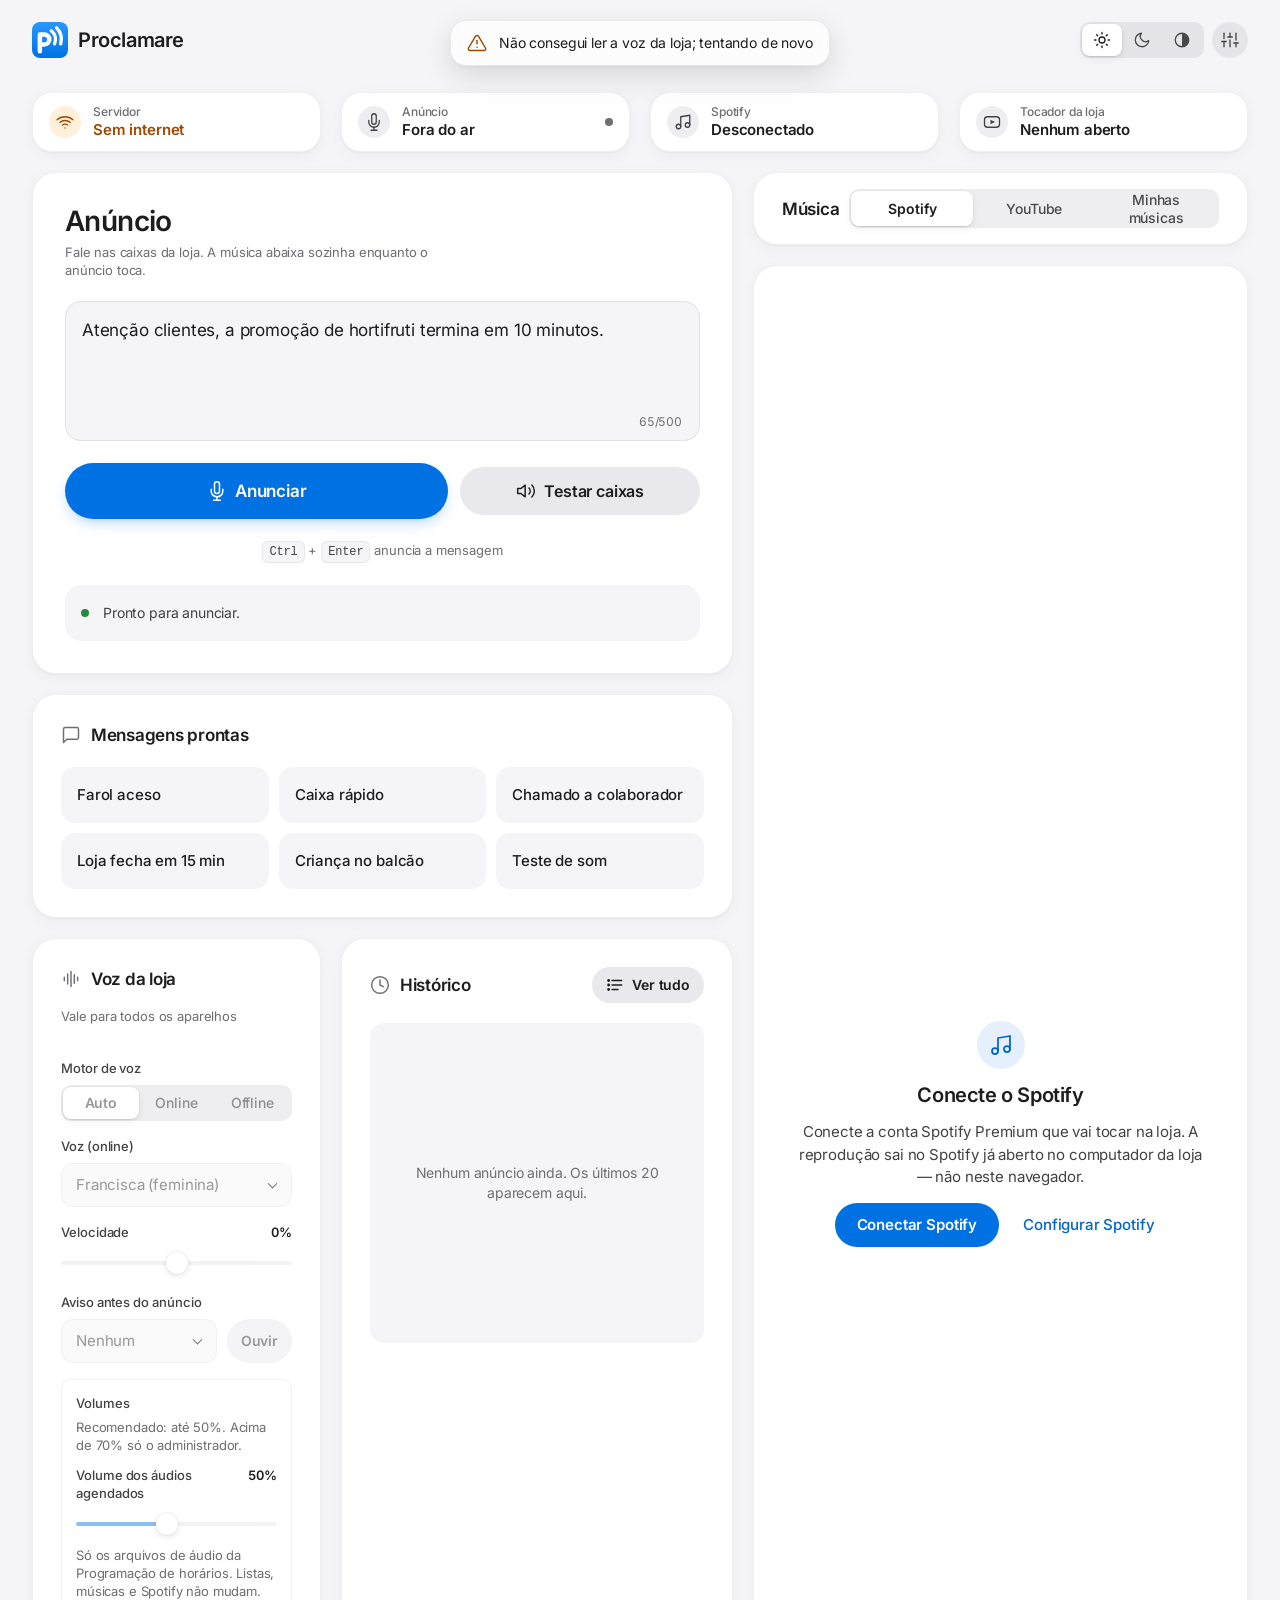
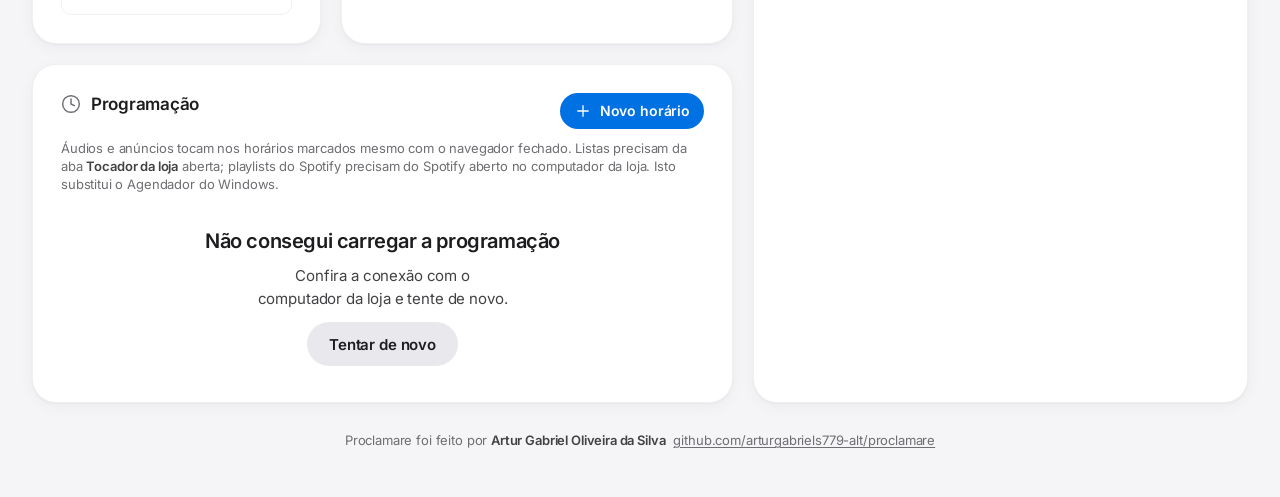
==== commit ea97618d: "Painel: volumes até 100 com duas travas (50 amarelo, 70 vermelho com as luzinhas de clip), volume do" ====
--- a/static/index.html
+++ b/static/index.html
@@ -394,17 +394,28 @@
               <button type="button" class="btn btn--ghost btn--sm" id="btn-aviso-ouvir" disabled>Ouvir</button>
             </div>
           </div>
-          <div class="field" id="voz-volume-field" data-perm="voz_volume">
-            <label class="label label--split" for="voz-volume-range">Volume da voz <output class="label__value" id="voz-volume-value" for="voz-volume-range">50%</output></label>
-            <input type="range" id="voz-volume-range" class="range" min="10" max="100" step="10" value="50" aria-describedby="voz-volume-hint voz-volume-aviso" disabled>
-            <p class="hint" id="voz-volume-hint">Só a voz dos anúncios. Recomendado: até 50%. Use Testar caixas para conferir.</p>
-            <p class="vol-aviso" id="voz-volume-aviso" aria-live="polite" hidden></p>
-          </div>
-          <div class="field" id="aviso-volume-field" data-perm="aviso_volume">
-            <label class="label label--split" for="aviso-volume-range">Volume do aviso <output class="label__value" id="aviso-volume-value" for="aviso-volume-range">30%</output></label>
-            <input type="range" id="aviso-volume-range" class="range" min="10" max="100" step="10" value="30" aria-describedby="aviso-volume-hint aviso-volume-aviso" disabled>
-            <p class="hint" id="aviso-volume-hint">Só a sineta antes e depois do anúncio. A voz não muda. Recomendado: até 50%.</p>
-            <p class="vol-aviso" id="aviso-volume-aviso" aria-live="polite" hidden></p>
+          <!-- v2.8.7: Volumes (só o ADM). Máximo 70% em todos; recomendado até 50%. -->
+          <div class="vol-bloco" role="group" aria-labelledby="vol-bloco-titulo" data-perm="voz_volume aviso_volume">
+            <p class="label" id="vol-bloco-titulo">Volumes</p>
+            <p class="hint">Recomendado: até 50%. Acima de 70% só o administrador.</p>
+            <div class="field" id="voz-volume-field" data-perm="voz_volume">
+              <label class="label label--split" for="voz-volume-range">Volume da voz <output class="label__value" id="voz-volume-value" for="voz-volume-range">50%</output></label>
+              <input type="range" id="voz-volume-range" class="range" min="10" max="100" step="10" value="50" aria-describedby="voz-volume-hint voz-volume-aviso" disabled>
+              <p class="hint" id="voz-volume-hint">Só a voz dos anúncios. Use Testar caixas para conferir.</p>
+              <p class="vol-aviso" id="voz-volume-aviso" aria-live="polite" hidden></p>
+            </div>
+            <div class="field" id="aviso-volume-field" data-perm="aviso_volume">
+              <label class="label label--split" for="aviso-volume-range">Volume do aviso <output class="label__value" id="aviso-volume-value" for="aviso-volume-range">30%</output></label>
+              <input type="range" id="aviso-volume-range" class="range" min="10" max="100" step="10" value="30" aria-describedby="aviso-volume-hint aviso-volume-aviso" disabled>
+              <p class="hint" id="aviso-volume-hint">Só a sineta antes e depois do anúncio. A voz não muda.</p>
+              <p class="vol-aviso" id="aviso-volume-aviso" aria-live="polite" hidden></p>
+            </div>
+            <div class="field" id="agendado-volume-field" data-perm="voz_volume">
+              <label class="label label--split" for="agendado-volume-range">Volume dos áudios agendados <output class="label__value" id="agendado-volume-value" for="agendado-volume-range">50%</output></label>
+              <input type="range" id="agendado-volume-range" class="range" min="10" max="100" step="10" value="50" aria-describedby="agendado-volume-hint agendado-volume-aviso" disabled>
+              <p class="hint" id="agendado-volume-hint">Só os arquivos de áudio da Programação de horários. Listas, músicas e Spotify não mudam.</p>
+              <p class="vol-aviso" id="agendado-volume-aviso" aria-live="polite" hidden></p>
+            </div>
           </div>
         </div>
       </div>
@@ -600,9 +611,12 @@
 
               <div class="volume">
                 <svg class="icon" aria-hidden="true"><use href="#i-volume"/></svg>
-                <input type="range" id="spotify-volume" class="range" min="0" max="100" step="1" value="70" aria-label="Volume do Spotify">
-                <output class="volume__out" id="spotify-volume-out" for="spotify-volume">70%</output>
-              </div>
+                <input type="range" id="spotify-volume" class="range" min="0" max="100" step="1" value="50" aria-label="Volume do Spotify" aria-describedby="spotify-volume-aviso">
+                <output class="volume__out" id="spotify-volume-out" for="spotify-volume">50%</output>
+              </div>
+              <p class="hint">Recomendado: até 50%. Acima de 70%, confira as luzinhas de clip.</p>
+              <p class="vol-aviso" id="spotify-volume-aviso" aria-live="polite" hidden></p>
+              <p class="vol-aviso vol-aviso--atencao" id="spotify-volume-corrigido" aria-live="polite" hidden></p>
             </div>
 
             <!-- Playlists salvas (v2.7): atalhos de playlist/álbum do Spotify; tocam com um toque e entram na Programação -->
@@ -727,9 +741,11 @@
 
               <div class="volume">
                 <svg class="icon" aria-hidden="true"><use href="#i-volume"/></svg>
-                <input type="range" id="youtube-volume" class="range" min="0" max="100" step="1" value="70" aria-label="Volume do tocador">
-                <output class="volume__out" id="youtube-volume-out" for="youtube-volume">70%</output>
-              </div>
+                <input type="range" id="youtube-volume" class="range" min="0" max="100" step="1" value="50" aria-label="Volume do tocador" aria-describedby="youtube-volume-aviso">
+                <output class="volume__out" id="youtube-volume-out" for="youtube-volume">50%</output>
+              </div>
+              <p class="hint">Recomendado: até 50%. Acima de 70%, confira as luzinhas de clip.</p>
+              <p class="vol-aviso" id="youtube-volume-aviso" aria-live="polite" hidden></p>
             </div>
 
             <!-- Configuração (título e textos se adaptam à fonte: YouTube x Minhas músicas) -->
--- a/static/styles.css
+++ b/static/styles.css
@@ -326,6 +326,24 @@
 .vol-aviso--atencao::before { content: "Atenção: "; font-weight: 700; }
 .vol-aviso--perigo { background: var(--live-soft); color: var(--live); }
 .vol-aviso--perigo::before { content: "Perigo: "; font-weight: 700; }
+
+/* v2.8.7: bloco "Volumes" (voz, aviso e áudios agendados). Ocupa a linha inteira da grade da Voz da loja. */
+.vol-bloco {
+  grid-column: 1 / -1;
+  display: grid;
+  grid-template-columns: repeat(auto-fit, minmax(min(100%, 220px), 1fr));
+  gap: 12px 20px;
+  align-items: start;
+  padding: 14px;
+  border: 1px solid var(--hairline);
+  border-radius: var(--radius-sm, 10px);
+}
+.vol-bloco > .label,
+.vol-bloco > .hint { grid-column: 1 / -1; margin: 0; }
+.vol-bloco > .label { margin-bottom: -6px; }
+/* a dica de cada controle: sem mexer na altura quando o aviso some */
+.volume + .hint { margin-top: 6px; }
+.volume ~ .vol-aviso { margin-top: 6px; }
 kbd {
   display: inline-block;
   padding: 1px 6px;
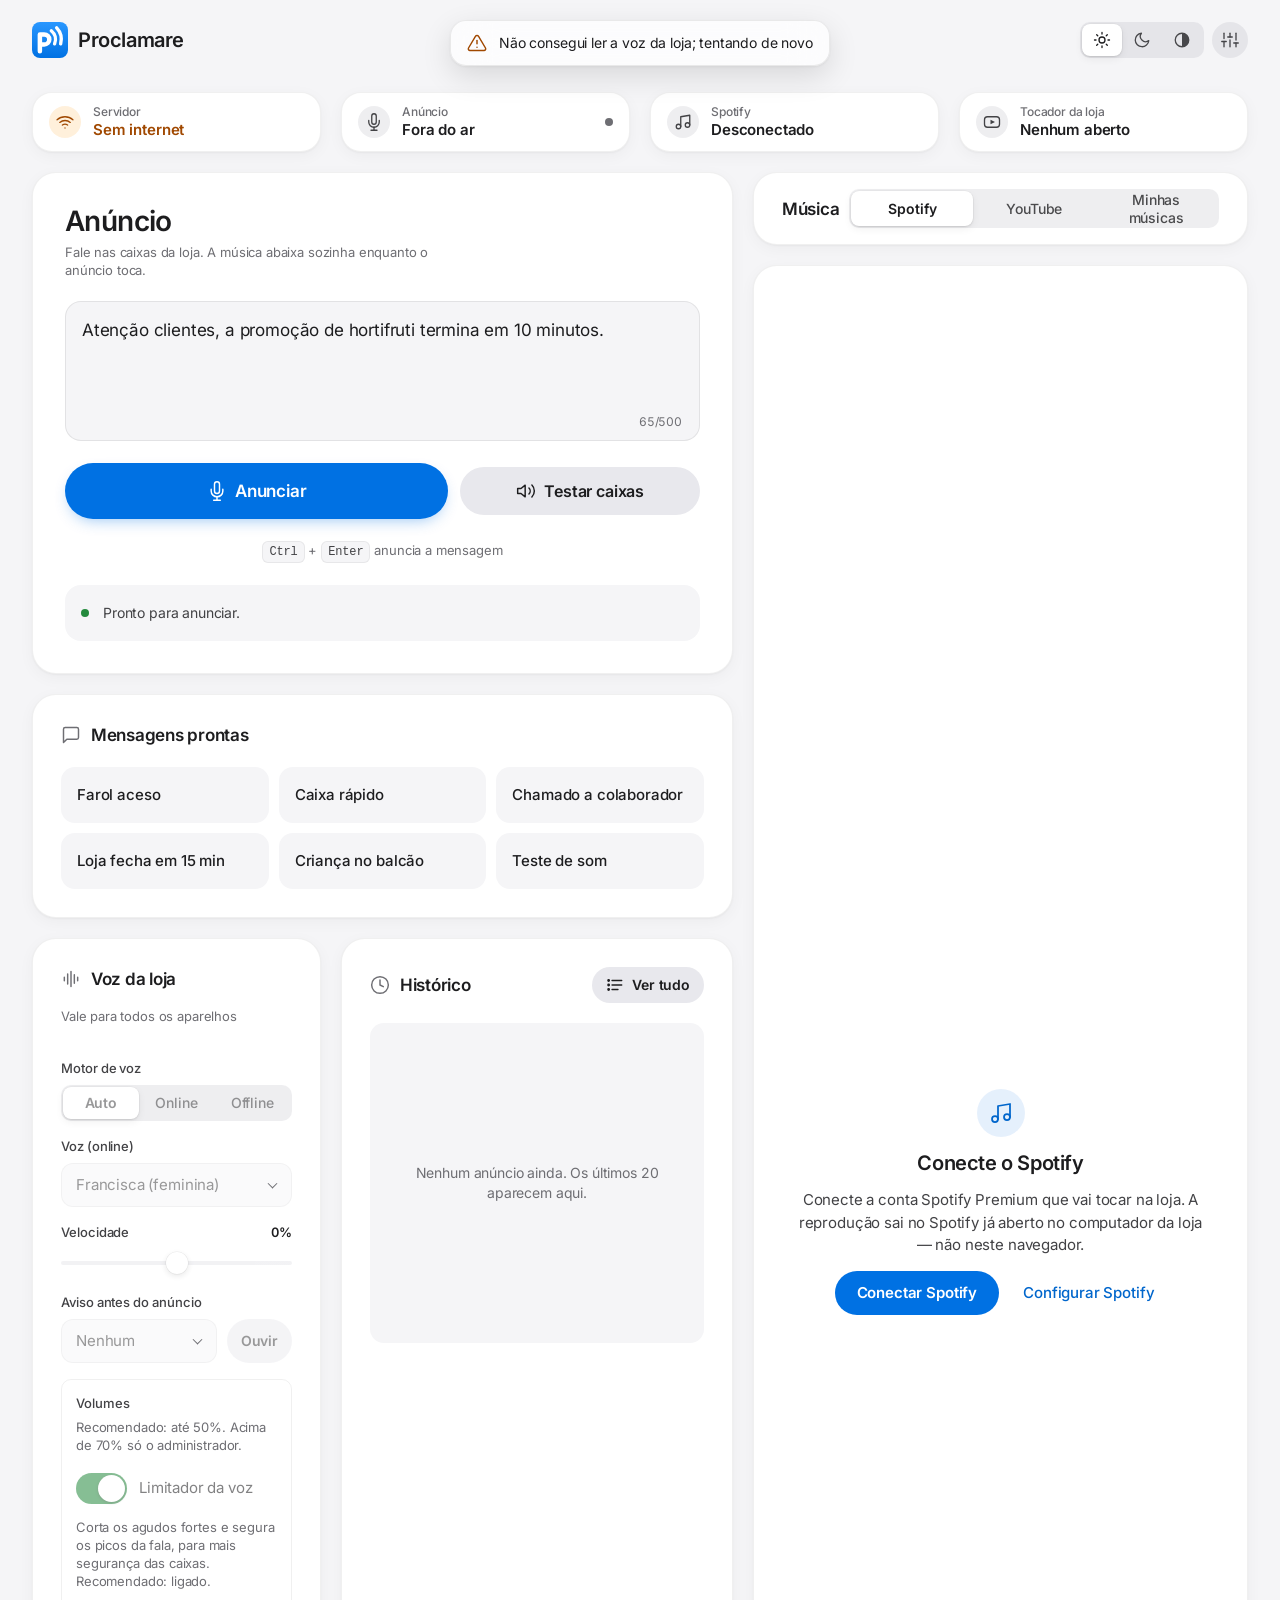
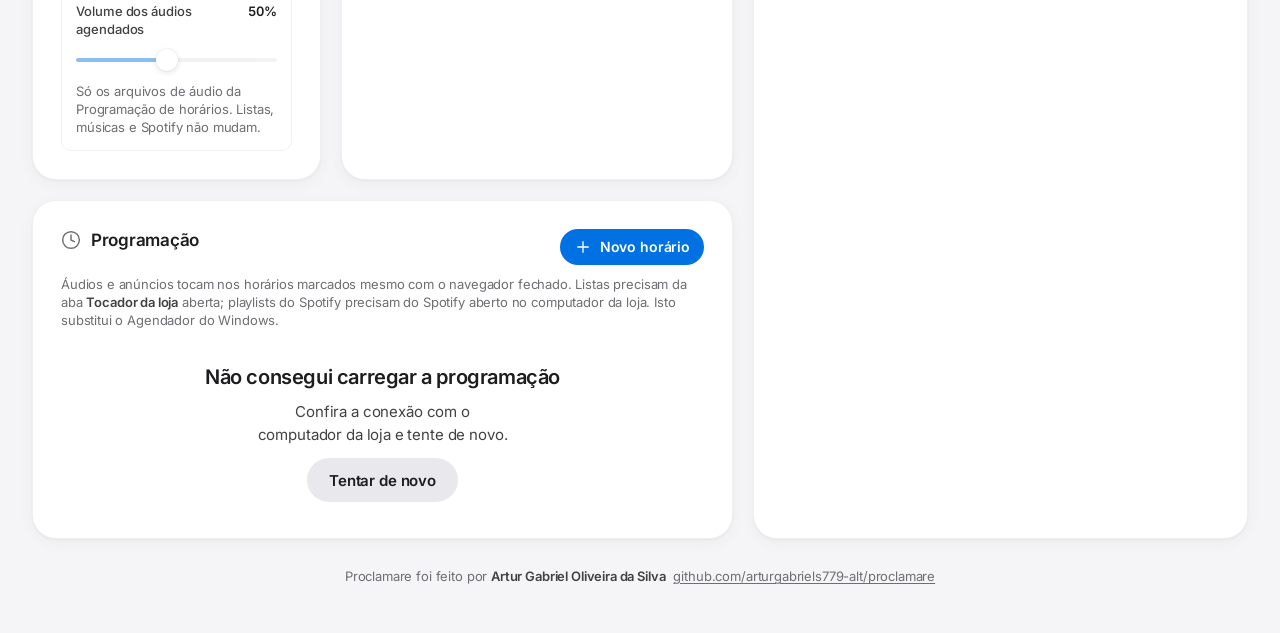
==== commit 2d2d4da3: "Painel: interruptor Limitador da voz (v2.8.8) Co-Authored-By: Claude Opus 5.5 <noreply@anthropic.com" ====
--- a/static/index.html
+++ b/static/index.html
@@ -394,7 +394,7 @@
               <button type="button" class="btn btn--ghost btn--sm" id="btn-aviso-ouvir" disabled>Ouvir</button>
             </div>
           </div>
-          <!-- v2.8.7: Volumes (só o ADM). Máximo 70% em todos; recomendado até 50%. -->
+          <!-- v2.8.7: Volumes (só o ADM). Até 100%; travas em 50% (amarela) e 70% (vermelha); recomendado até 50%. -->
           <div class="vol-bloco" role="group" aria-labelledby="vol-bloco-titulo" data-perm="voz_volume aviso_volume">
             <p class="label" id="vol-bloco-titulo">Volumes</p>
             <p class="hint">Recomendado: até 50%. Acima de 70% só o administrador.</p>
@@ -403,6 +403,15 @@
               <input type="range" id="voz-volume-range" class="range" min="10" max="100" step="10" value="50" aria-describedby="voz-volume-hint voz-volume-aviso" disabled>
               <p class="hint" id="voz-volume-hint">Só a voz dos anúncios. Use Testar caixas para conferir.</p>
               <p class="vol-aviso" id="voz-volume-aviso" aria-live="polite" hidden></p>
+            </div>
+            <div class="field" id="limitador-field" data-perm="voz_volume">
+              <label class="switch" for="limitador-switch">
+                <input type="checkbox" role="switch" class="switch__input" id="limitador-switch" aria-describedby="limitador-hint limitador-aviso" checked disabled>
+                <span class="switch__track" aria-hidden="true"><span class="switch__thumb"></span></span>
+                <span class="switch__text">Limitador da voz</span>
+              </label>
+              <p class="hint" id="limitador-hint">Corta os agudos fortes e segura os picos da fala, para mais segurança das caixas. Recomendado: ligado.</p>
+              <p class="vol-aviso vol-aviso--atencao" id="limitador-aviso" aria-live="polite" hidden></p>
             </div>
             <div class="field" id="aviso-volume-field" data-perm="aviso_volume">
               <label class="label label--split" for="aviso-volume-range">Volume do aviso <output class="label__value" id="aviso-volume-value" for="aviso-volume-range">30%</output></label>
@@ -2080,6 +2089,7 @@
 </dialog>
 
 <!-- A API do YouTube só é carregada pelo app.js quando o modo "Tocador da loja" é usado -->
+<script src="/static/volume-trava.js" defer></script>
 <script src="/static/app.js" defer></script>
 </body>
 </html>
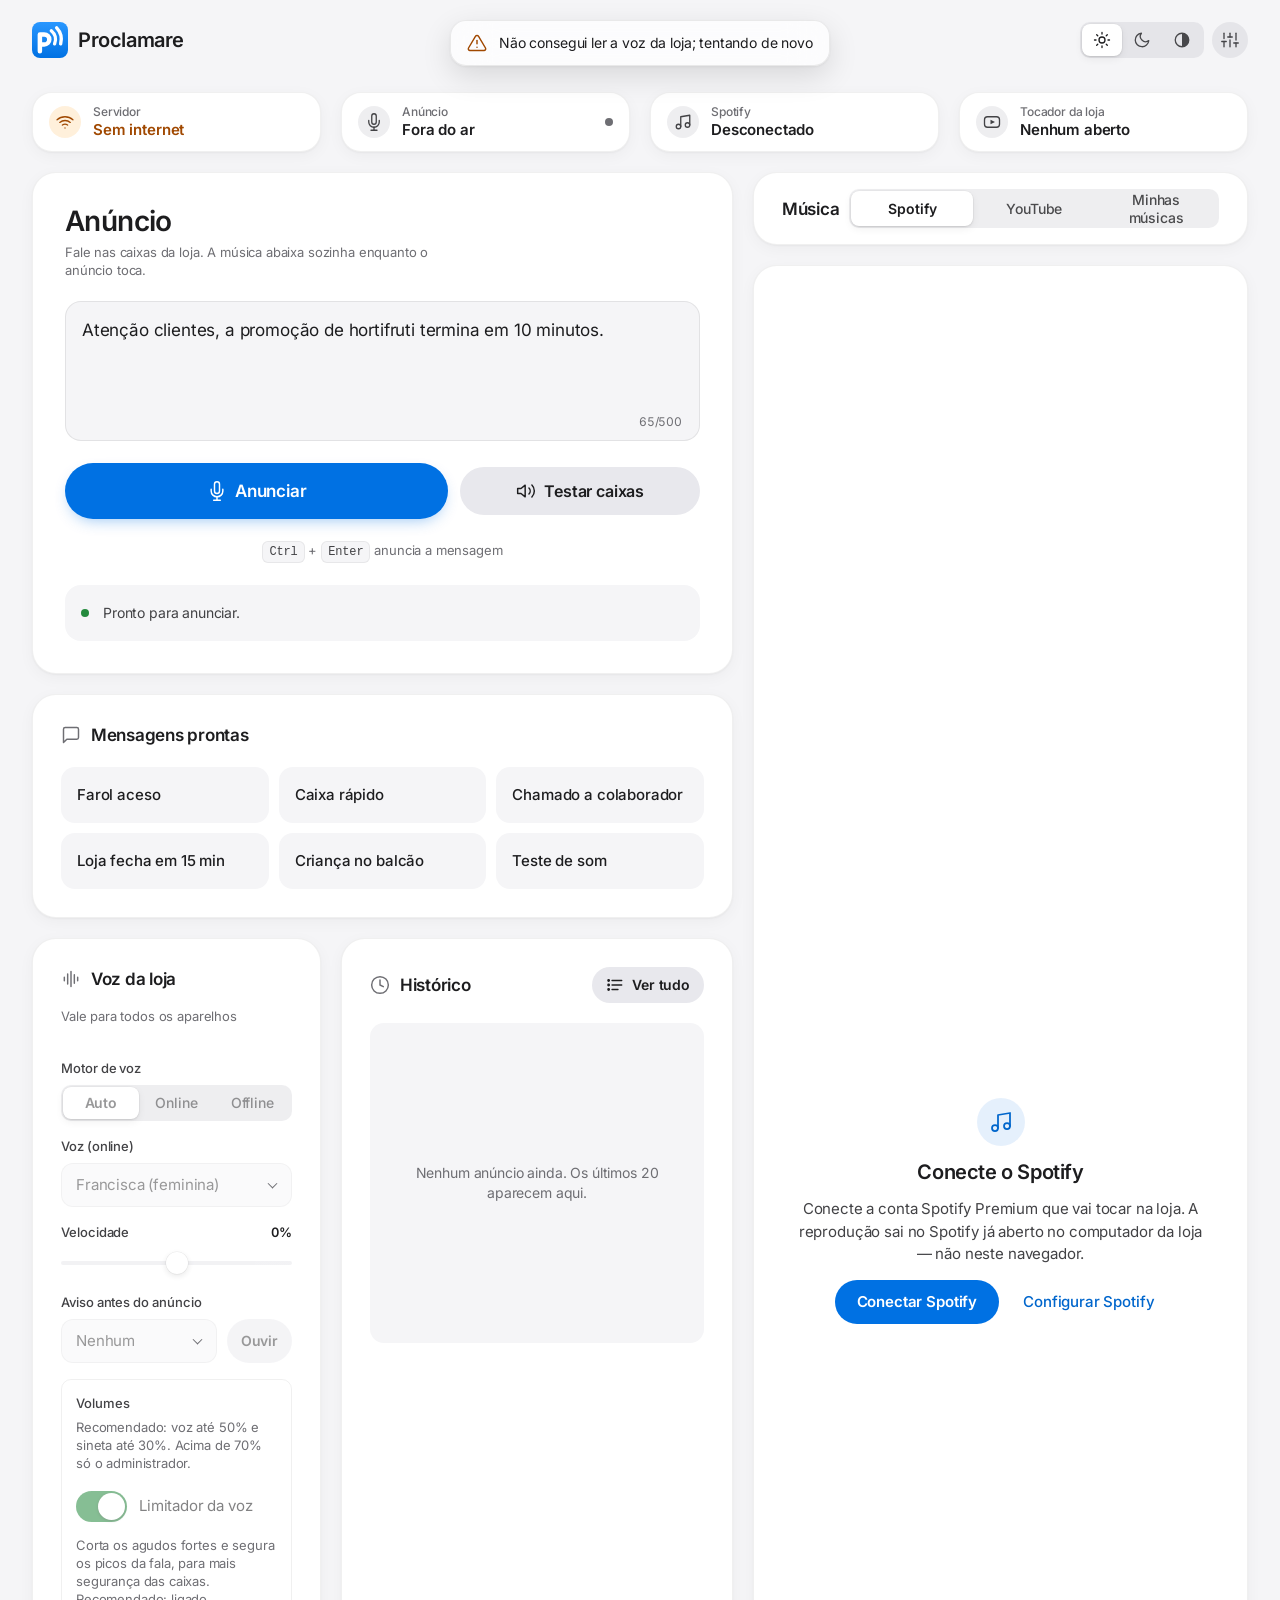
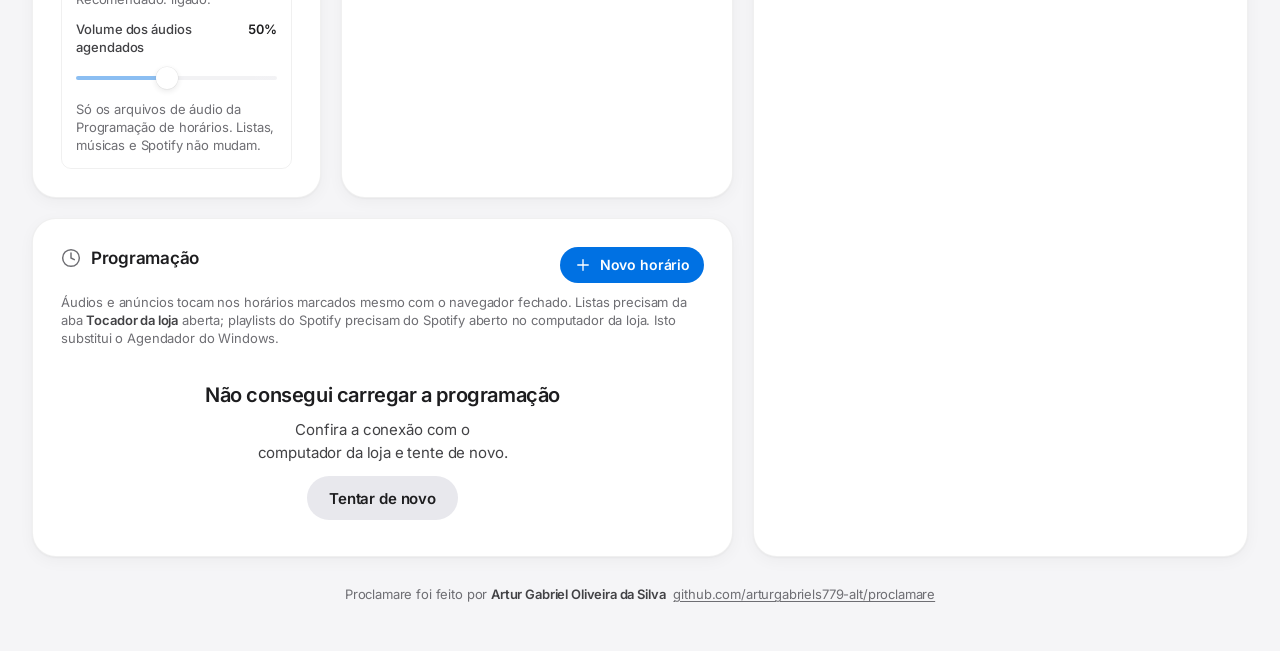
==== commit 2a2f520f: "v2.8.10: teste das caixas em loop, trava da sineta em 30% e trava da voz para gerentes - Teste das c" ====
--- a/static/index.html
+++ b/static/index.html
@@ -354,6 +354,41 @@
         <p class="hint" id="quick-empty" hidden>Nenhuma mensagem pronta. Toque em “Editar” para criar as suas.</p>
       </div>
 
+      <!-- v2.8.10: Teste das caixas em loop. Controles só do ADM (data-perm); gerente/funcionário veem só a caixa de
+           status enquanto toca. O app.js esconde o tile inteiro quando não há o que mostrar. -->
+      <div class="tile tile--teste" id="tile-teste" aria-labelledby="title-teste" hidden>
+        <div class="tile__head">
+          <svg class="icon tile__icon" aria-hidden="true"><use href="#i-volume"/></svg>
+          <h2 class="tile__title" id="title-teste">Teste das caixas em loop</h2>
+        </div>
+        <div class="teste__ctl" id="teste-ctl" data-perm="teste_caixas">
+          <p class="hint" id="teste-hint">Repete a mensagem com a sineta até você parar. Desliga sozinho em 1 h 30 min. Limite de 3 h de teste por dia.</p>
+          <p class="hint teste__uso" id="teste-uso"></p>
+          <div class="field__row">
+            <div class="select">
+              <label class="sr-only" for="teste-select">Mensagem do teste</label>
+              <select id="teste-select" aria-describedby="teste-hint" disabled>
+                <option value="">Carregando mensagens…</option>
+              </select>
+            </div>
+            <button type="button" class="btn btn--primary" id="btn-teste-iniciar" disabled>
+              <span class="spinner" aria-hidden="true"></span>
+              <span>Iniciar loop</span>
+            </button>
+            <button type="button" class="btn btn--danger-solid" id="btn-teste-parar" hidden>
+              <span class="spinner" aria-hidden="true"></span>
+              <span>Parar loop</span>
+            </button>
+          </div>
+          <p class="status teste__msg" id="teste-msg" aria-live="polite" hidden></p>
+        </div>
+        <div class="teste__status" id="teste-status" hidden>
+          <p class="teste__titulo" id="teste-status-titulo" role="status"></p>
+          <p class="teste__det" id="teste-status-det"></p>
+          <p class="teste__ciclo" id="teste-status-ciclo" data-perm="teste_caixas">Sineta → mensagem → sineta → pausa de 3 s → de novo</p>
+        </div>
+      </div>
+
       <!-- Voz -->
       <div class="tile tile--voice" data-perm="voz">
         <div class="tile__head">
@@ -375,7 +410,8 @@
             <div class="select">
               <select id="voice-select">
                 <option value="francisca">Francisca (feminina)</option>
-                <option value="antonio">Antônio (masculina)</option>
+                <option value="seraphina">Seraphina (feminina)</option>
+                <option value="remy">Remy (masculina)</option>
               </select>
             </div>
           </div>
@@ -394,10 +430,19 @@
               <button type="button" class="btn btn--ghost btn--sm" id="btn-aviso-ouvir" disabled>Ouvir</button>
             </div>
           </div>
-          <!-- v2.8.7: Volumes (só o ADM). Até 100%; travas em 50% (amarela) e 70% (vermelha); recomendado até 50%. -->
+          <!-- v2.8.10: trava da voz da loja para gerentes (só o ADM; mesma capacidade dos volumes) -->
+          <div class="field" id="travar-field" data-perm="voz_volume">
+            <label class="switch" for="travar-switch">
+              <input type="checkbox" role="switch" class="switch__input" id="travar-switch" aria-describedby="travar-hint" disabled>
+              <span class="switch__track" aria-hidden="true"><span class="switch__thumb"></span></span>
+              <span class="switch__text">Travar a voz da loja para gerentes</span>
+            </label>
+            <p class="hint" id="travar-hint">Ligada: gerentes não mudam motor, voz, velocidade nem a sineta da loja, e não usam Ouvir nem Testar caixas. YouTube, Spotify, volumes e a Programação de horários não mudam.</p>
+          </div>
+          <!-- v2.8.10: Volumes (só o ADM). Até 100%; travas em 50% (amarela) e 70% (vermelha); a sineta trava em 30% e 70%. -->
           <div class="vol-bloco" role="group" aria-labelledby="vol-bloco-titulo" data-perm="voz_volume aviso_volume">
             <p class="label" id="vol-bloco-titulo">Volumes</p>
-            <p class="hint">Recomendado: até 50%. Acima de 70% só o administrador.</p>
+            <p class="hint">Recomendado: voz até 50% e sineta até 30%. Acima de 70% só o administrador.</p>
             <div class="field" id="voz-volume-field" data-perm="voz_volume">
               <label class="label label--split" for="voz-volume-range">Volume da voz <output class="label__value" id="voz-volume-value" for="voz-volume-range">50%</output></label>
               <input type="range" id="voz-volume-range" class="range" min="10" max="100" step="10" value="50" aria-describedby="voz-volume-hint voz-volume-aviso" disabled>
@@ -406,17 +451,18 @@
             </div>
             <div class="field" id="limitador-field" data-perm="voz_volume">
               <label class="switch" for="limitador-switch">
-                <input type="checkbox" role="switch" class="switch__input" id="limitador-switch" aria-describedby="limitador-hint limitador-aviso" checked disabled>
+                <input type="checkbox" role="switch" class="switch__input" id="limitador-switch" aria-describedby="limitador-hint limitador-aviso limitador-falhas" checked disabled>
                 <span class="switch__track" aria-hidden="true"><span class="switch__thumb"></span></span>
                 <span class="switch__text">Limitador da voz</span>
               </label>
               <p class="hint" id="limitador-hint">Corta os agudos fortes e segura os picos da fala, para mais segurança das caixas. Recomendado: ligado.</p>
               <p class="vol-aviso vol-aviso--atencao" id="limitador-aviso" aria-live="polite" hidden></p>
+              <p class="vol-aviso vol-aviso--atencao" id="limitador-falhas" aria-live="polite" hidden></p>
             </div>
             <div class="field" id="aviso-volume-field" data-perm="aviso_volume">
               <label class="label label--split" for="aviso-volume-range">Volume do aviso <output class="label__value" id="aviso-volume-value" for="aviso-volume-range">30%</output></label>
               <input type="range" id="aviso-volume-range" class="range" min="10" max="100" step="10" value="30" aria-describedby="aviso-volume-hint aviso-volume-aviso" disabled>
-              <p class="hint" id="aviso-volume-hint">Só a sineta antes e depois do anúncio. A voz não muda.</p>
+              <p class="hint" id="aviso-volume-hint">Só a sineta antes e depois do anúncio. A voz não muda. Recomendado: até 30%.</p>
               <p class="vol-aviso" id="aviso-volume-aviso" aria-live="polite" hidden></p>
             </div>
             <div class="field" id="agendado-volume-field" data-perm="voz_volume">
@@ -1451,10 +1497,11 @@
 
 <!-- ============================ DESLIGAR (v2.5) ============================
      Confirmação própria (nunca window.confirm). O foco começa em "Cancelar". -->
-<dialog id="power-dialog" class="dialog--narrow" aria-labelledby="power-title" aria-describedby="power-text">
+<dialog id="power-dialog" class="dialog--narrow" aria-labelledby="power-title" aria-describedby="power-teste power-text">
   <div class="sheet sheet--power">
     <span class="callout__icon callout__icon--danger" aria-hidden="true"><svg class="icon"><use href="#i-power"/></svg></span>
     <h2 class="sheet__title" id="power-title">Desligar o Proclamare?</h2>
+    <p class="callout__text" id="power-teste" hidden>O teste das caixas em loop está tocando: desligar também encerra esse teste.</p>
     <p class="callout__text" id="power-text">Os anúncios e o Tocador da loja param até você ligar de novo pelo ícone Proclamare. Se o Spotify estiver tocando, ele continua no aplicativo Spotify.</p>
     <p class="form-error" id="power-error" role="alert" hidden></p>
     <div class="actions actions--end">
@@ -1818,7 +1865,8 @@
               <label class="label" for="prog-voz">Voz</label>
               <div class="select"><select id="prog-voz">
                 <option value="francisca">Francisca (feminina)</option>
-                <option value="antonio">Antônio (masculina)</option>
+                <option value="seraphina">Seraphina (feminina)</option>
+                <option value="remy">Remy (masculina)</option>
               </select></div>
             </div>
             <div class="field">
--- a/static/styles.css
+++ b/static/styles.css
@@ -863,6 +863,36 @@
 .status.is-live { color: var(--live); font-weight: 600; }
 .status.is-warn { color: var(--warn); }
 .status.is-error { color: var(--live); }
+
+/* ---- v2.8.10: Teste das caixas em loop ---- */
+.tile--teste { gap: 14px; }
+.teste__ctl { display: flex; flex-direction: column; gap: 10px; min-width: 0; }
+.teste__ctl .hint { margin: 0; }
+.teste__msg { flex: none; }
+.teste__uso { font-variant-numeric: tabular-nums; }
+.teste__uso:empty { display: none; }
+.teste__msg[hidden] { display: none; }
+.teste__status {
+  display: flex; flex-direction: column; gap: 4px;
+  padding: 12px 14px;
+  border: 1px solid var(--live);
+  border-radius: var(--radius-sm, 10px);
+  background: var(--live-soft);
+}
+.teste__titulo { font-weight: 600; font-size: 15px; line-height: 20px; color: var(--live); overflow-wrap: anywhere; }
+.teste__titulo::before {
+  content: "";
+  display: inline-block;
+  width: 9px; height: 9px;
+  margin-right: 8px;
+  border-radius: 50%;
+  background: var(--live-dot);
+  vertical-align: 1px;
+  animation: pulse 1.6s ease-in-out infinite;
+}
+.teste__det { font-size: 14px; line-height: 20px; color: var(--text-1); }
+.teste__ciclo { font-size: 13px; line-height: 18px; color: var(--text-2); }
+@media (prefers-reduced-motion: reduce) { .teste__titulo::before { animation: none; } }
 
 /* ---- Mensagens prontas ---- */
 .chips { display: grid; grid-template-columns: repeat(2, minmax(0, 1fr)); gap: 10px; }
@@ -1849,6 +1879,7 @@
     grid-template-rows: auto auto 1fr;
     align-content: stretch;
   }
+  .bento-col--announce:has(> .tile--teste:not([hidden])) { grid-template-rows: auto auto auto 1fr; }
   .bento-col--announce > .tile { grid-column: 1 / -1; }
   .bento-col--announce > .tile--voice { grid-column: span 3; }
   .bento-col--announce > .tile--history { grid-column: span 4; }
